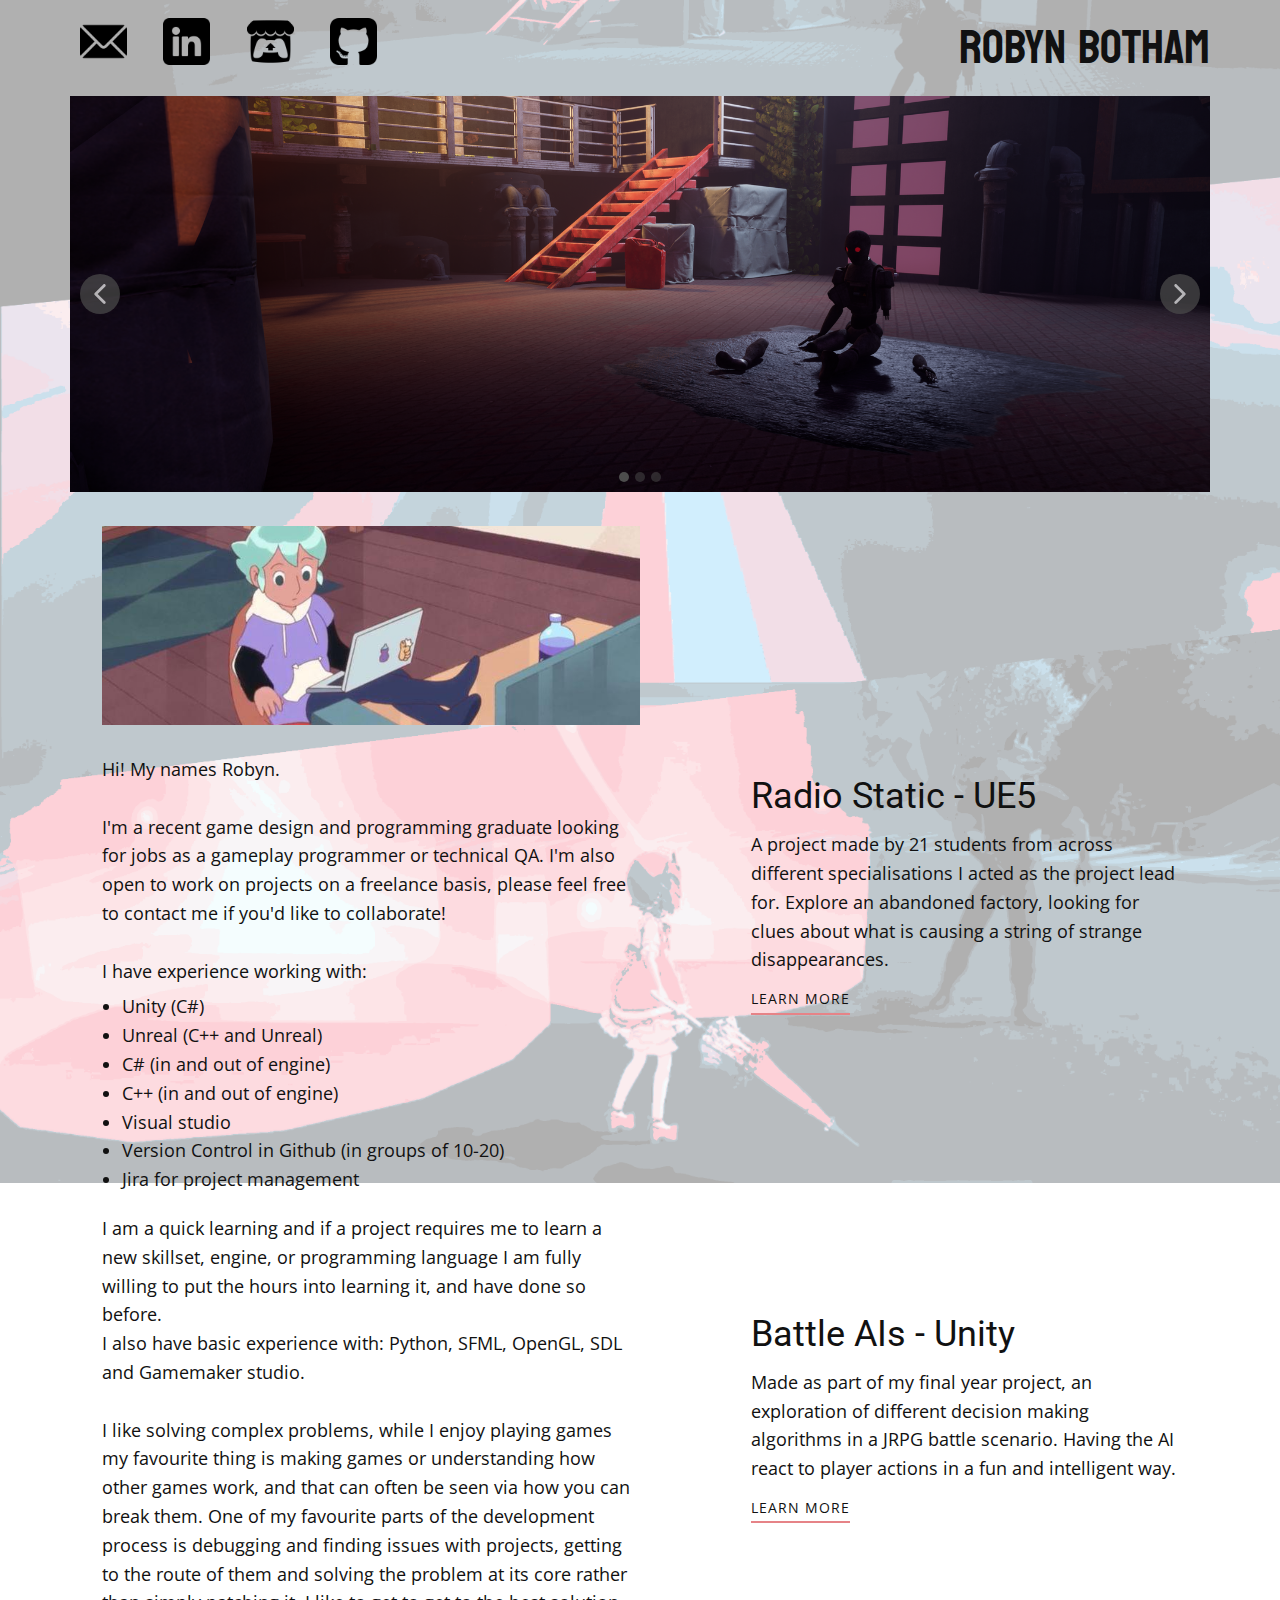
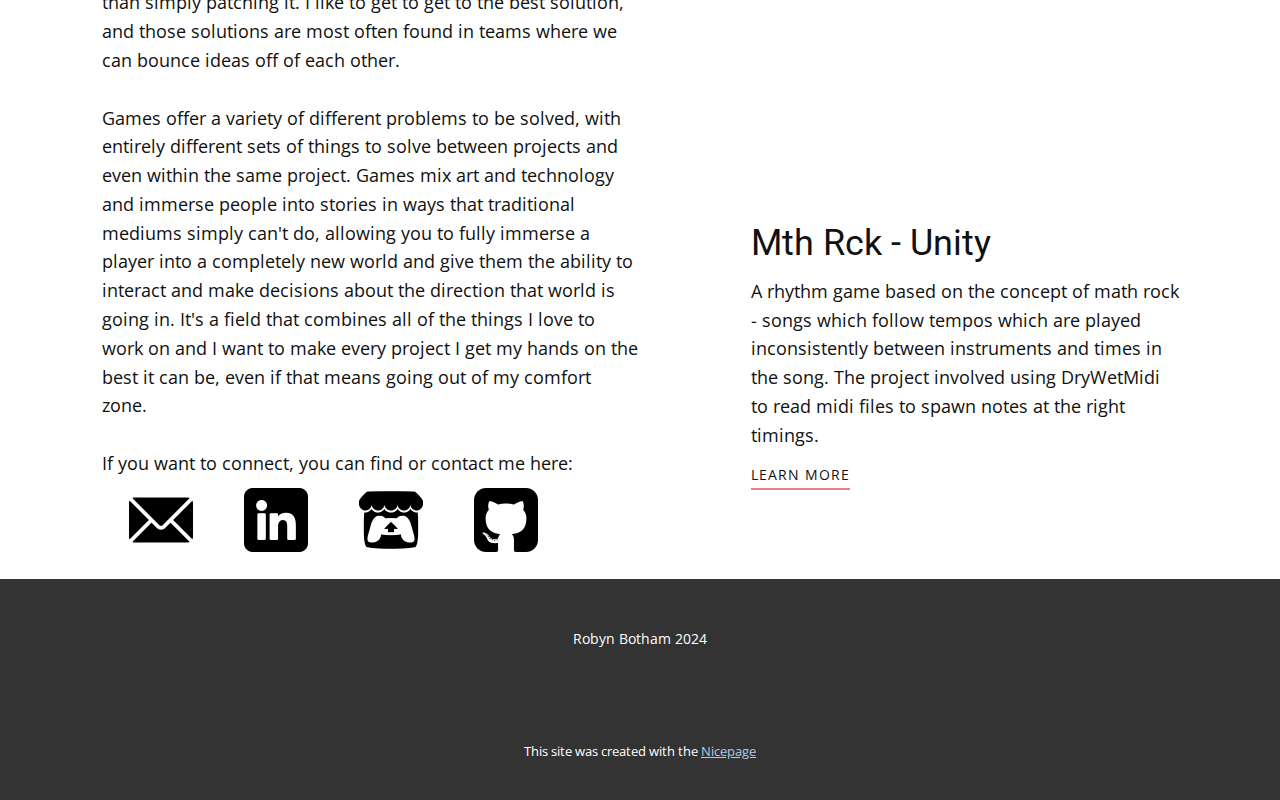
==== Home.html @ b0c676a8 "fix" ====
<!DOCTYPE html>
<html style="font-size: 16px;" lang="en"><head>
    <meta name="viewport" content="width=device-width, initial-scale=1.0">
    <meta charset="utf-8">
    <meta name="keywords" content="games industry
programmer
unity
unreal">
    <meta name="description" content="Robyn Botham is a games design and programming graduate, looking for work in gameplay programming or technical QA roles in the game industry. ">
    <title>Robyn Botham Games Portfolio</title>
    <link rel="stylesheet" href="nicepage.css" media="screen">
<link rel="stylesheet" href="Home.css" media="screen">
    <script class="u-script" type="text/javascript" src="jquery.js" defer=""></script>
    <script class="u-script" type="text/javascript" src="nicepage.js" defer=""></script>
    <meta name="generator" content="Nicepage 6.10.5, nicepage.com">
    <meta property="og:title" content="Robyn Botham's Porfolio">
    <meta property="og:description" content="Game Industry Portfolio">
    <meta property="og:image" content="images/edit.png">
    <link id="u-theme-google-font" rel="stylesheet" href="https://fonts.googleapis.com/css?family=Roboto:100,100i,300,300i,400,400i,500,500i,700,700i,900,900i|Open+Sans:300,300i,400,400i,500,500i,600,600i,700,700i,800,800i">
    <link id="u-page-google-font" rel="stylesheet" href="https://fonts.googleapis.com/css?family=Bayon:400">
    
    
    
    
    <script type="application/ld+json">{
		"@context": "http://schema.org",
		"@type": "Organization",
		"name": ""
}</script>
    <meta name="theme-color" content="#478ac9">
    <meta property="og:type" content="website">
  <meta data-intl-tel-input-cdn-path="intlTelInput/"></head>
  <body data-path-to-root="./" data-include-products="false" class="u-body u-image u-xl-mode" data-lang="en" style="background-position: 50% 50%; background-image: url(&quot;images/opacity.png&quot;);"><header class="u-clearfix u-header u-header" id="sec-cfee"><div class="u-clearfix u-sheet u-sheet-1">
        <div class="u-list u-list-1">
          <div class="u-repeater u-repeater-1">
            <div class="u-container-style u-list-item u-repeater-item">
              <div class="u-container-layout u-similar-container u-container-layout-1"><span class="u-custom-item u-file-icon u-icon u-icon-1" data-href="mailto:dbotham16@outlook.com" data-target="_blank"><img src="images/542689.png" alt=""></span>
              </div>
            </div>
            <div class="u-container-style u-list-item u-repeater-item">
              <div class="u-container-layout u-similar-container u-container-layout-2"><span class="u-custom-item u-file-icon u-icon u-icon-2" data-href="https://www.linkedin.com/in/multidimensionalsock/" data-target="_blank"><img src="images/3536569.png" alt=""></span>
              </div>
            </div>
            <div class="u-container-style u-list-item u-repeater-item">
              <div class="u-container-layout u-similar-container u-container-layout-3"><span class="u-custom-item u-file-icon u-icon u-icon-3" data-href="https://multidimensionalsock.itch.io/"><img src="images/itch-io_2.png" alt=""></span>
              </div>
            </div>
            <div class="u-container-style u-list-item u-repeater-item">
              <div class="u-container-layout u-similar-container u-container-layout-4"><span class="u-custom-item u-file-icon u-icon u-icon-4" data-href="https://github.com/multidimensionalsock" data-target="_blank"><img src="images/25657.png" alt=""></span>
              </div>
            </div>
          </div>
        </div>
        <p class="u-align-right u-custom-font u-text u-text-1">Robyn Botham</p>
      </div></header>
    <section class="u-clearfix u-section-1" id="sec-9488">
      <div class="u-clearfix u-sheet u-sheet-1">
        <div class="u-carousel u-expanded-width u-gallery u-gallery-slider u-layout-carousel u-lightbox u-no-transition u-show-text-on-hover u-gallery-1" id="carousel-f504" data-interval="5000" data-u-ride="carousel">
          <ol class="u-absolute-hcenter u-carousel-indicators u-carousel-indicators-1">
            <li data-u-target="#carousel-f504" data-u-slide-to="0" class="u-active u-grey-70 u-shape-circle" style="width: 10px; height: 10px;"></li>
            <li data-u-target="#carousel-f504" data-u-slide-to="1" class="u-grey-70 u-shape-circle" style="width: 10px; height: 10px;"></li>
            <li data-u-target="#carousel-f504" data-u-slide-to="2" class="u-grey-70 u-shape-circle" style="width: 10px; height: 10px;"></li>
          </ol>
          <div class="u-carousel-inner u-gallery-inner" role="listbox">
            <div class="u-active u-carousel-item u-effect-fade u-gallery-item u-carousel-item-1">
              <div class="u-back-slide" data-image-width="1919" data-image-height="777">
                <img class="u-back-image u-expanded" src="images/radiostaitc.png">
              </div>
              <div class="u-align-center u-container-align-right u-over-slide u-shading u-valign-bottom u-over-slide-1">
                <h3 class="u-align-right u-gallery-heading" style="margin-right: 0px; margin-left: auto;">Radio Static</h3>
                <p class="u-align-right u-gallery-text" style="margin-right: 0px; margin-left: auto;">Set in the near future, you play as a government detective tasked with finding out what has been causing a string of strange disappearances. </p>
              </div>
            </div>
            <div class="u-carousel-item u-effect-fade u-gallery-item u-carousel-item-2">
              <div class="u-back-slide" data-image-width="1039" data-image-height="412">
                <img class="u-back-image u-expanded" src="images/aigame.png">
              </div>
              <div class="u-align-center u-container-align-right u-over-slide u-shading u-valign-bottom u-over-slide-2">
                <h3 class="u-align-right u-gallery-heading" style="margin-right: 0px; margin-left: auto;">Battle AIs</h3>
                <p class="u-align-right u-gallery-text" style="margin-right: 0px; margin-left: auto;">Made for my final year project, an exploration of different decision making algorithms in a battle scenario.</p>
              </div>
            </div>
            <div class="u-carousel-item u-effect-fade u-gallery-item u-carousel-item-3" data-image-width="347" data-image-height="222">
              <div class="u-back-slide">
                <img class="u-back-image u-expanded" src="images/mthroc.png" alt="MthRck">
              </div>
              <div class="u-align-center u-container-align-right u-over-slide u-shading u-valign-bottom u-over-slide-3">
                <h3 class="u-align-right u-gallery-heading" style="margin-right: 0px; margin-left: auto;">MthRck</h3>
                <p class="u-align-right u-gallery-text" style="margin-right: 0px; margin-left: auto;">rhythm game based off of math rock, can read midi files and turn them into playable levels.</p>
              </div>
              <style data-mode="XL"></style>
              <style data-mode="LG"></style>
              <style data-mode="MD"></style>
              <style data-mode="SM"></style>
              <style data-mode="XS"></style>
            </div>
          </div>
          <a class="u-absolute-vcenter u-carousel-control u-carousel-control-prev u-grey-70 u-icon-circle u-opacity u-opacity-70 u-spacing-10 u-text-white u-carousel-control-1" href="#carousel-f504" role="button" data-u-slide="prev">
            <span aria-hidden="true">
              <svg viewBox="0 0 451.847 451.847"><path d="M97.141,225.92c0-8.095,3.091-16.192,9.259-22.366L300.689,9.27c12.359-12.359,32.397-12.359,44.751,0
c12.354,12.354,12.354,32.388,0,44.748L173.525,225.92l171.903,171.909c12.354,12.354,12.354,32.391,0,44.744
c-12.354,12.365-32.386,12.365-44.745,0l-194.29-194.281C100.226,242.115,97.141,234.018,97.141,225.92z"></path></svg>
            </span>
            <span class="sr-only">
              <svg viewBox="0 0 451.847 451.847"><path d="M97.141,225.92c0-8.095,3.091-16.192,9.259-22.366L300.689,9.27c12.359-12.359,32.397-12.359,44.751,0
c12.354,12.354,12.354,32.388,0,44.748L173.525,225.92l171.903,171.909c12.354,12.354,12.354,32.391,0,44.744
c-12.354,12.365-32.386,12.365-44.745,0l-194.29-194.281C100.226,242.115,97.141,234.018,97.141,225.92z"></path></svg>
            </span>
          </a>
          <a class="u-absolute-vcenter u-carousel-control u-carousel-control-next u-grey-70 u-icon-circle u-opacity u-opacity-70 u-spacing-10 u-text-white u-carousel-control-2" href="#carousel-f504" role="button" data-u-slide="next">
            <span aria-hidden="true">
              <svg viewBox="0 0 451.846 451.847"><path d="M345.441,248.292L151.154,442.573c-12.359,12.365-32.397,12.365-44.75,0c-12.354-12.354-12.354-32.391,0-44.744
L278.318,225.92L106.409,54.017c-12.354-12.359-12.354-32.394,0-44.748c12.354-12.359,32.391-12.359,44.75,0l194.287,194.284
c6.177,6.18,9.262,14.271,9.262,22.366C354.708,234.018,351.617,242.115,345.441,248.292z"></path></svg>
            </span>
            <span class="sr-only">
              <svg viewBox="0 0 451.846 451.847"><path d="M345.441,248.292L151.154,442.573c-12.359,12.365-32.397,12.365-44.75,0c-12.354-12.354-12.354-32.391,0-44.744
L278.318,225.92L106.409,54.017c-12.354-12.359-12.354-32.394,0-44.748c12.354-12.359,32.391-12.359,44.75,0l194.287,194.284
c6.177,6.18,9.262,14.271,9.262,22.366C354.708,234.018,351.617,242.115,345.441,248.292z"></path></svg>
            </span>
          </a>
        </div>
      </div>
    </section>
    <section class="u-clearfix u-section-2" id="sec-8be1">
      <div class="u-clearfix u-sheet u-valign-middle u-sheet-1">
        <div class="custom-expanded u-layout-grid u-list u-list-1">
          <div class="u-repeater u-repeater-1">
            <div class="u-container-align-left u-container-style u-list-item u-repeater-item">
              <div class="u-container-layout u-similar-container u-valign-top u-container-layout-1">
                <div class="u-expanded-width u-video u-video-contain u-video-1">
                  <div class="embed-responsive embed-responsive-1">
                    <iframe style="position: absolute;top: 0;left: 0;width: 100%;height: 100%;" class="embed-responsive-item" src="https://www.youtube.com/embed/YjqsEYH8Xr0?mute=0&amp;showinfo=0&amp;controls=0&amp;start=0" frameborder="0" allowfullscreen=""></iframe>
                  </div>
                </div>
                <h3 class="u-align-left u-text u-text-default u-text-1">Radio Static - UE5</h3>
                <p class="u-align-left u-text u-text-2">A project made by 21 students from across different specialisations I acted​ as the project lead for. Explore an abandoned factory, looking for clues about what is causing a string of strange disappearances.&nbsp;</p>
                <a href="https://multidimensionalsock.itch.io/radiostatic" class="u-active-none u-align-left u-border-2 u-border-hover-palette-2-base u-border-palette-2-light-1 u-btn u-button-style u-hover-none u-none u-text-body-color u-btn-1" target="_blank">learn more</a>
              </div>
            </div>
            <div class="u-container-align-left u-container-style u-list-item u-repeater-item">
              <div class="u-container-layout u-similar-container u-valign-top u-container-layout-2">
                <div class="u-expanded-width u-video u-video-contain u-video-2">
                  <div class="embed-responsive embed-responsive-2">
                    <iframe style="position: absolute;top: 0;left: 0;width: 100%;height: 100%;" class="embed-responsive-item" src="https://www.youtube.com/embed/uM35WPZ2psQ?mute=0&amp;showinfo=0&amp;controls=0&amp;start=0" frameborder="0" allowfullscreen=""></iframe>
                  </div>
                </div>
                <h3 class="u-align-left u-text u-text-default u-text-3">Battle AIs - Unity</h3>
                <p class="u-align-left u-text u-text-4">Made as part of my final year project, an exploration of different decision making algorithms in a JRPG battle scenario. Having the AI react to player actions in a fun and intelligent way. </p>
                <a href="https://github.com/multidimensionalsock/Battle-AI-Project-Unity" class="u-active-none u-align-left u-border-2 u-border-hover-palette-2-base u-border-palette-2-light-1 u-btn u-button-style u-hover-none u-none u-text-body-color u-btn-2" target="_blank">learn more</a>
              </div>
            </div>
            <div class="u-container-align-left u-container-style u-list-item u-repeater-item">
              <div class="u-container-layout u-similar-container u-valign-top u-container-layout-3">
                <div class="u-expanded-width u-video u-video-contain u-video-3">
                  <div class="embed-responsive embed-responsive-3">
                    <iframe style="position: absolute;top: 0;left: 0;width: 100%;height: 100%;" class="embed-responsive-item" src="https://www.youtube.com/embed/Iao5DgEHjBU?mute=0&amp;showinfo=0&amp;controls=0&amp;start=0" frameborder="0" allowfullscreen=""></iframe>
                  </div>
                </div>
                <h3 class="u-align-left u-text u-text-default u-text-5">Mth Rck - Unity</h3>
                <p class="u-align-left u-text u-text-6">A rhythm game based on the concept of math rock - songs which follow tempos which are played inconsistently between instruments and times in the song. The project involved using DryWetMidi to read midi files to spawn notes at the right timings. </p>
                <a href="https://multidimensionalsock.itch.io/mth-rck" class="u-active-none u-align-left u-border-2 u-border-hover-palette-2-base u-border-palette-2-light-1 u-btn u-button-style u-hover-none u-none u-text-body-color u-btn-3" target="_blank">learn more</a>
              </div>
            </div>
          </div>
        </div>
        <img class="u-image u-image-default u-image-1" src="images/cas-appreciation-post-v0-9ns3jdobke0b1.jpg" alt="" data-image-width="750" data-image-height="418">
        <p class="u-text u-text-7">Hi! My names Robyn.&nbsp;<br>
          <br>I'm a recent game design and programming graduate looking for jo​bs as a gameplay programmer or technical QA. I'm also open to work on projects on a freelance basis, please feel free to contact me if you'd like to collaborate!<br>
          <br>I have experience working with:
        </p>
        <ul class="u-text u-text-8">
          <li>Unity (C#)</li>
          <li>Unreal (C++ and Unreal)</li>
          <li>C# (in and out of engine)</li>
          <li>C++ (in and out of engine)&nbsp;</li>
          <li>Visual studio&nbsp;</li>
          <li>Version Control in Github (in groups of 10-20)</li>
          <li>Jira for project management&nbsp;</li>
        </ul>
        <p class="u-text u-text-9">I am a quick learning and if a project requires me to learn a new skillset, engine, or programming language I am fully willing to put the hours into learning it, and have done so before.<br>I also have basic experience with: Python, SFML, OpenGL, SDL and Gamemaker studio.&nbsp;<br>&nbsp;<br>I like solving complex problems, while I enjoy playing games my favourite thing is making games or understanding how other games work, and that can often be seen via how you can break them. One of my favourite parts of the development process is debugging and finding issues with projects, getting to the route of them and solving the problem at its core rather than simply patching it. I like to get to get to the best solution, and those solutions are most often found in teams where we can bounce ideas off of each other.<br>
          <br>Games offer a variety of different problems to be solved, with entirely different sets of things to solve between projects and even within the same project. Games mix art and technology and immerse people into stories in ways that traditional mediums simply can't do, allowing you to fully immerse a player into a completely new world and give them the ability to interact and make decisions about the direction that world is going in. It's a field that combines all of the things I love to work on and I want to make every project I get my hands on the best it can be, even if that means going out of my comfort zone.<br>
          <br>If you want to connect, you can find or contact me here:<br>
        </p>
        <div class="u-list u-list-2">
          <div class="u-repeater u-repeater-2">
            <div class="u-container-style u-list-item u-repeater-item">
              <div class="u-container-layout u-similar-container u-container-layout-4"><span class="u-custom-item u-file-icon u-icon u-icon-1" data-href="mailto:dbotham16@outlook.com" data-target="_blank"><img src="images/542689.png" alt=""></span>
              </div>
            </div>
            <div class="u-container-style u-list-item u-repeater-item">
              <div class="u-container-layout u-similar-container u-container-layout-5"><span class="u-custom-item u-file-icon u-icon u-icon-2" data-href="https://www.linkedin.com/in/multidimensionalsock/" data-target="_blank"><img src="images/3536569.png" alt=""></span>
              </div>
            </div>
            <div class="u-container-style u-list-item u-repeater-item">
              <div class="u-container-layout u-similar-container u-container-layout-6"><span class="u-custom-item u-file-icon u-icon u-icon-3" data-href="https://multidimensionalsock.itch.io/"><img src="images/itch-io_2.png" alt=""></span>
              </div>
            </div>
            <div class="u-container-style u-list-item u-repeater-item">
              <div class="u-container-layout u-similar-container u-container-layout-7"><span class="u-custom-item u-file-icon u-icon u-icon-4" data-href="https://github.com/multidimensionalsock" data-target="_blank"><img src="images/25657.png" alt=""></span>
              </div>
            </div>
          </div>
        </div>
      </div>
    </section>
    
    
    
    <footer class="u-align-center u-clearfix u-footer u-grey-80 u-footer" id="sec-14c9"><div class="u-clearfix u-sheet u-sheet-1">
        <p class="u-small-text u-text u-text-variant u-text-1">Robyn Botham 2024</p>
      </div></footer>
    <section class="u-backlink u-clearfix u-grey-80">
      <p class="u-text">
        <span>This site was created with the </span>
        <a class="u-link" href="https://nicepage.com/" target="_blank" rel="nofollow">
          <span>Nicepage</span>
        </a>
      </p>
    </section>
  
</body></html>
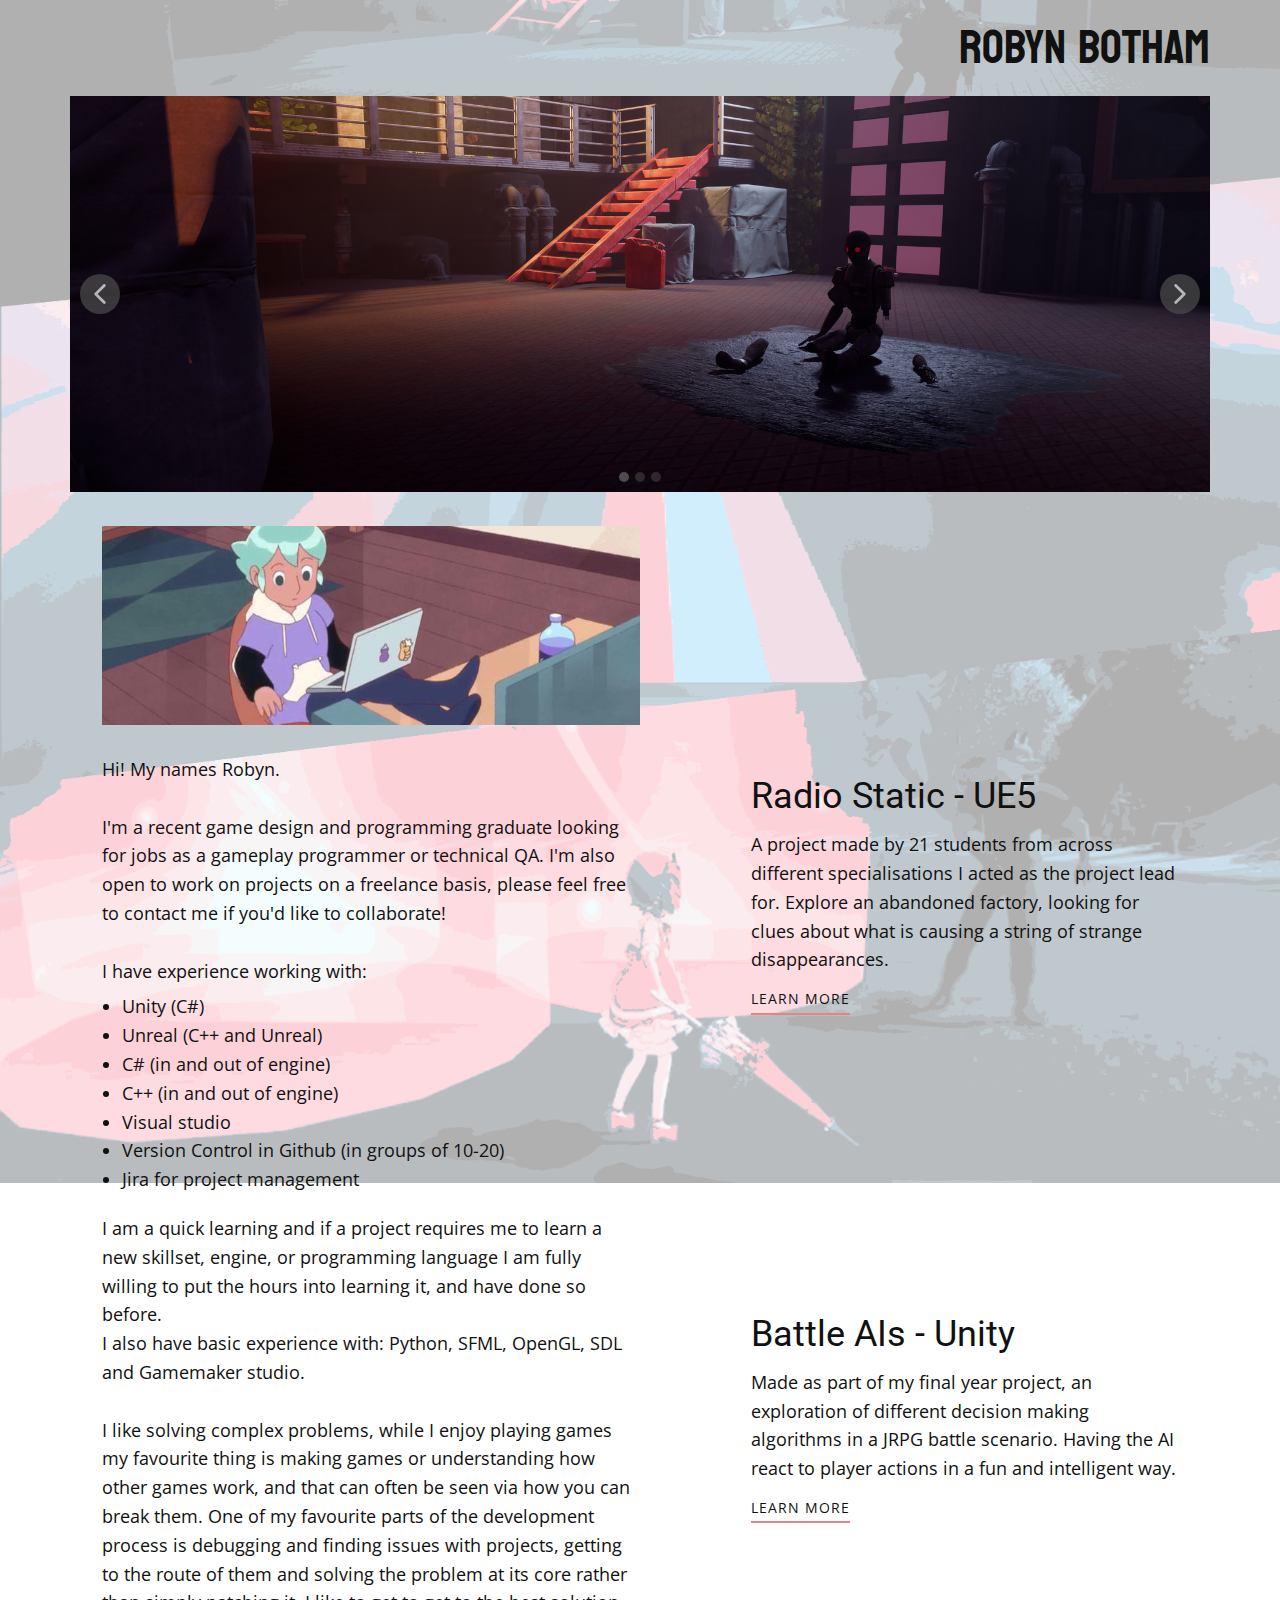
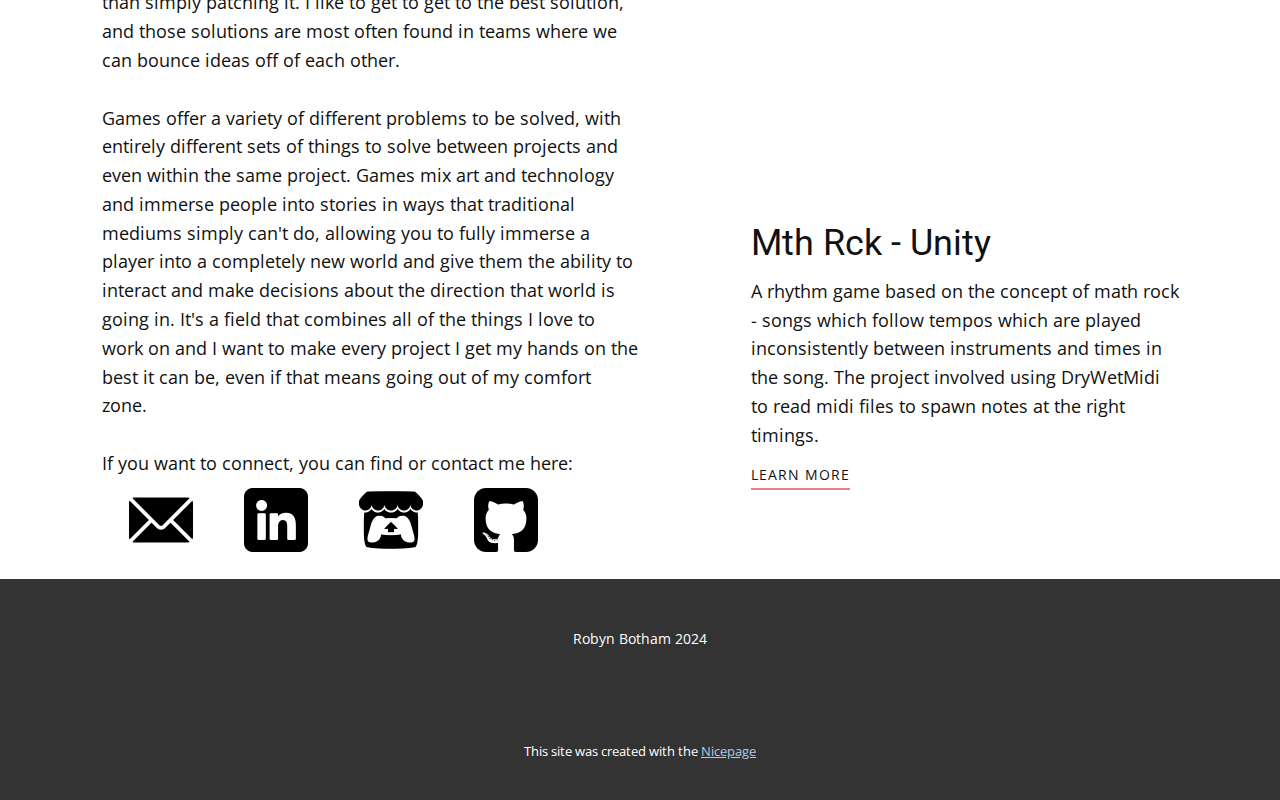
==== commit fcae23da: "fix" ====
--- a/Home.html
+++ b/Home.html
@@ -31,26 +31,6 @@
     <meta property="og:type" content="website">
   <meta data-intl-tel-input-cdn-path="intlTelInput/"></head>
   <body data-path-to-root="./" data-include-products="false" class="u-body u-image u-xl-mode" data-lang="en" style="background-position: 50% 50%; background-image: url(&quot;images/opacity.png&quot;);"><header class="u-clearfix u-header u-header" id="sec-cfee"><div class="u-clearfix u-sheet u-sheet-1">
-        <div class="u-list u-list-1">
-          <div class="u-repeater u-repeater-1">
-            <div class="u-container-style u-list-item u-repeater-item">
-              <div class="u-container-layout u-similar-container u-container-layout-1"><span class="u-custom-item u-file-icon u-icon u-icon-1" data-href="mailto:dbotham16@outlook.com" data-target="_blank"><img src="images/542689.png" alt=""></span>
-              </div>
-            </div>
-            <div class="u-container-style u-list-item u-repeater-item">
-              <div class="u-container-layout u-similar-container u-container-layout-2"><span class="u-custom-item u-file-icon u-icon u-icon-2" data-href="https://www.linkedin.com/in/multidimensionalsock/" data-target="_blank"><img src="images/3536569.png" alt=""></span>
-              </div>
-            </div>
-            <div class="u-container-style u-list-item u-repeater-item">
-              <div class="u-container-layout u-similar-container u-container-layout-3"><span class="u-custom-item u-file-icon u-icon u-icon-3" data-href="https://multidimensionalsock.itch.io/"><img src="images/itch-io_2.png" alt=""></span>
-              </div>
-            </div>
-            <div class="u-container-style u-list-item u-repeater-item">
-              <div class="u-container-layout u-similar-container u-container-layout-4"><span class="u-custom-item u-file-icon u-icon u-icon-4" data-href="https://github.com/multidimensionalsock" data-target="_blank"><img src="images/25657.png" alt=""></span>
-              </div>
-            </div>
-          </div>
-        </div>
         <p class="u-align-right u-custom-font u-text u-text-1">Robyn Botham</p>
       </div></header>
     <section class="u-clearfix u-section-1" id="sec-9488">
--- a/nicepage.css
+++ b/nicepage.css
@@ -42557,106 +42557,30 @@
   min-height: 96px;
 }
 
-.u-header .u-list-1 {
-  width: 323px;
-  margin: 0 auto 0 0;
-}
-
-.u-header .u-repeater-1 {
-  min-height: 83px;
-  grid-auto-columns: calc(25% - 7.5px);
-  grid-template-columns: repeat(4, calc(25% - 7.5px));
-  grid-gap: 10px;
-}
-
-.u-header .u-container-layout-1 {
-  padding: 10px 10px 9px;
-}
-
-.u-header .u-icon-1 {
-  width: 47px;
-  height: 47px;
-  margin: 8px auto 0 0;
-  padding: 0;
-}
-
-.u-header .u-container-layout-2 {
-  padding: 10px 10px 9px;
-}
-
-.u-header .u-icon-2 {
-  width: 47px;
-  height: 47px;
-  margin: 8px auto 0 0;
-  padding: 0;
-}
-
-.u-header .u-container-layout-3 {
-  padding: 10px 10px 9px;
-}
-
-.u-header .u-icon-3 {
-  width: 47px;
-  height: 47px;
-  margin: 8px auto 0 0;
-  padding: 0;
-}
-
-.u-header .u-container-layout-4 {
-  padding: 10px 10px 9px;
-}
-
-.u-header .u-icon-4 {
-  width: 47px;
-  height: 47px;
-  margin: 8px auto 0 0;
-  padding: 0;
-}
-
 .u-header .u-text-1 {
   font-family: Bayon;
   line-height: 2;
   font-size: 3rem;
-  margin: -83px 0 0 641px;
+  margin: 0 0 0 641px;
 }
 @media (max-width: 1199px) {
-  .u-header .u-list-1 {
-    width: 323px;
-  }
-
   .u-header .u-text-1 {
-    margin-top: -83px;
     margin-right: 0;
     margin-left: 541px;
   }
 }
 @media (max-width: 991px) {
-  .u-header .u-repeater-1 {
-    min-height: 365px;
-    grid-auto-columns: calc(50% - 5px);
-    grid-template-columns: repeat(2, calc(50% - 5px));
-  }
-
   .u-header .u-text-1 {
     margin-left: 321px;
   }
 }
 @media (max-width: 767px) {
-  .u-header .u-repeater-1 {
-    grid-auto-columns: calc(100% - 0px);
-    grid-template-columns: 100%;
-  }
-
   .u-header .u-text-1 {
+    font-size: 1rem;
     margin-left: 141px;
-    font-size: 1rem;
   }
 }
 @media (max-width: 575px) {
-  .u-header .u-repeater-1 {
-    grid-auto-columns: 100%;
-  }
-
   .u-header .u-text-1 {
     margin-left: 0;
   }
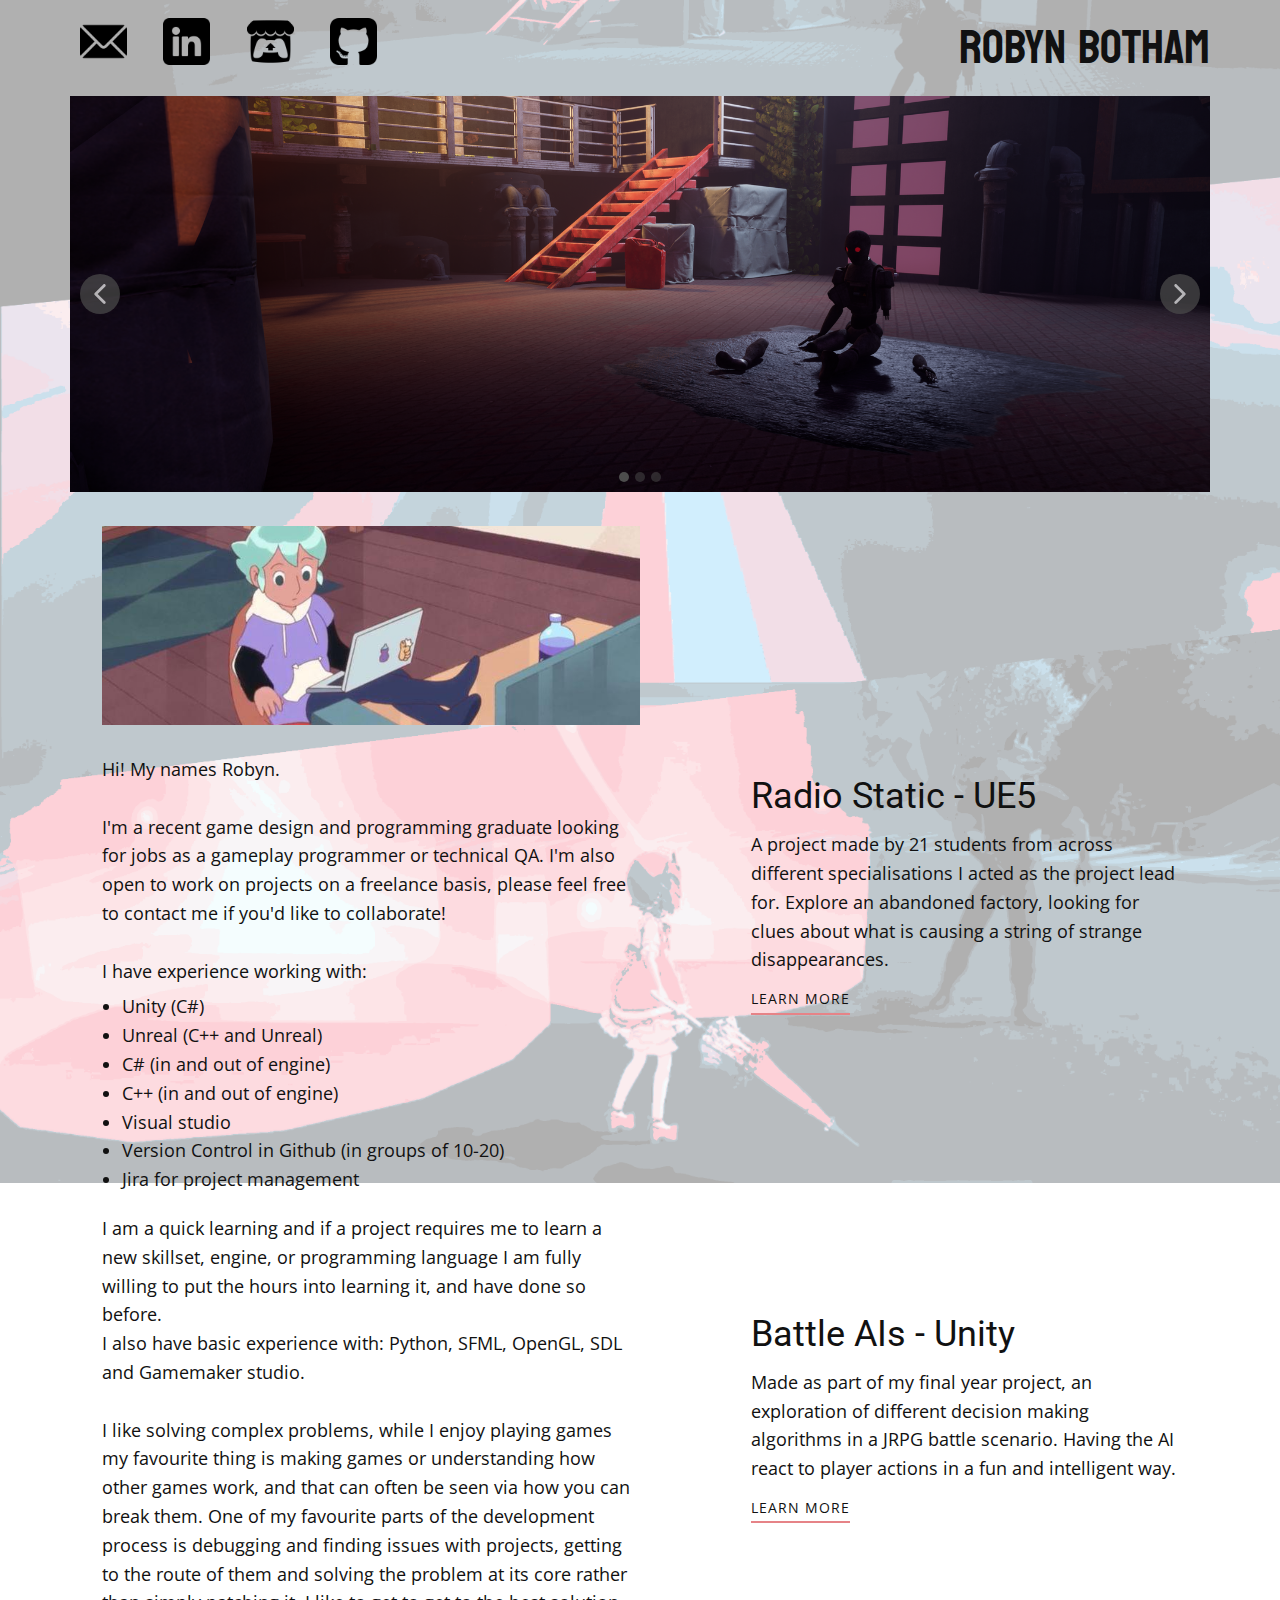
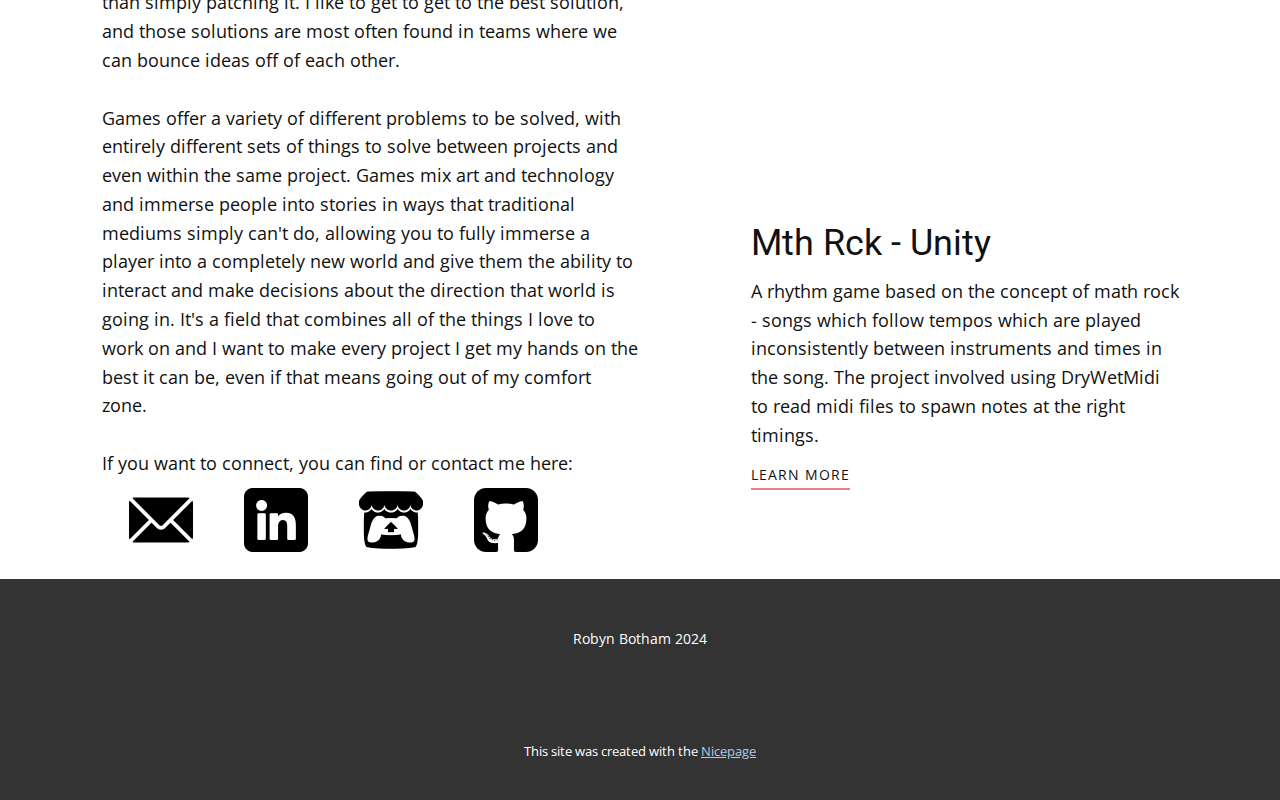
==== commit 848e4882: "Revert "fix"" ====
--- a/Home.html
+++ b/Home.html
@@ -31,6 +31,26 @@
     <meta property="og:type" content="website">
   <meta data-intl-tel-input-cdn-path="intlTelInput/"></head>
   <body data-path-to-root="./" data-include-products="false" class="u-body u-image u-xl-mode" data-lang="en" style="background-position: 50% 50%; background-image: url(&quot;images/opacity.png&quot;);"><header class="u-clearfix u-header u-header" id="sec-cfee"><div class="u-clearfix u-sheet u-sheet-1">
+        <div class="u-list u-list-1">
+          <div class="u-repeater u-repeater-1">
+            <div class="u-container-style u-list-item u-repeater-item">
+              <div class="u-container-layout u-similar-container u-container-layout-1"><span class="u-custom-item u-file-icon u-icon u-icon-1" data-href="mailto:dbotham16@outlook.com" data-target="_blank"><img src="images/542689.png" alt=""></span>
+              </div>
+            </div>
+            <div class="u-container-style u-list-item u-repeater-item">
+              <div class="u-container-layout u-similar-container u-container-layout-2"><span class="u-custom-item u-file-icon u-icon u-icon-2" data-href="https://www.linkedin.com/in/multidimensionalsock/" data-target="_blank"><img src="images/3536569.png" alt=""></span>
+              </div>
+            </div>
+            <div class="u-container-style u-list-item u-repeater-item">
+              <div class="u-container-layout u-similar-container u-container-layout-3"><span class="u-custom-item u-file-icon u-icon u-icon-3" data-href="https://multidimensionalsock.itch.io/"><img src="images/itch-io_2.png" alt=""></span>
+              </div>
+            </div>
+            <div class="u-container-style u-list-item u-repeater-item">
+              <div class="u-container-layout u-similar-container u-container-layout-4"><span class="u-custom-item u-file-icon u-icon u-icon-4" data-href="https://github.com/multidimensionalsock" data-target="_blank"><img src="images/25657.png" alt=""></span>
+              </div>
+            </div>
+          </div>
+        </div>
         <p class="u-align-right u-custom-font u-text u-text-1">Robyn Botham</p>
       </div></header>
     <section class="u-clearfix u-section-1" id="sec-9488">
--- a/nicepage.css
+++ b/nicepage.css
@@ -42557,30 +42557,106 @@
   min-height: 96px;
 }
 
+.u-header .u-list-1 {
+  width: 323px;
+  margin: 0 auto 0 0;
+}
+
+.u-header .u-repeater-1 {
+  min-height: 83px;
+  grid-auto-columns: calc(25% - 7.5px);
+  grid-template-columns: repeat(4, calc(25% - 7.5px));
+  grid-gap: 10px;
+}
+
+.u-header .u-container-layout-1 {
+  padding: 10px 10px 9px;
+}
+
+.u-header .u-icon-1 {
+  width: 47px;
+  height: 47px;
+  margin: 8px auto 0 0;
+  padding: 0;
+}
+
+.u-header .u-container-layout-2 {
+  padding: 10px 10px 9px;
+}
+
+.u-header .u-icon-2 {
+  width: 47px;
+  height: 47px;
+  margin: 8px auto 0 0;
+  padding: 0;
+}
+
+.u-header .u-container-layout-3 {
+  padding: 10px 10px 9px;
+}
+
+.u-header .u-icon-3 {
+  width: 47px;
+  height: 47px;
+  margin: 8px auto 0 0;
+  padding: 0;
+}
+
+.u-header .u-container-layout-4 {
+  padding: 10px 10px 9px;
+}
+
+.u-header .u-icon-4 {
+  width: 47px;
+  height: 47px;
+  margin: 8px auto 0 0;
+  padding: 0;
+}
+
 .u-header .u-text-1 {
   font-family: Bayon;
   line-height: 2;
   font-size: 3rem;
-  margin: 0 0 0 641px;
+  margin: -83px 0 0 641px;
 }
 @media (max-width: 1199px) {
+  .u-header .u-list-1 {
+    width: 323px;
+  }
+
   .u-header .u-text-1 {
+    margin-top: -83px;
     margin-right: 0;
     margin-left: 541px;
   }
 }
 @media (max-width: 991px) {
+  .u-header .u-repeater-1 {
+    min-height: 365px;
+    grid-auto-columns: calc(50% - 5px);
+    grid-template-columns: repeat(2, calc(50% - 5px));
+  }
+
   .u-header .u-text-1 {
     margin-left: 321px;
   }
 }
 @media (max-width: 767px) {
+  .u-header .u-repeater-1 {
+    grid-auto-columns: calc(100% - 0px);
+    grid-template-columns: 100%;
+  }
+
   .u-header .u-text-1 {
+    margin-left: 141px;
     font-size: 1rem;
-    margin-left: 141px;
   }
 }
 @media (max-width: 575px) {
+  .u-header .u-repeater-1 {
+    grid-auto-columns: 100%;
+  }
+
   .u-header .u-text-1 {
     margin-left: 0;
   }
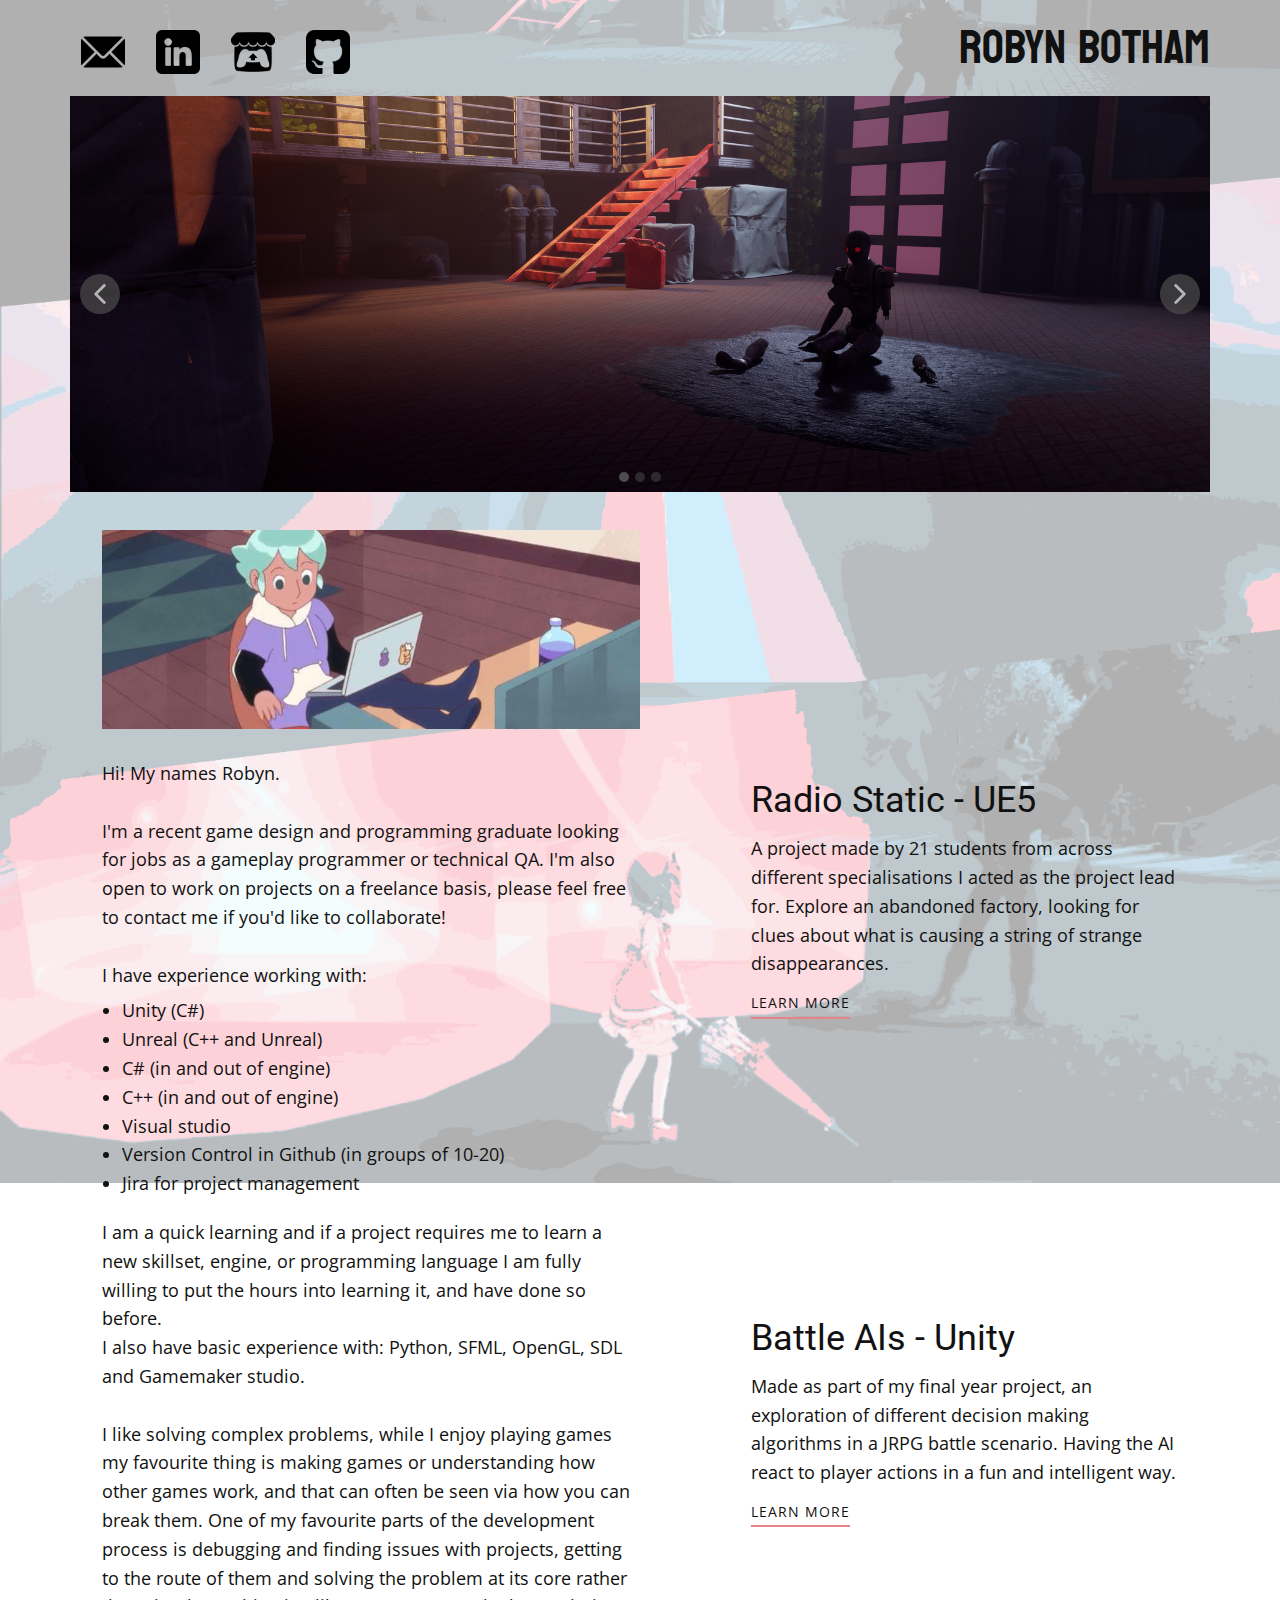
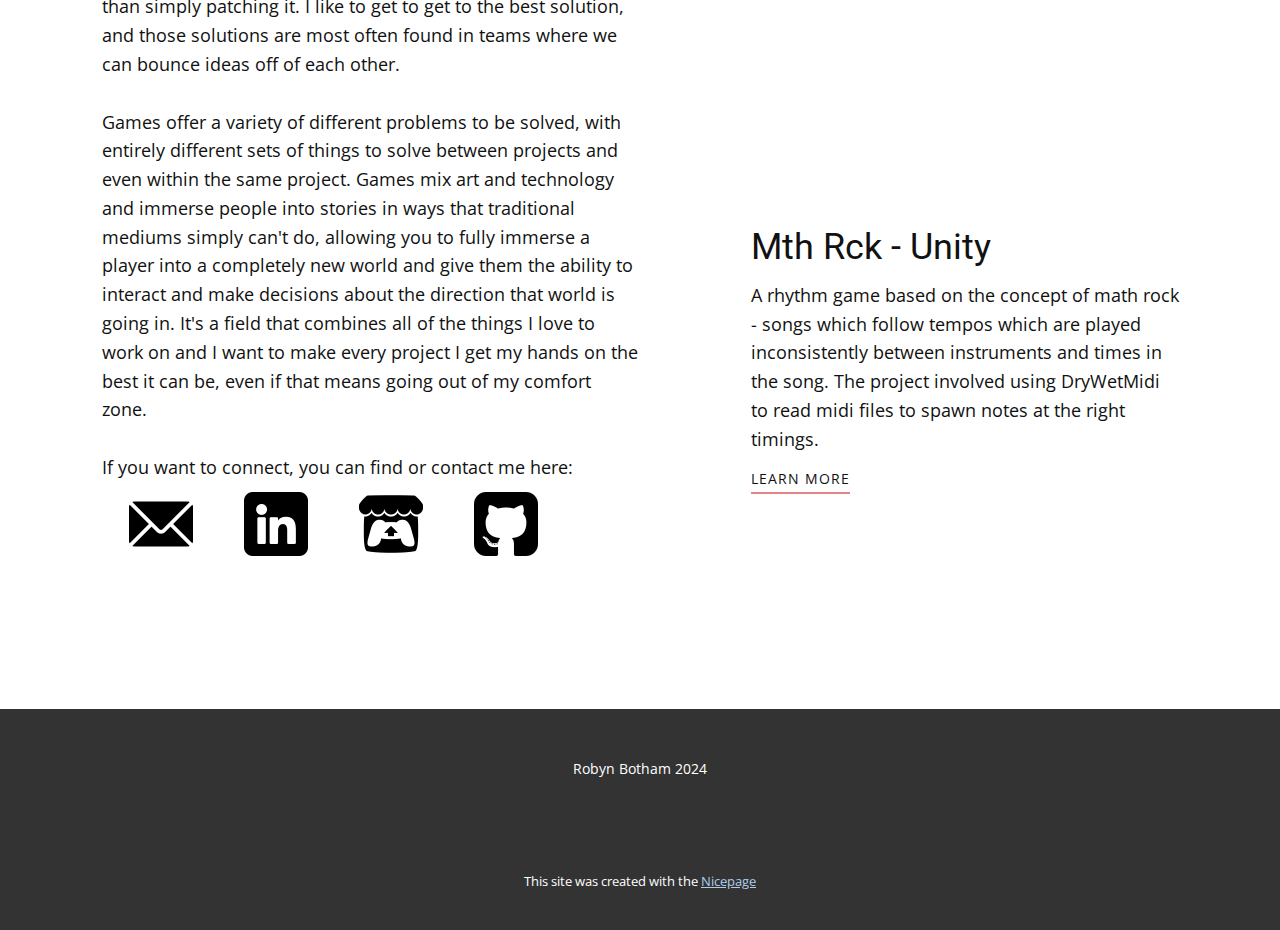
==== commit 2934ab97: "format update" ====
--- a/Home.html
+++ b/Home.html
@@ -30,36 +30,36 @@
     <meta name="theme-color" content="#478ac9">
     <meta property="og:type" content="website">
   <meta data-intl-tel-input-cdn-path="intlTelInput/"></head>
-  <body data-path-to-root="./" data-include-products="false" class="u-body u-image u-xl-mode" data-lang="en" style="background-position: 50% 50%; background-image: url(&quot;images/opacity.png&quot;);"><header class="u-clearfix u-header u-header" id="sec-cfee"><div class="u-clearfix u-sheet u-sheet-1">
-        <div class="u-list u-list-1">
+  <body data-path-to-root="./" data-include-products="false" class="u-body u-image u-xl-mode" data-lang="en" style="background-position: 50% 50%; background-image: url(&quot;images/opacity.png&quot;);"><header class="u-clearfix u-header u-header" id="sec-cfee"><div class="u-clearfix u-sheet u-valign-bottom-lg u-valign-bottom-xl u-valign-middle-md u-valign-middle-sm u-sheet-1">
+        <p class="u-align-center-md u-align-center-sm u-align-center-xs u-align-right-lg u-align-right-xl u-custom-font u-text u-text-1">Robyn Botham</p>
+        <div class="u-expanded-width-md u-expanded-width-sm u-expanded-width-xs u-list u-list-1">
           <div class="u-repeater u-repeater-1">
             <div class="u-container-style u-list-item u-repeater-item">
-              <div class="u-container-layout u-similar-container u-container-layout-1"><span class="u-custom-item u-file-icon u-icon u-icon-1" data-href="mailto:dbotham16@outlook.com" data-target="_blank"><img src="images/542689.png" alt=""></span>
-              </div>
-            </div>
-            <div class="u-container-style u-list-item u-repeater-item">
-              <div class="u-container-layout u-similar-container u-container-layout-2"><span class="u-custom-item u-file-icon u-icon u-icon-2" data-href="https://www.linkedin.com/in/multidimensionalsock/" data-target="_blank"><img src="images/3536569.png" alt=""></span>
-              </div>
-            </div>
-            <div class="u-container-style u-list-item u-repeater-item">
-              <div class="u-container-layout u-similar-container u-container-layout-3"><span class="u-custom-item u-file-icon u-icon u-icon-3" data-href="https://multidimensionalsock.itch.io/"><img src="images/itch-io_2.png" alt=""></span>
-              </div>
-            </div>
-            <div class="u-container-style u-list-item u-repeater-item">
-              <div class="u-container-layout u-similar-container u-container-layout-4"><span class="u-custom-item u-file-icon u-icon u-icon-4" data-href="https://github.com/multidimensionalsock" data-target="_blank"><img src="images/25657.png" alt=""></span>
-              </div>
-            </div>
-          </div>
-        </div>
-        <p class="u-align-right u-custom-font u-text u-text-1">Robyn Botham</p>
+              <div class="u-container-layout u-similar-container u-valign-middle u-container-layout-1"><span class="u-custom-item u-file-icon u-icon u-icon-1" data-href="mailto:dbotham16@outlook.com" data-target="_blank"><img src="images/542689.png" alt=""></span>
+              </div>
+            </div>
+            <div class="u-container-style u-list-item u-repeater-item">
+              <div class="u-container-layout u-similar-container u-valign-middle u-container-layout-2"><span class="u-custom-item u-file-icon u-icon u-icon-2" data-href="https://www.linkedin.com/in/multidimensionalsock/" data-target="_blank"><img src="images/3536569.png" alt=""></span>
+              </div>
+            </div>
+            <div class="u-container-style u-list-item u-repeater-item">
+              <div class="u-container-layout u-similar-container u-valign-middle u-container-layout-3"><span class="u-custom-item u-file-icon u-icon u-icon-3" data-href="https://multidimensionalsock.itch.io/"><img src="images/itch-io_2.png" alt=""></span>
+              </div>
+            </div>
+            <div class="u-container-style u-list-item u-repeater-item">
+              <div class="u-container-layout u-similar-container u-valign-middle u-container-layout-4"><span class="u-custom-item u-file-icon u-icon u-icon-4" data-href="https://github.com/multidimensionalsock" data-target="_blank"><img src="images/25657.png" alt=""></span>
+              </div>
+            </div>
+          </div>
+        </div>
       </div></header>
     <section class="u-clearfix u-section-1" id="sec-9488">
       <div class="u-clearfix u-sheet u-sheet-1">
-        <div class="u-carousel u-expanded-width u-gallery u-gallery-slider u-layout-carousel u-lightbox u-no-transition u-show-text-on-hover u-gallery-1" id="carousel-f504" data-interval="5000" data-u-ride="carousel">
+        <div class="u-carousel u-expanded-width u-gallery u-gallery-slider u-layout-carousel u-lightbox u-no-transition u-show-text-on-hover u-gallery-1" id="carousel-1eee" data-interval="5000" data-u-ride="carousel">
           <ol class="u-absolute-hcenter u-carousel-indicators u-carousel-indicators-1">
-            <li data-u-target="#carousel-f504" data-u-slide-to="0" class="u-active u-grey-70 u-shape-circle" style="width: 10px; height: 10px;"></li>
-            <li data-u-target="#carousel-f504" data-u-slide-to="1" class="u-grey-70 u-shape-circle" style="width: 10px; height: 10px;"></li>
-            <li data-u-target="#carousel-f504" data-u-slide-to="2" class="u-grey-70 u-shape-circle" style="width: 10px; height: 10px;"></li>
+            <li data-u-target="#carousel-1eee" data-u-slide-to="0" class="u-active u-grey-70 u-shape-circle" style="width: 10px; height: 10px;"></li>
+            <li data-u-target="#carousel-1eee" data-u-slide-to="1" class="u-grey-70 u-shape-circle" style="width: 10px; height: 10px;"></li>
+            <li data-u-target="#carousel-1eee" data-u-slide-to="2" class="u-grey-70 u-shape-circle" style="width: 10px; height: 10px;"></li>
           </ol>
           <div class="u-carousel-inner u-gallery-inner" role="listbox">
             <div class="u-active u-carousel-item u-effect-fade u-gallery-item u-carousel-item-1">
@@ -91,11 +91,11 @@
               <style data-mode="XL"></style>
               <style data-mode="LG"></style>
               <style data-mode="MD"></style>
-              <style data-mode="SM"></style>
-              <style data-mode="XS"></style>
-            </div>
-          </div>
-          <a class="u-absolute-vcenter u-carousel-control u-carousel-control-prev u-grey-70 u-icon-circle u-opacity u-opacity-70 u-spacing-10 u-text-white u-carousel-control-1" href="#carousel-f504" role="button" data-u-slide="prev">
+              <style data-mode="SM" data-visited="true"></style>
+              <style data-mode="XS" data-visited="true"></style>
+            </div>
+          </div>
+          <a class="u-absolute-vcenter u-carousel-control u-carousel-control-prev u-grey-70 u-icon-circle u-opacity u-opacity-70 u-spacing-10 u-text-white u-carousel-control-1" href="#carousel-1eee" role="button" data-u-slide="prev">
             <span aria-hidden="true">
               <svg viewBox="0 0 451.847 451.847"><path d="M97.141,225.92c0-8.095,3.091-16.192,9.259-22.366L300.689,9.27c12.359-12.359,32.397-12.359,44.751,0
 c12.354,12.354,12.354,32.388,0,44.748L173.525,225.92l171.903,171.909c12.354,12.354,12.354,32.391,0,44.744
@@ -107,7 +107,7 @@
 c-12.354,12.365-32.386,12.365-44.745,0l-194.29-194.281C100.226,242.115,97.141,234.018,97.141,225.92z"></path></svg>
             </span>
           </a>
-          <a class="u-absolute-vcenter u-carousel-control u-carousel-control-next u-grey-70 u-icon-circle u-opacity u-opacity-70 u-spacing-10 u-text-white u-carousel-control-2" href="#carousel-f504" role="button" data-u-slide="next">
+          <a class="u-absolute-vcenter u-carousel-control u-carousel-control-next u-grey-70 u-icon-circle u-opacity u-opacity-70 u-spacing-10 u-text-white u-carousel-control-2" href="#carousel-1eee" role="button" data-u-slide="next">
             <span aria-hidden="true">
               <svg viewBox="0 0 451.846 451.847"><path d="M345.441,248.292L151.154,442.573c-12.359,12.365-32.397,12.365-44.75,0c-12.354-12.354-12.354-32.391,0-44.744
 L278.318,225.92L106.409,54.017c-12.354-12.359-12.354-32.394,0-44.748c12.354-12.359,32.391-12.359,44.75,0l194.287,194.284
@@ -123,48 +123,48 @@
       </div>
     </section>
     <section class="u-clearfix u-section-2" id="sec-8be1">
-      <div class="u-clearfix u-sheet u-valign-middle u-sheet-1">
-        <div class="custom-expanded u-layout-grid u-list u-list-1">
+      <div class="u-clearfix u-sheet u-valign-middle-lg u-valign-middle-md u-sheet-1">
+        <div class="u-expanded-width-md u-expanded-width-sm u-expanded-width-xs u-layout-grid u-list u-list-1">
           <div class="u-repeater u-repeater-1">
-            <div class="u-container-align-left u-container-style u-list-item u-repeater-item">
-              <div class="u-container-layout u-similar-container u-valign-top u-container-layout-1">
+            <div class="u-container-align-left-lg u-container-align-left-md u-container-align-left-sm u-container-align-left-xl u-container-style u-list-item u-repeater-item">
+              <div class="u-container-layout u-similar-container u-valign-top-xl u-valign-top-xs u-container-layout-1">
                 <div class="u-expanded-width u-video u-video-contain u-video-1">
                   <div class="embed-responsive embed-responsive-1">
                     <iframe style="position: absolute;top: 0;left: 0;width: 100%;height: 100%;" class="embed-responsive-item" src="https://www.youtube.com/embed/YjqsEYH8Xr0?mute=0&amp;showinfo=0&amp;controls=0&amp;start=0" frameborder="0" allowfullscreen=""></iframe>
                   </div>
                 </div>
-                <h3 class="u-align-left u-text u-text-default u-text-1">Radio Static - UE5</h3>
+                <h3 class="u-align-left u-text u-text-default-lg u-text-default-md u-text-default-sm u-text-default-xl u-text-1">Radio Static - UE5</h3>
                 <p class="u-align-left u-text u-text-2">A project made by 21 students from across different specialisations I acted​ as the project lead for. Explore an abandoned factory, looking for clues about what is causing a string of strange disappearances.&nbsp;</p>
-                <a href="https://multidimensionalsock.itch.io/radiostatic" class="u-active-none u-align-left u-border-2 u-border-hover-palette-2-base u-border-palette-2-light-1 u-btn u-button-style u-hover-none u-none u-text-body-color u-btn-1" target="_blank">learn more</a>
-              </div>
-            </div>
-            <div class="u-container-align-left u-container-style u-list-item u-repeater-item">
-              <div class="u-container-layout u-similar-container u-valign-top u-container-layout-2">
+                <a href="https://multidimensionalsock.itch.io/radiostatic" class="u-active-none u-align-left u-border-2 u-border-hover-palette-2-base u-border-no-left u-border-no-right u-border-no-top u-border-palette-2-light-1 u-btn u-button-style u-hover-none u-none u-text-body-color u-btn-1" target="_blank">learn more</a>
+              </div>
+            </div>
+            <div class="u-container-align-left-lg u-container-align-left-md u-container-align-left-sm u-container-align-left-xl u-container-style u-list-item u-repeater-item">
+              <div class="u-container-layout u-similar-container u-valign-top-xl u-valign-top-xs u-container-layout-2">
                 <div class="u-expanded-width u-video u-video-contain u-video-2">
                   <div class="embed-responsive embed-responsive-2">
                     <iframe style="position: absolute;top: 0;left: 0;width: 100%;height: 100%;" class="embed-responsive-item" src="https://www.youtube.com/embed/uM35WPZ2psQ?mute=0&amp;showinfo=0&amp;controls=0&amp;start=0" frameborder="0" allowfullscreen=""></iframe>
                   </div>
                 </div>
-                <h3 class="u-align-left u-text u-text-default u-text-3">Battle AIs - Unity</h3>
+                <h3 class="u-align-left u-text u-text-default-lg u-text-default-md u-text-default-sm u-text-default-xl u-text-3">Battle AIs - Unity</h3>
                 <p class="u-align-left u-text u-text-4">Made as part of my final year project, an exploration of different decision making algorithms in a JRPG battle scenario. Having the AI react to player actions in a fun and intelligent way. </p>
-                <a href="https://github.com/multidimensionalsock/Battle-AI-Project-Unity" class="u-active-none u-align-left u-border-2 u-border-hover-palette-2-base u-border-palette-2-light-1 u-btn u-button-style u-hover-none u-none u-text-body-color u-btn-2" target="_blank">learn more</a>
-              </div>
-            </div>
-            <div class="u-container-align-left u-container-style u-list-item u-repeater-item">
-              <div class="u-container-layout u-similar-container u-valign-top u-container-layout-3">
+                <a href="https://github.com/multidimensionalsock/Battle-AI-Project-Unity" class="u-active-none u-align-left u-border-2 u-border-hover-palette-2-base u-border-no-left u-border-no-right u-border-no-top u-border-palette-2-light-1 u-btn u-button-style u-hover-none u-none u-text-body-color u-btn-2" target="_blank">learn more</a>
+              </div>
+            </div>
+            <div class="u-container-align-left-lg u-container-align-left-md u-container-align-left-sm u-container-align-left-xl u-container-style u-list-item u-repeater-item">
+              <div class="u-container-layout u-similar-container u-valign-top-xl u-valign-top-xs u-container-layout-3">
                 <div class="u-expanded-width u-video u-video-contain u-video-3">
                   <div class="embed-responsive embed-responsive-3">
                     <iframe style="position: absolute;top: 0;left: 0;width: 100%;height: 100%;" class="embed-responsive-item" src="https://www.youtube.com/embed/Iao5DgEHjBU?mute=0&amp;showinfo=0&amp;controls=0&amp;start=0" frameborder="0" allowfullscreen=""></iframe>
                   </div>
                 </div>
-                <h3 class="u-align-left u-text u-text-default u-text-5">Mth Rck - Unity</h3>
+                <h3 class="u-align-left u-text u-text-default-lg u-text-default-md u-text-default-sm u-text-default-xl u-text-5">Mth Rck - Unity</h3>
                 <p class="u-align-left u-text u-text-6">A rhythm game based on the concept of math rock - songs which follow tempos which are played inconsistently between instruments and times in the song. The project involved using DryWetMidi to read midi files to spawn notes at the right timings. </p>
-                <a href="https://multidimensionalsock.itch.io/mth-rck" class="u-active-none u-align-left u-border-2 u-border-hover-palette-2-base u-border-palette-2-light-1 u-btn u-button-style u-hover-none u-none u-text-body-color u-btn-3" target="_blank">learn more</a>
-              </div>
-            </div>
-          </div>
-        </div>
-        <img class="u-image u-image-default u-image-1" src="images/cas-appreciation-post-v0-9ns3jdobke0b1.jpg" alt="" data-image-width="750" data-image-height="418">
+                <a href="https://multidimensionalsock.itch.io/mth-rck" class="u-active-none u-align-left u-border-2 u-border-hover-palette-2-base u-border-no-left u-border-no-right u-border-no-top u-border-palette-2-light-1 u-btn u-button-style u-hover-none u-none u-text-body-color u-btn-3" target="_blank">learn more</a>
+              </div>
+            </div>
+          </div>
+        </div>
+        <img class="u-expanded-width-md u-expanded-width-sm u-expanded-width-xs u-image u-image-default u-image-1" src="images/cas-appreciation-post-v0-9ns3jdobke0b1.jpg" alt="" data-image-width="750" data-image-height="418">
         <p class="u-text u-text-7">Hi! My names Robyn.&nbsp;<br>
           <br>I'm a recent game design and programming graduate looking for jo​bs as a gameplay programmer or technical QA. I'm also open to work on projects on a freelance basis, please feel free to contact me if you'd like to collaborate!<br>
           <br>I have experience working with:
@@ -182,22 +182,22 @@
           <br>Games offer a variety of different problems to be solved, with entirely different sets of things to solve between projects and even within the same project. Games mix art and technology and immerse people into stories in ways that traditional mediums simply can't do, allowing you to fully immerse a player into a completely new world and give them the ability to interact and make decisions about the direction that world is going in. It's a field that combines all of the things I love to work on and I want to make every project I get my hands on the best it can be, even if that means going out of my comfort zone.<br>
           <br>If you want to connect, you can find or contact me here:<br>
         </p>
-        <div class="u-list u-list-2">
+        <div class="u-expanded-width-sm u-expanded-width-xs u-list u-list-2">
           <div class="u-repeater u-repeater-2">
             <div class="u-container-style u-list-item u-repeater-item">
-              <div class="u-container-layout u-similar-container u-container-layout-4"><span class="u-custom-item u-file-icon u-icon u-icon-1" data-href="mailto:dbotham16@outlook.com" data-target="_blank"><img src="images/542689.png" alt=""></span>
-              </div>
-            </div>
-            <div class="u-container-style u-list-item u-repeater-item">
-              <div class="u-container-layout u-similar-container u-container-layout-5"><span class="u-custom-item u-file-icon u-icon u-icon-2" data-href="https://www.linkedin.com/in/multidimensionalsock/" data-target="_blank"><img src="images/3536569.png" alt=""></span>
-              </div>
-            </div>
-            <div class="u-container-style u-list-item u-repeater-item">
-              <div class="u-container-layout u-similar-container u-container-layout-6"><span class="u-custom-item u-file-icon u-icon u-icon-3" data-href="https://multidimensionalsock.itch.io/"><img src="images/itch-io_2.png" alt=""></span>
-              </div>
-            </div>
-            <div class="u-container-style u-list-item u-repeater-item">
-              <div class="u-container-layout u-similar-container u-container-layout-7"><span class="u-custom-item u-file-icon u-icon u-icon-4" data-href="https://github.com/multidimensionalsock" data-target="_blank"><img src="images/25657.png" alt=""></span>
+              <div class="u-container-layout u-similar-container u-container-layout-4"><span class="u-align-center-md u-align-center-sm u-align-center-xs u-custom-item u-file-icon u-icon u-icon-1" data-href="mailto:dbotham16@outlook.com" data-target="_blank"><img src="images/542689.png" alt=""></span>
+              </div>
+            </div>
+            <div class="u-container-style u-list-item u-repeater-item">
+              <div class="u-container-layout u-similar-container u-container-layout-5"><span class="u-align-center-md u-align-center-sm u-align-center-xs u-custom-item u-file-icon u-icon u-icon-2" data-href="https://www.linkedin.com/in/multidimensionalsock/" data-target="_blank"><img src="images/3536569.png" alt=""></span>
+              </div>
+            </div>
+            <div class="u-container-style u-list-item u-repeater-item">
+              <div class="u-container-layout u-similar-container u-container-layout-6"><span class="u-align-center-md u-align-center-sm u-align-center-xs u-custom-item u-file-icon u-icon u-icon-3" data-href="https://multidimensionalsock.itch.io/"><img src="images/itch-io_2.png" alt=""></span>
+              </div>
+            </div>
+            <div class="u-container-style u-list-item u-repeater-item">
+              <div class="u-container-layout u-similar-container u-container-layout-7"><span class="u-align-center-md u-align-center-sm u-align-center-xs u-custom-item u-file-icon u-icon u-icon-4" data-href="https://github.com/multidimensionalsock" data-target="_blank"><img src="images/25657.png" alt=""></span>
               </div>
             </div>
           </div>
--- a/nicepage.css
+++ b/nicepage.css
@@ -42557,108 +42557,205 @@
   min-height: 96px;
 }
 
-.u-header .u-list-1 {
-  width: 323px;
-  margin: 0 auto 0 0;
-}
-
-.u-header .u-repeater-1 {
-  min-height: 83px;
-  grid-auto-columns: calc(25% - 7.5px);
-  grid-template-columns: repeat(4, calc(25% - 7.5px));
-  grid-gap: 10px;
-}
-
-.u-header .u-container-layout-1 {
-  padding: 10px 10px 9px;
-}
-
-.u-header .u-icon-1 {
-  width: 47px;
-  height: 47px;
-  margin: 8px auto 0 0;
-  padding: 0;
-}
-
-.u-header .u-container-layout-2 {
-  padding: 10px 10px 9px;
-}
-
-.u-header .u-icon-2 {
-  width: 47px;
-  height: 47px;
-  margin: 8px auto 0 0;
-  padding: 0;
-}
-
-.u-header .u-container-layout-3 {
-  padding: 10px 10px 9px;
-}
-
-.u-header .u-icon-3 {
-  width: 47px;
-  height: 47px;
-  margin: 8px auto 0 0;
-  padding: 0;
-}
-
-.u-header .u-container-layout-4 {
-  padding: 10px 10px 9px;
-}
-
-.u-header .u-icon-4 {
-  width: 47px;
-  height: 47px;
-  margin: 8px auto 0 0;
-  padding: 0;
-}
-
 .u-header .u-text-1 {
   font-family: Bayon;
   line-height: 2;
   font-size: 3rem;
-  margin: -83px 0 0 641px;
+  margin: 0 0 0 641px;
+}
+
+.u-header .u-list-1 {
+  width: 290px;
+  margin: -93px auto 0 0;
+}
+
+.u-header .u-repeater-1 {
+  min-height: 93px;
+  grid-auto-columns: calc(25% - 7.5px);
+  grid-template-columns: repeat(4, calc(25% - 7.5px));
+  grid-gap: 10px;
+}
+
+.u-header .u-container-layout-1 {
+  padding: 10px;
+}
+
+.u-header .u-icon-1 {
+  width: 44px;
+  height: 44px;
+  margin: 4px auto 0;
+  padding: 0;
+}
+
+.u-header .u-container-layout-2 {
+  padding: 10px;
+}
+
+.u-header .u-icon-2 {
+  width: 44px;
+  height: 44px;
+  margin: 4px auto 0;
+  padding: 0;
+}
+
+.u-header .u-container-layout-3 {
+  padding: 10px;
+}
+
+.u-header .u-icon-3 {
+  width: 44px;
+  height: 44px;
+  margin: 4px auto 0;
+  padding: 0;
+}
+
+.u-header .u-container-layout-4 {
+  padding: 10px;
+}
+
+.u-header .u-icon-4 {
+  width: 44px;
+  height: 44px;
+  margin: 4px auto 0;
+  padding: 0;
 }
 @media (max-width: 1199px) {
+  .u-header .u-text-1 {
+    margin-right: 0;
+    margin-left: 541px;
+  }
+
   .u-header .u-list-1 {
-    width: 323px;
+    margin-top: -93px;
+  }
+
+  .u-header .u-repeater-1 {
+    min-height: 93px;
+  }
+}
+@media (max-width: 991px) {
+  .u-header .u-sheet-1 {
+    min-height: 215px;
   }
 
   .u-header .u-text-1 {
-    margin-top: -83px;
-    margin-right: 0;
-    margin-left: 541px;
-  }
-}
-@media (max-width: 991px) {
+    font-size: 4.5rem;
+    width: 399px;
+    margin-left: auto;
+    margin-right: auto;
+  }
+
+  .u-header .u-list-1 {
+    margin-top: -33px;
+    margin-right: initial;
+    margin-left: initial;
+    width: auto;
+  }
+
   .u-header .u-repeater-1 {
-    min-height: 365px;
-    grid-auto-columns: calc(50% - 5px);
-    grid-template-columns: repeat(2, calc(50% - 5px));
+    min-height: 104px;
+  }
+
+  .u-header .u-container-layout-1 {
+    padding-right: 0;
+  }
+
+  .u-header .u-icon-1 {
+    width: 64px;
+    height: 64px;
+    margin-top: 0;
+    margin-right: 54px;
+  }
+
+  .u-header .u-container-layout-2 {
+    padding-right: 0;
+  }
+
+  .u-header .u-icon-2 {
+    width: 64px;
+    height: 64px;
+    margin-top: 0;
+    margin-right: 54px;
+  }
+
+  .u-header .u-container-layout-3 {
+    padding-right: 0;
+  }
+
+  .u-header .u-icon-3 {
+    width: 64px;
+    height: 64px;
+    margin-top: 0;
+    margin-right: 54px;
+  }
+
+  .u-header .u-container-layout-4 {
+    padding-right: 0;
+  }
+
+  .u-header .u-icon-4 {
+    width: 64px;
+    height: 64px;
+    margin-top: 0;
+    margin-right: 54px;
+  }
+}
+@media (max-width: 767px) {
+  .u-header .u-sheet-1 {
+    min-height: 206px;
   }
 
   .u-header .u-text-1 {
-    margin-left: 321px;
-  }
-}
-@media (max-width: 767px) {
+    margin-top: 1px;
+  }
+
+  .u-header .u-list-1 {
+    margin-top: -28px;
+    margin-bottom: 1px;
+    width: auto;
+    margin-right: initial;
+    margin-left: initial;
+  }
+
   .u-header .u-repeater-1 {
-    grid-auto-columns: calc(100% - 0px);
-    grid-template-columns: 100%;
+    min-height: 89px;
+  }
+}
+@media (max-width: 575px) {
+  .u-header .u-sheet-1 {
+    min-height: 334px;
   }
 
   .u-header .u-text-1 {
-    margin-left: 141px;
-    font-size: 1rem;
-  }
-}
-@media (max-width: 575px) {
+    font-size: 3.75rem;
+    width: 340px;
+  }
+
+  .u-header .u-list-1 {
+    margin-bottom: 60px;
+    width: auto;
+    margin-right: initial;
+    margin-left: initial;
+  }
+
   .u-header .u-repeater-1 {
-    grid-auto-columns: 100%;
+    min-height: 91px;
   }
 
-  .u-header .u-text-1 {
-    margin-left: 0;
+  .u-header .u-icon-1 {
+    margin-right: 0;
+  }
+
+  .u-header .u-icon-2 {
+    margin-right: 0;
+  }
+
+  .u-header .u-icon-3 {
+    margin-right: 0;
+  }
+
+  .u-header .u-icon-4 {
+    margin-right: 0;
   }
 }
  .u-footer {
--- a/Home.css
+++ b/Home.css
@@ -54,14 +54,32 @@
   right: 10px;
   width: 40px;
   height: 40px;
+}
+
+@media (max-width: 767px) {
+  .u-section-1 .u-sheet-1 {
+    min-height: 396px;
+  }
+
+  .u-section-1 .u-gallery-1 {
+    margin-bottom: 0;
+  }
+}
+
+@media (max-width: 575px) {
+  .u-section-1 .u-gallery-1 {
+    height: 414px;
+    margin-top: -140px;
+    margin-bottom: 60px;
+  }
 }.u-section-2 .u-sheet-1 {
-  min-height: 1624px;
+  min-height: 1813px;
 }
 
 .u-section-2 .u-list-1 {
   grid-template-rows: repeat(1, auto);
   width: 489px;
-  margin: 6px 0 0 auto;
+  margin: 10px 0 0 auto;
 }
 
 .u-section-2 .u-repeater-1 {
@@ -95,7 +113,7 @@
 .u-section-2 .u-btn-1 {
   font-size: 0.875rem;
   letter-spacing: 1px;
-  border-style: none none solid;
+  border-style: solid;
   text-transform: uppercase;
   margin: 12px auto 0 0;
   padding: 2px 0;
@@ -125,7 +143,7 @@
 .u-section-2 .u-btn-2 {
   font-size: 0.875rem;
   letter-spacing: 1px;
-  border-style: none none solid;
+  border-style: solid;
   text-transform: uppercase;
   margin: 12px auto 0 0;
   padding: 2px 0;
@@ -155,7 +173,7 @@
 .u-section-2 .u-btn-3 {
   font-size: 0.875rem;
   letter-spacing: 1px;
-  border-style: none none solid;
+  border-style: solid;
   text-transform: uppercase;
   margin: 12px auto 0 0;
   padding: 2px 0;
@@ -181,11 +199,10 @@
 
 .u-section-2 .u-list-2 {
   width: 450px;
-  margin: 0 auto 17px 49px;
+  margin: 0 auto 60px 49px;
 }
 
 .u-section-2 .u-repeater-2 {
-  min-height: 84px;
   grid-auto-columns: calc(25% - 7.5px);
   grid-template-columns: repeat(4, calc(25% - 7.5px));
   grid-gap: 10px;
@@ -232,6 +249,14 @@
 }
 
 @media (max-width: 1199px) {
+  .u-section-2 .u-sheet-1 {
+    min-height: 1714px;
+  }
+
+  .u-section-2 .u-list-1 {
+    width: 439px;
+  }
+
   .u-section-2 .u-repeater-1 {
     grid-template-columns: 100%;
   }
@@ -242,51 +267,162 @@
   }
 
   .u-section-2 .u-video-2 {
-    margin-top: -408px;
     margin-right: initial;
     margin-left: initial;
   }
 
   .u-section-2 .u-video-3 {
-    margin-top: -408px;
-    margin-right: initial;
-    margin-left: initial;
+    margin-right: initial;
+    margin-left: initial;
+  }
+
+  .u-section-2 .u-image-1 {
+    width: 403px;
+    height: 140px;
+    margin-top: -1604px;
   }
 
   .u-section-2 .u-text-7 {
-    margin-right: 370px;
+    width: auto;
+    margin-top: 10px;
+    margin-right: 470px;
   }
 
   .u-section-2 .u-text-8 {
-    margin-right: 370px;
+    width: auto;
+    margin-top: 0;
+    margin-right: 470px;
   }
 
   .u-section-2 .u-text-9 {
-    margin-right: 370px;
+    width: auto;
+    margin-top: 0;
+    margin-right: 470px;
+  }
+
+  .u-section-2 .u-list-2 {
+    margin-bottom: 10px;
+    margin-left: 32px;
   }
 }
 
 @media (max-width: 991px) {
+  .u-section-2 .u-sheet-1 {
+    min-height: 3384px;
+  }
+
+  .u-section-2 .u-list-1 {
+    margin-top: 25px;
+    margin-right: initial;
+    margin-left: initial;
+    width: auto;
+  }
+
+  .u-section-2 .u-repeater-1 {
+    min-height: 1859px;
+  }
+
+  .u-section-2 .u-container-layout-1 {
+    padding-top: 15px;
+    padding-bottom: 15px;
+  }
+
+  .u-section-2 .u-video-1 {
+    height: 386px;
+    margin-right: initial;
+    margin-left: initial;
+  }
+
+  .u-section-2 .u-container-layout-2 {
+    padding-top: 15px;
+    padding-bottom: 15px;
+  }
+
+  .u-section-2 .u-video-2 {
+    height: 386px;
+    margin-right: initial;
+    margin-left: initial;
+  }
+
+  .u-section-2 .u-container-layout-3 {
+    padding-top: 15px;
+    padding-bottom: 15px;
+  }
+
+  .u-section-2 .u-video-3 {
+    height: 386px;
+    margin-right: initial;
+    margin-left: initial;
+  }
+
+  .u-section-2 .u-image-1 {
+    height: 233px;
+    margin-top: -3335px;
+    margin-right: initial;
+    margin-left: initial;
+    width: auto;
+  }
+
   .u-section-2 .u-text-7 {
-    margin-right: 150px;
+    margin-left: 0;
+    margin-right: 0;
   }
 
   .u-section-2 .u-text-8 {
-    margin-right: 150px;
+    margin-left: 0;
+    margin-right: 0;
   }
 
   .u-section-2 .u-text-9 {
-    margin-right: 150px;
+    margin-top: 25px;
+    margin-left: 0;
+    margin-right: 0;
+  }
+
+  .u-section-2 .u-list-2 {
+    width: 688px;
+    margin-top: 12px;
+    margin-bottom: 422px;
+    margin-left: 0;
   }
 
   .u-section-2 .u-repeater-2 {
-    min-height: 362px;
-    grid-auto-columns: calc(50% - 5px);
-    grid-template-columns: repeat(2, calc(50% - 5px));
+    min-height: 89px;
+  }
+
+  .u-section-2 .u-icon-1 {
+    margin-left: auto;
+  }
+
+  .u-section-2 .u-icon-2 {
+    margin-left: auto;
+  }
+
+  .u-section-2 .u-icon-3 {
+    margin-left: auto;
+  }
+
+  .u-section-2 .u-icon-4 {
+    margin-left: auto;
   }
 }
 
 @media (max-width: 767px) {
+  .u-section-2 .u-sheet-1 {
+    min-height: 3230px;
+  }
+
+  .u-section-2 .u-list-1 {
+    margin-top: 1425px;
+    width: auto;
+    margin-right: initial;
+    margin-left: initial;
+  }
+
+  .u-section-2 .u-repeater-1 {
+    min-height: 1806px;
+  }
+
   .u-section-2 .u-container-layout-1 {
     padding-left: 10px;
     padding-right: 10px;
@@ -299,7 +435,16 @@
   }
 
   .u-section-2 .u-text-1 {
-    margin-top: 132px;
+    width: auto;
+  }
+
+  .u-section-2 .u-text-2 {
+    width: auto;
+    margin-top: 10px;
+  }
+
+  .u-section-2 .u-btn-1 {
+    margin-top: 0;
   }
 
   .u-section-2 .u-container-layout-2 {
@@ -307,79 +452,217 @@
     padding-right: 10px;
   }
 
+  .u-section-2 .u-video-2 {
+    margin-top: 6px;
+    margin-right: initial;
+    margin-left: initial;
+  }
+
+  .u-section-2 .u-text-3 {
+    width: auto;
+  }
+
+  .u-section-2 .u-text-4 {
+    width: auto;
+    margin-top: 10px;
+  }
+
+  .u-section-2 .u-btn-2 {
+    margin-top: 0;
+  }
+
   .u-section-2 .u-container-layout-3 {
     padding-left: 10px;
     padding-right: 10px;
   }
 
+  .u-section-2 .u-video-3 {
+    margin-top: 6px;
+    margin-right: initial;
+    margin-left: initial;
+  }
+
+  .u-section-2 .u-text-5 {
+    width: auto;
+  }
+
+  .u-section-2 .u-text-6 {
+    width: auto;
+    margin-top: 10px;
+  }
+
+  .u-section-2 .u-btn-3 {
+    margin-top: 0;
+  }
+
   .u-section-2 .u-image-1 {
-    margin-left: 2px;
+    margin-top: -3218px;
+    width: auto;
+    margin-right: initial;
+    margin-left: initial;
   }
 
   .u-section-2 .u-text-7 {
-    margin-right: 0;
-    margin-left: 2px;
+    margin-top: 12px;
+    margin-right: 77px;
+    margin-left: 26px;
   }
 
   .u-section-2 .u-text-8 {
-    margin-right: 0;
-    margin-left: 2px;
-  }
-
-  .u-section-2 .u-text-9 {
-    margin-right: 0;
-    margin-left: 2px;
+    margin-right: 77px;
+    margin-left: 26px;
+  }
+
+  .u-section-2 .u-list-2 {
+    margin-bottom: 60px;
+    margin-right: initial;
+    margin-left: initial;
+    width: auto;
   }
 
   .u-section-2 .u-repeater-2 {
-    grid-auto-columns: calc(100% - 0px);
-    grid-template-columns: 100%;
+    min-height: 95px;
   }
 }
 
 @media (max-width: 575px) {
   .u-section-2 .u-sheet-1 {
-    min-height: 1551px;
+    min-height: 2905px;
   }
 
   .u-section-2 .u-list-1 {
-    width: 340px;
+    margin-top: 1610px;
+    width: auto;
+    margin-right: initial;
+    margin-left: initial;
+  }
+
+  .u-section-2 .u-repeater-1 {
+    min-height: 1296px;
+  }
+
+  .u-section-2 .u-container-layout-1 {
+    padding-top: 0;
+    padding-bottom: 0;
   }
 
   .u-section-2 .u-video-1 {
-    margin-top: -51px;
+    height: 179px;
+    margin-top: 0;
     margin-right: initial;
     margin-left: initial;
   }
 
   .u-section-2 .u-text-1 {
-    margin-top: 113px;
+    margin-top: 10px;
+    margin-right: 0;
+  }
+
+  .u-section-2 .u-text-2 {
+    margin-top: 9px;
+  }
+
+  .u-section-2 .u-btn-1 {
+    margin-top: 9px;
+  }
+
+  .u-section-2 .u-container-layout-2 {
+    padding-top: 0;
+    padding-bottom: 0;
+  }
+
+  .u-section-2 .u-video-2 {
+    height: 179px;
+    margin-top: 0;
+    margin-right: initial;
+    margin-left: initial;
+  }
+
+  .u-section-2 .u-text-3 {
+    margin-top: 10px;
+    margin-right: 0;
+  }
+
+  .u-section-2 .u-text-4 {
+    margin-top: 9px;
+  }
+
+  .u-section-2 .u-btn-2 {
+    margin-top: 9px;
+  }
+
+  .u-section-2 .u-container-layout-3 {
+    padding-top: 0;
+    padding-bottom: 0;
+  }
+
+  .u-section-2 .u-video-3 {
+    height: 179px;
+    margin-top: 0;
+    margin-right: initial;
+    margin-left: initial;
+  }
+
+  .u-section-2 .u-text-5 {
+    margin-top: 10px;
+    margin-right: 0;
+  }
+
+  .u-section-2 .u-text-6 {
+    margin-top: 9px;
+  }
+
+  .u-section-2 .u-btn-3 {
+    margin-top: 9px;
   }
 
   .u-section-2 .u-image-1 {
-    width: 340px;
-    height: 126px;
+    height: 138px;
+    margin-top: -2967px;
+    width: auto;
+    margin-right: initial;
+    margin-left: initial;
+  }
+
+  .u-section-2 .u-text-7 {
+    margin-top: 6px;
     margin-left: 0;
-  }
-
-  .u-section-2 .u-text-7 {
-    margin-left: 0;
+    margin-right: 0;
   }
 
   .u-section-2 .u-text-8 {
     margin-left: 0;
+    margin-right: 0;
   }
 
   .u-section-2 .u-text-9 {
-    margin-left: 0;
+    margin-top: 0;
   }
 
   .u-section-2 .u-list-2 {
-    width: 340px;
-    margin-left: 0;
+    margin-top: 10px;
+    width: auto;
+    margin-right: initial;
+    margin-left: initial;
   }
 
   .u-section-2 .u-repeater-2 {
-    grid-auto-columns: 100%;
+    min-height: 83px;
+  }
+
+  .u-section-2 .u-container-layout-4 {
+    padding-top: 0;
+  }
+
+  .u-section-2 .u-container-layout-5 {
+    padding-top: 0;
+  }
+
+  .u-section-2 .u-container-layout-6 {
+    padding-top: 0;
+  }
+
+  .u-section-2 .u-container-layout-7 {
+    padding-top: 0;
   }
 }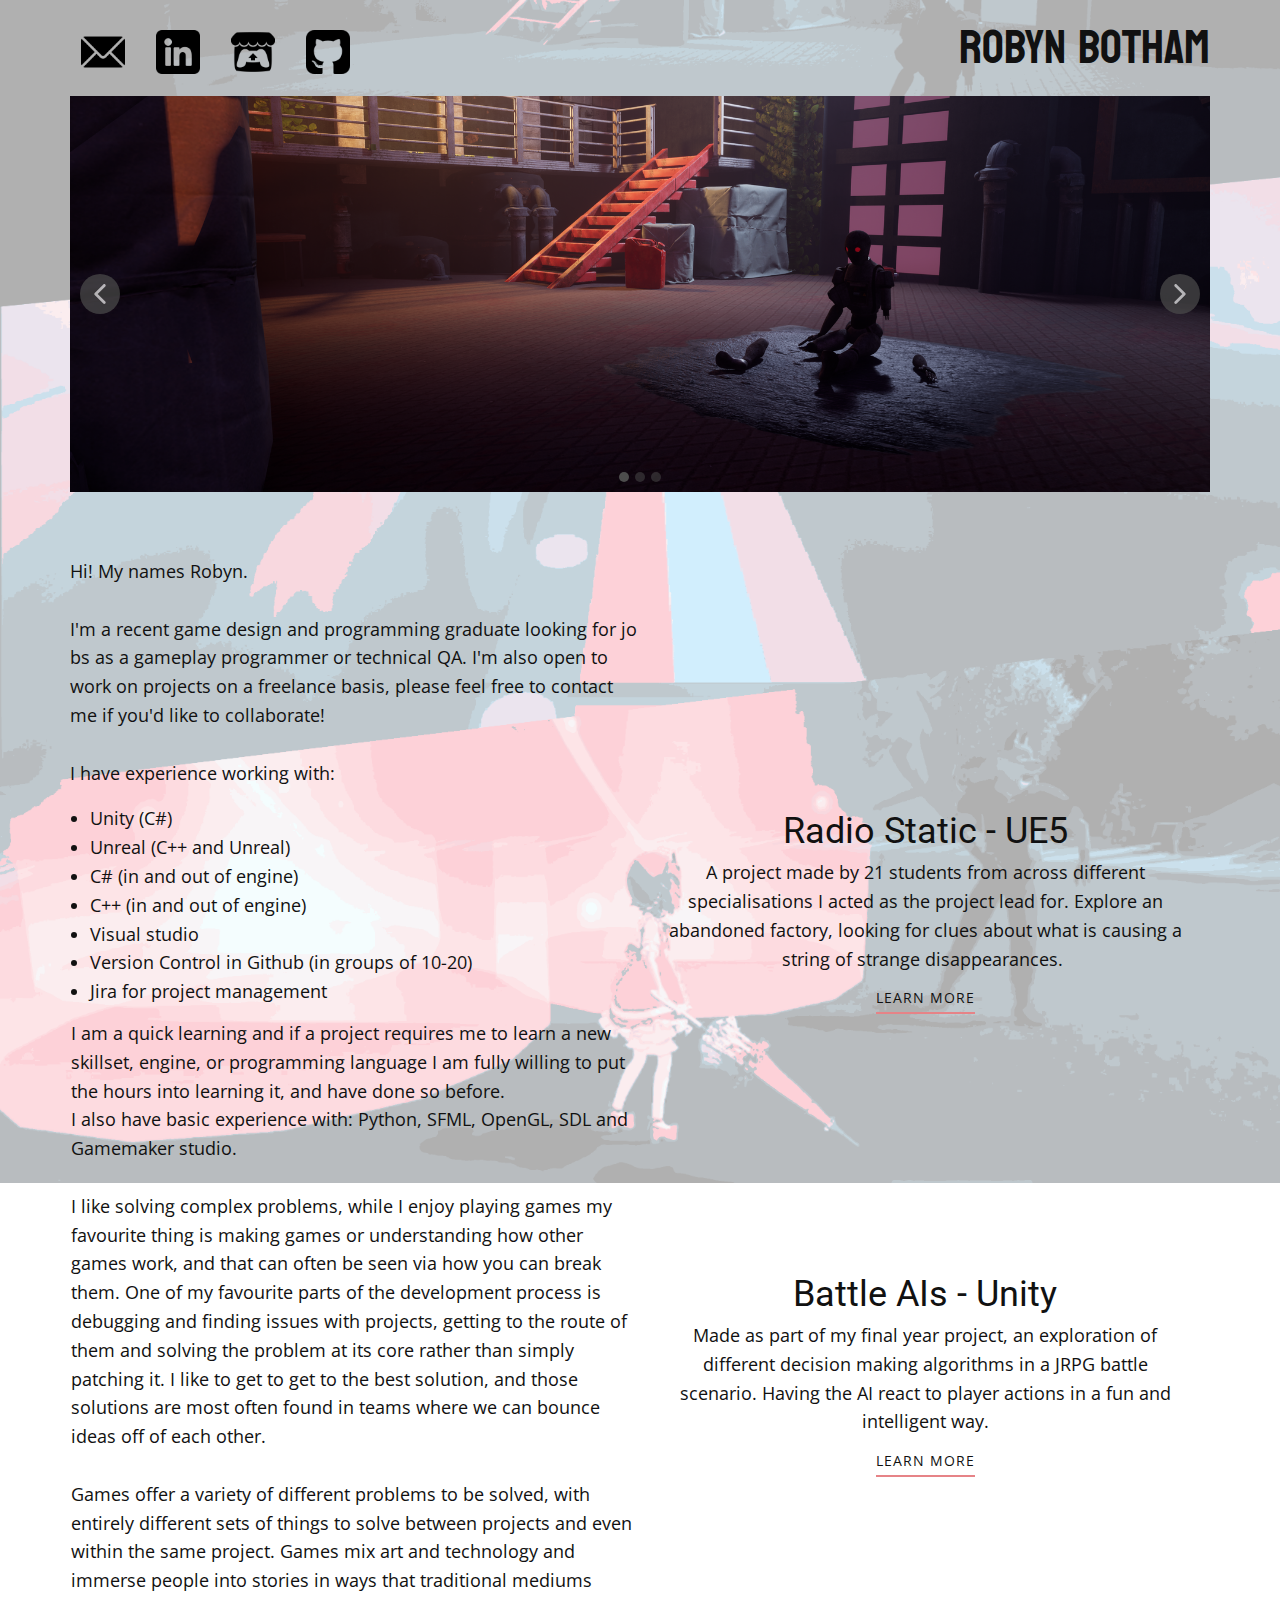
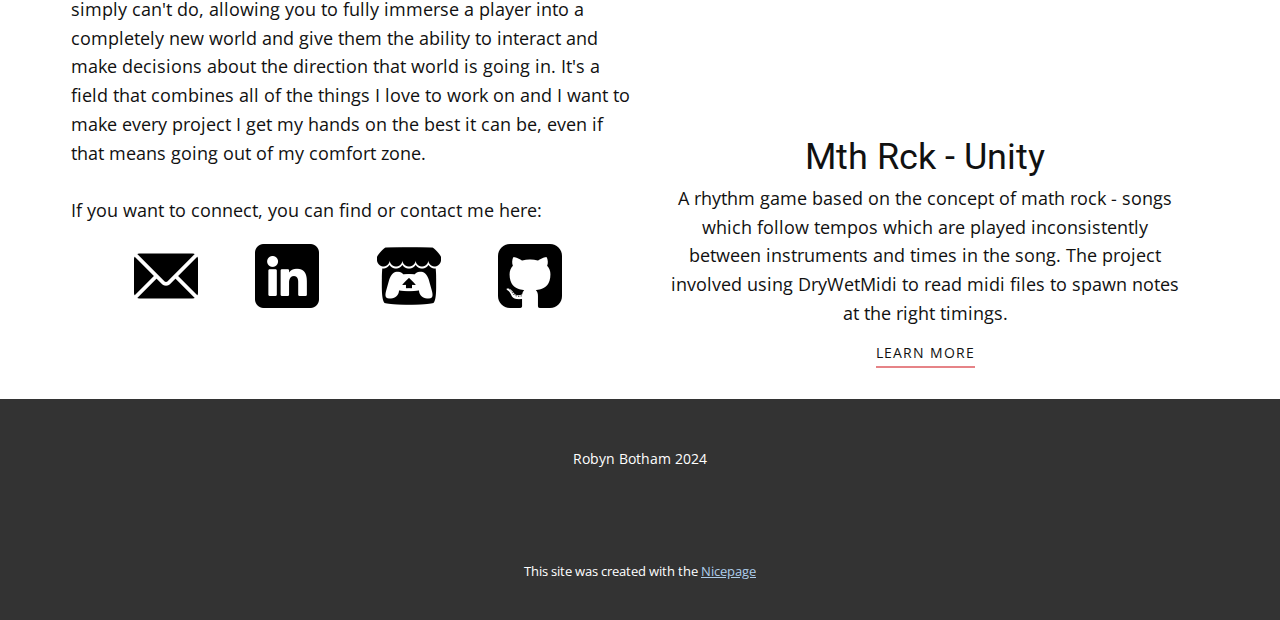
==== commit 3b4a891e: "fix" ====
--- a/Home.html
+++ b/Home.html
@@ -13,7 +13,7 @@
     <script class="u-script" type="text/javascript" src="jquery.js" defer=""></script>
     <script class="u-script" type="text/javascript" src="nicepage.js" defer=""></script>
     <meta name="generator" content="Nicepage 6.10.5, nicepage.com">
-    <meta property="og:title" content="Robyn Botham's Porfolio">
+    <meta property="og:title" content="Robyn Botham Porfolio">
     <meta property="og:description" content="Game Industry Portfolio">
     <meta property="og:image" content="images/edit.png">
     <link id="u-theme-google-font" rel="stylesheet" href="https://fonts.googleapis.com/css?family=Roboto:100,100i,300,300i,400,400i,500,500i,700,700i,900,900i|Open+Sans:300,300i,400,400i,500,500i,600,600i,700,700i,800,800i">
@@ -30,24 +30,24 @@
     <meta name="theme-color" content="#478ac9">
     <meta property="og:type" content="website">
   <meta data-intl-tel-input-cdn-path="intlTelInput/"></head>
-  <body data-path-to-root="./" data-include-products="false" class="u-body u-image u-xl-mode" data-lang="en" style="background-position: 50% 50%; background-image: url(&quot;images/opacity.png&quot;);"><header class="u-clearfix u-header u-header" id="sec-cfee"><div class="u-clearfix u-sheet u-valign-bottom-lg u-valign-bottom-xl u-valign-middle-md u-valign-middle-sm u-sheet-1">
+  <body data-path-to-root="./" data-include-products="false" class="u-body u-image u-xl-mode" data-lang="en" style="background-position: 50% 50%; background-image: url(&quot;images/opacity.png&quot;);"><header class="u-clearfix u-header u-header" id="sec-cfee"><div class="u-clearfix u-sheet u-valign-bottom-lg u-valign-bottom-md u-valign-bottom-xl u-sheet-1">
         <p class="u-align-center-md u-align-center-sm u-align-center-xs u-align-right-lg u-align-right-xl u-custom-font u-text u-text-1">Robyn Botham</p>
-        <div class="u-expanded-width-md u-expanded-width-sm u-expanded-width-xs u-list u-list-1">
+        <div class="custom-expanded u-align-center-md u-align-center-sm u-align-center-xs u-list u-list-1">
           <div class="u-repeater u-repeater-1">
             <div class="u-container-style u-list-item u-repeater-item">
-              <div class="u-container-layout u-similar-container u-valign-middle u-container-layout-1"><span class="u-custom-item u-file-icon u-icon u-icon-1" data-href="mailto:dbotham16@outlook.com" data-target="_blank"><img src="images/542689.png" alt=""></span>
-              </div>
-            </div>
-            <div class="u-container-style u-list-item u-repeater-item">
-              <div class="u-container-layout u-similar-container u-valign-middle u-container-layout-2"><span class="u-custom-item u-file-icon u-icon u-icon-2" data-href="https://www.linkedin.com/in/multidimensionalsock/" data-target="_blank"><img src="images/3536569.png" alt=""></span>
-              </div>
-            </div>
-            <div class="u-container-style u-list-item u-repeater-item">
-              <div class="u-container-layout u-similar-container u-valign-middle u-container-layout-3"><span class="u-custom-item u-file-icon u-icon u-icon-3" data-href="https://multidimensionalsock.itch.io/"><img src="images/itch-io_2.png" alt=""></span>
-              </div>
-            </div>
-            <div class="u-container-style u-list-item u-repeater-item">
-              <div class="u-container-layout u-similar-container u-valign-middle u-container-layout-4"><span class="u-custom-item u-file-icon u-icon u-icon-4" data-href="https://github.com/multidimensionalsock" data-target="_blank"><img src="images/25657.png" alt=""></span>
+              <div class="u-container-layout u-similar-container u-valign-middle-lg u-valign-middle-md u-valign-middle-xl u-container-layout-1"><span class="u-align-center-md u-align-center-sm u-align-center-xs u-custom-item u-file-icon u-icon u-icon-1" data-href="mailto:dbotham16@outlook.com" data-target="_blank"><img src="images/542689.png" alt=""></span>
+              </div>
+            </div>
+            <div class="u-container-style u-list-item u-repeater-item">
+              <div class="u-container-layout u-similar-container u-valign-middle-lg u-valign-middle-md u-valign-middle-xl u-container-layout-2"><span class="u-align-center-md u-align-center-sm u-align-center-xs u-custom-item u-file-icon u-icon u-icon-2" data-href="https://www.linkedin.com/in/multidimensionalsock/" data-target="_blank"><img src="images/3536569.png" alt=""></span>
+              </div>
+            </div>
+            <div class="u-container-style u-list-item u-repeater-item">
+              <div class="u-container-layout u-similar-container u-valign-middle-lg u-valign-middle-md u-valign-middle-xl u-container-layout-3"><span class="u-align-center-md u-align-center-sm u-align-center-xs u-custom-item u-file-icon u-icon u-icon-3" data-href="https://multidimensionalsock.itch.io/"><img src="images/itch-io_2.png" alt=""></span>
+              </div>
+            </div>
+            <div class="u-container-style u-list-item u-repeater-item">
+              <div class="u-container-layout u-similar-container u-valign-middle-lg u-valign-middle-md u-valign-middle-xl u-container-layout-4"><span class="u-align-center-md u-align-center-sm u-align-center-xs u-custom-item u-file-icon u-icon u-icon-4" data-href="https://github.com/multidimensionalsock" data-target="_blank"><img src="images/25657.png" alt=""></span>
               </div>
             </div>
           </div>
@@ -122,82 +122,95 @@
         </div>
       </div>
     </section>
-    <section class="u-clearfix u-section-2" id="sec-8be1">
-      <div class="u-clearfix u-sheet u-valign-middle-lg u-valign-middle-md u-sheet-1">
-        <div class="u-expanded-width-md u-expanded-width-sm u-expanded-width-xs u-layout-grid u-list u-list-1">
-          <div class="u-repeater u-repeater-1">
-            <div class="u-container-align-left-lg u-container-align-left-md u-container-align-left-sm u-container-align-left-xl u-container-style u-list-item u-repeater-item">
-              <div class="u-container-layout u-similar-container u-valign-top-xl u-valign-top-xs u-container-layout-1">
-                <div class="u-expanded-width u-video u-video-contain u-video-1">
-                  <div class="embed-responsive embed-responsive-1">
-                    <iframe style="position: absolute;top: 0;left: 0;width: 100%;height: 100%;" class="embed-responsive-item" src="https://www.youtube.com/embed/YjqsEYH8Xr0?mute=0&amp;showinfo=0&amp;controls=0&amp;start=0" frameborder="0" allowfullscreen=""></iframe>
+    <section class="u-align-center u-clearfix u-container-align-center-lg u-container-align-center-md u-container-align-center-sm u-container-align-center-xl u-section-2" id="sec-4ca4">
+      <div class="u-clearfix u-sheet u-valign-middle-sm u-sheet-1">
+        <div class="data-layout-selected u-clearfix u-expanded-width u-layout-wrap u-layout-wrap-1">
+          <div class="u-layout">
+            <div class="u-layout-row">
+              <div class="u-container-style u-layout-cell u-size-30 u-layout-cell-1">
+                <div class="u-container-layout u-container-layout-1">
+                  <p class="u-text u-text-1">Hi! My names Robyn.&nbsp;<br>
+                    <br>I'm a recent game design and programming graduate looking for jo​bs as a gameplay programmer or technical QA. I'm also open to work on projects on a freelance basis, please feel free to contact me if you'd like to collaborate!<br>
+                    <br>I have experience working with:
+                  </p>
+                  <ul class="u-align-left u-text u-text-2">
+                    <li>Unity (C#)</li>
+                    <li>Unreal (C++ and Unreal)</li>
+                    <li>C# (in and out of engine)</li>
+                    <li>C++ (in and out of engine)&nbsp;</li>
+                    <li>Visual studio&nbsp;</li>
+                    <li>Version Control in Github (in groups of 10-20)</li>
+                    <li>Jira for project management&nbsp;</li>
+                  </ul>
+                  <p class="u-text u-text-3">I am a quick learning and if a project requires me to learn a new skillset, engine, or programming language I am fully willing to put the hours into learning it, and have done so before.<br>I also have basic experience with: Python, SFML, OpenGL, SDL and Gamemaker studio.&nbsp;<br>&nbsp;<br>I like solving complex problems, while I enjoy playing games my favourite thing is making games or understanding how other games work, and that can often be seen via how you can break them. One of my favourite parts of the development process is debugging and finding issues with projects, getting to the route of them and solving the problem at its core rather than simply patching it. I like to get to get to the best solution, and those solutions are most often found in teams where we can bounce ideas off of each other.<br>
+                    <br>Games offer a variety of different problems to be solved, with entirely different sets of things to solve between projects and even within the same project. Games mix art and technology and immerse people into stories in ways that traditional mediums simply can't do, allowing you to fully immerse a player into a completely new world and give them the ability to interact and make decisions about the direction that world is going in. It's a field that combines all of the things I love to work on and I want to make every project I get my hands on the best it can be, even if that means going out of my comfort zone.<br>
+                    <br>If you want to connect, you can find or contact me here:<br>
+                  </p>
+                  <div class="u-expanded-width-xs u-list u-list-1">
+                    <div class="u-repeater u-repeater-1">
+                      <div class="u-container-align-center-lg u-container-align-center-md u-container-align-center-sm u-container-align-center-xl u-container-style u-list-item u-repeater-item">
+                        <div class="u-container-layout u-similar-container u-container-layout-2"><span class="u-align-center u-custom-item u-file-icon u-icon u-icon-1" data-href="mailto:dbotham16@outlook.com" data-target="_blank"><img src="images/542689.png" alt=""></span>
+                        </div>
+                      </div>
+                      <div class="u-container-align-center-lg u-container-align-center-md u-container-align-center-sm u-container-align-center-xl u-container-style u-list-item u-repeater-item">
+                        <div class="u-container-layout u-similar-container u-container-layout-3"><span class="u-align-center u-custom-item u-file-icon u-icon u-icon-2" data-href="https://www.linkedin.com/in/multidimensionalsock/" data-target="_blank"><img src="images/3536569.png" alt=""></span>
+                        </div>
+                      </div>
+                      <div class="u-container-align-center-lg u-container-align-center-md u-container-align-center-sm u-container-align-center-xl u-container-style u-list-item u-repeater-item">
+                        <div class="u-container-layout u-similar-container u-container-layout-4"><span class="u-align-center u-custom-item u-file-icon u-icon u-icon-3" data-href="https://multidimensionalsock.itch.io/"><img src="images/itch-io_2.png" alt=""></span>
+                        </div>
+                      </div>
+                      <div class="u-container-align-center-lg u-container-align-center-md u-container-align-center-sm u-container-align-center-xl u-container-style u-list-item u-repeater-item">
+                        <div class="u-container-layout u-similar-container u-container-layout-5"><span class="u-align-center u-custom-item u-file-icon u-icon u-icon-4" data-href="https://github.com/multidimensionalsock" data-target="_blank"><img src="images/25657.png" alt=""></span>
+                        </div>
+                      </div>
+                    </div>
                   </div>
                 </div>
-                <h3 class="u-align-left u-text u-text-default-lg u-text-default-md u-text-default-sm u-text-default-xl u-text-1">Radio Static - UE5</h3>
-                <p class="u-align-left u-text u-text-2">A project made by 21 students from across different specialisations I acted​ as the project lead for. Explore an abandoned factory, looking for clues about what is causing a string of strange disappearances.&nbsp;</p>
-                <a href="https://multidimensionalsock.itch.io/radiostatic" class="u-active-none u-align-left u-border-2 u-border-hover-palette-2-base u-border-no-left u-border-no-right u-border-no-top u-border-palette-2-light-1 u-btn u-button-style u-hover-none u-none u-text-body-color u-btn-1" target="_blank">learn more</a>
-              </div>
-            </div>
-            <div class="u-container-align-left-lg u-container-align-left-md u-container-align-left-sm u-container-align-left-xl u-container-style u-list-item u-repeater-item">
-              <div class="u-container-layout u-similar-container u-valign-top-xl u-valign-top-xs u-container-layout-2">
-                <div class="u-expanded-width u-video u-video-contain u-video-2">
-                  <div class="embed-responsive embed-responsive-2">
-                    <iframe style="position: absolute;top: 0;left: 0;width: 100%;height: 100%;" class="embed-responsive-item" src="https://www.youtube.com/embed/uM35WPZ2psQ?mute=0&amp;showinfo=0&amp;controls=0&amp;start=0" frameborder="0" allowfullscreen=""></iframe>
+              </div>
+              <div class="u-container-style u-layout-cell u-size-30 u-layout-cell-2">
+                <div class="u-container-layout u-container-layout-6">
+                  <div class="u-align-center u-expanded-width-sm u-expanded-width-xs u-layout-grid u-list u-list-2">
+                    <div class="u-repeater u-repeater-2">
+                      <div class="u-container-style u-list-item u-repeater-item">
+                        <div class="u-container-layout u-similar-container u-container-layout-7">
+                          <div class="custom-expanded u-align-center u-video u-video-contain u-video-1">
+                            <div class="embed-responsive embed-responsive-1">
+                              <iframe style="position: absolute;top: 0;left: 0;width: 100%;height: 100%;" class="embed-responsive-item" src="https://www.youtube.com/embed/YjqsEYH8Xr0?mute=0&amp;showinfo=0&amp;controls=0&amp;start=0" frameborder="0" allowfullscreen=""></iframe>
+                            </div>
+                          </div>
+                          <h3 class="u-align-center u-text u-text-default u-text-4">Radio Static - UE5</h3>
+                          <p class="u-align-center u-text u-text-5">A project made by 21 students from across different specialisations I acted​ as the project lead for. Explore an abandoned factory, looking for clues about what is causing a string of strange disappearances.&nbsp;</p>
+                          <a href="https://multidimensionalsock.itch.io/radiostatic" class="u-active-none u-align-center u-border-2 u-border-hover-palette-2-base u-border-no-left u-border-no-right u-border-no-top u-border-palette-2-light-1 u-btn u-button-style u-hover-none u-none u-text-body-color u-btn-1" target="_blank">learn more</a>
+                        </div>
+                      </div>
+                      <div class="u-container-style u-list-item u-repeater-item">
+                        <div class="u-container-layout u-similar-container u-container-layout-8">
+                          <div class="custom-expanded u-align-center u-video u-video-contain u-video-2">
+                            <div class="embed-responsive embed-responsive-2">
+                              <iframe style="position: absolute;top: 0;left: 0;width: 100%;height: 100%;" class="embed-responsive-item" src="https://www.youtube.com/embed/uM35WPZ2psQ?mute=0&amp;showinfo=0&amp;controls=0&amp;start=0" frameborder="0" allowfullscreen=""></iframe>
+                            </div>
+                          </div>
+                          <h3 class="u-align-center u-text u-text-default u-text-6">Battle AIs - Unity</h3>
+                          <p class="u-align-center u-text u-text-7">Made as part of my final year project, an exploration of different decision making algorithms in a JRPG battle scenario. Having the AI react to player actions in a fun and intelligent way. </p>
+                          <a href="https://github.com/multidimensionalsock/Battle-AI-Project-Unity" class="u-active-none u-align-center u-border-2 u-border-hover-palette-2-base u-border-no-left u-border-no-right u-border-no-top u-border-palette-2-light-1 u-btn u-button-style u-hover-none u-none u-text-body-color u-btn-2" target="_blank">learn more</a>
+                        </div>
+                      </div>
+                      <div class="u-container-style u-list-item u-repeater-item">
+                        <div class="u-container-layout u-similar-container u-container-layout-9">
+                          <div class="custom-expanded u-align-center u-video u-video-contain u-video-3">
+                            <div class="embed-responsive embed-responsive-3">
+                              <iframe style="position: absolute;top: 0;left: 0;width: 100%;height: 100%;" class="embed-responsive-item" src="https://www.youtube.com/embed/Iao5DgEHjBU?mute=0&amp;showinfo=0&amp;controls=0&amp;start=0" frameborder="0" allowfullscreen=""></iframe>
+                            </div>
+                          </div>
+                          <h3 class="u-align-center u-text u-text-default u-text-8">Mth Rck - Unity</h3>
+                          <p class="u-align-center u-text u-text-9">A rhythm game based on the concept of math rock - songs which follow tempos which are played inconsistently between instruments and times in the song. The project involved using DryWetMidi to read midi files to spawn notes at the right timings. </p>
+                          <a href="https://multidimensionalsock.itch.io/mth-rck" class="u-active-none u-align-center u-border-2 u-border-hover-palette-2-base u-border-no-left u-border-no-right u-border-no-top u-border-palette-2-light-1 u-btn u-button-style u-hover-none u-none u-text-body-color u-btn-3" target="_blank">learn more</a>
+                        </div>
+                      </div>
+                    </div>
                   </div>
                 </div>
-                <h3 class="u-align-left u-text u-text-default-lg u-text-default-md u-text-default-sm u-text-default-xl u-text-3">Battle AIs - Unity</h3>
-                <p class="u-align-left u-text u-text-4">Made as part of my final year project, an exploration of different decision making algorithms in a JRPG battle scenario. Having the AI react to player actions in a fun and intelligent way. </p>
-                <a href="https://github.com/multidimensionalsock/Battle-AI-Project-Unity" class="u-active-none u-align-left u-border-2 u-border-hover-palette-2-base u-border-no-left u-border-no-right u-border-no-top u-border-palette-2-light-1 u-btn u-button-style u-hover-none u-none u-text-body-color u-btn-2" target="_blank">learn more</a>
-              </div>
-            </div>
-            <div class="u-container-align-left-lg u-container-align-left-md u-container-align-left-sm u-container-align-left-xl u-container-style u-list-item u-repeater-item">
-              <div class="u-container-layout u-similar-container u-valign-top-xl u-valign-top-xs u-container-layout-3">
-                <div class="u-expanded-width u-video u-video-contain u-video-3">
-                  <div class="embed-responsive embed-responsive-3">
-                    <iframe style="position: absolute;top: 0;left: 0;width: 100%;height: 100%;" class="embed-responsive-item" src="https://www.youtube.com/embed/Iao5DgEHjBU?mute=0&amp;showinfo=0&amp;controls=0&amp;start=0" frameborder="0" allowfullscreen=""></iframe>
-                  </div>
-                </div>
-                <h3 class="u-align-left u-text u-text-default-lg u-text-default-md u-text-default-sm u-text-default-xl u-text-5">Mth Rck - Unity</h3>
-                <p class="u-align-left u-text u-text-6">A rhythm game based on the concept of math rock - songs which follow tempos which are played inconsistently between instruments and times in the song. The project involved using DryWetMidi to read midi files to spawn notes at the right timings. </p>
-                <a href="https://multidimensionalsock.itch.io/mth-rck" class="u-active-none u-align-left u-border-2 u-border-hover-palette-2-base u-border-no-left u-border-no-right u-border-no-top u-border-palette-2-light-1 u-btn u-button-style u-hover-none u-none u-text-body-color u-btn-3" target="_blank">learn more</a>
-              </div>
-            </div>
-          </div>
-        </div>
-        <img class="u-expanded-width-md u-expanded-width-sm u-expanded-width-xs u-image u-image-default u-image-1" src="images/cas-appreciation-post-v0-9ns3jdobke0b1.jpg" alt="" data-image-width="750" data-image-height="418">
-        <p class="u-text u-text-7">Hi! My names Robyn.&nbsp;<br>
-          <br>I'm a recent game design and programming graduate looking for jo​bs as a gameplay programmer or technical QA. I'm also open to work on projects on a freelance basis, please feel free to contact me if you'd like to collaborate!<br>
-          <br>I have experience working with:
-        </p>
-        <ul class="u-text u-text-8">
-          <li>Unity (C#)</li>
-          <li>Unreal (C++ and Unreal)</li>
-          <li>C# (in and out of engine)</li>
-          <li>C++ (in and out of engine)&nbsp;</li>
-          <li>Visual studio&nbsp;</li>
-          <li>Version Control in Github (in groups of 10-20)</li>
-          <li>Jira for project management&nbsp;</li>
-        </ul>
-        <p class="u-text u-text-9">I am a quick learning and if a project requires me to learn a new skillset, engine, or programming language I am fully willing to put the hours into learning it, and have done so before.<br>I also have basic experience with: Python, SFML, OpenGL, SDL and Gamemaker studio.&nbsp;<br>&nbsp;<br>I like solving complex problems, while I enjoy playing games my favourite thing is making games or understanding how other games work, and that can often be seen via how you can break them. One of my favourite parts of the development process is debugging and finding issues with projects, getting to the route of them and solving the problem at its core rather than simply patching it. I like to get to get to the best solution, and those solutions are most often found in teams where we can bounce ideas off of each other.<br>
-          <br>Games offer a variety of different problems to be solved, with entirely different sets of things to solve between projects and even within the same project. Games mix art and technology and immerse people into stories in ways that traditional mediums simply can't do, allowing you to fully immerse a player into a completely new world and give them the ability to interact and make decisions about the direction that world is going in. It's a field that combines all of the things I love to work on and I want to make every project I get my hands on the best it can be, even if that means going out of my comfort zone.<br>
-          <br>If you want to connect, you can find or contact me here:<br>
-        </p>
-        <div class="u-expanded-width-sm u-expanded-width-xs u-list u-list-2">
-          <div class="u-repeater u-repeater-2">
-            <div class="u-container-style u-list-item u-repeater-item">
-              <div class="u-container-layout u-similar-container u-container-layout-4"><span class="u-align-center-md u-align-center-sm u-align-center-xs u-custom-item u-file-icon u-icon u-icon-1" data-href="mailto:dbotham16@outlook.com" data-target="_blank"><img src="images/542689.png" alt=""></span>
-              </div>
-            </div>
-            <div class="u-container-style u-list-item u-repeater-item">
-              <div class="u-container-layout u-similar-container u-container-layout-5"><span class="u-align-center-md u-align-center-sm u-align-center-xs u-custom-item u-file-icon u-icon u-icon-2" data-href="https://www.linkedin.com/in/multidimensionalsock/" data-target="_blank"><img src="images/3536569.png" alt=""></span>
-              </div>
-            </div>
-            <div class="u-container-style u-list-item u-repeater-item">
-              <div class="u-container-layout u-similar-container u-container-layout-6"><span class="u-align-center-md u-align-center-sm u-align-center-xs u-custom-item u-file-icon u-icon u-icon-3" data-href="https://multidimensionalsock.itch.io/"><img src="images/itch-io_2.png" alt=""></span>
-              </div>
-            </div>
-            <div class="u-container-style u-list-item u-repeater-item">
-              <div class="u-container-layout u-similar-container u-container-layout-7"><span class="u-align-center-md u-align-center-sm u-align-center-xs u-custom-item u-file-icon u-icon u-icon-4" data-href="https://github.com/multidimensionalsock" data-target="_blank"><img src="images/25657.png" alt=""></span>
               </div>
             </div>
           </div>
--- a/nicepage.css
+++ b/nicepage.css
@@ -42646,10 +42646,9 @@
   }
 
   .u-header .u-list-1 {
+    width: 483px;
     margin-top: -33px;
-    margin-right: initial;
-    margin-left: initial;
-    width: auto;
+    margin-left: auto;
   }
 
   .u-header .u-repeater-1 {
@@ -42664,7 +42663,6 @@
     width: 64px;
     height: 64px;
     margin-top: 0;
-    margin-right: 54px;
   }
 
   .u-header .u-container-layout-2 {
@@ -42675,7 +42673,6 @@
     width: 64px;
     height: 64px;
     margin-top: 0;
-    margin-right: 54px;
   }
 
   .u-header .u-container-layout-3 {
@@ -42686,7 +42683,6 @@
     width: 64px;
     height: 64px;
     margin-top: 0;
-    margin-right: 54px;
   }
 
   .u-header .u-container-layout-4 {
@@ -42697,12 +42693,11 @@
     width: 64px;
     height: 64px;
     margin-top: 0;
-    margin-right: 54px;
   }
 }
 @media (max-width: 767px) {
   .u-header .u-sheet-1 {
-    min-height: 206px;
+    min-height: 207px;
   }
 
   .u-header .u-text-1 {
@@ -42710,20 +42705,58 @@
   }
 
   .u-header .u-list-1 {
+    width: 329px;
     margin-top: -28px;
-    margin-bottom: 1px;
-    width: auto;
-    margin-right: initial;
-    margin-left: initial;
+    margin-bottom: 14px;
   }
 
   .u-header .u-repeater-1 {
-    min-height: 89px;
+    min-height: 76px;
+  }
+
+  .u-header .u-container-layout-1 {
+    padding-bottom: 8px;
+  }
+
+  .u-header .u-icon-1 {
+    width: 55px;
+    height: 55px;
+    margin-top: 3px;
+  }
+
+  .u-header .u-container-layout-2 {
+    padding-bottom: 8px;
+  }
+
+  .u-header .u-icon-2 {
+    width: 55px;
+    height: 55px;
+    margin-top: 3px;
+  }
+
+  .u-header .u-container-layout-3 {
+    padding-bottom: 8px;
+  }
+
+  .u-header .u-icon-3 {
+    width: 55px;
+    height: 55px;
+    margin-top: 3px;
+  }
+
+  .u-header .u-container-layout-4 {
+    padding-bottom: 8px;
+  }
+
+  .u-header .u-icon-4 {
+    width: 55px;
+    height: 55px;
+    margin-top: 3px;
   }
 }
 @media (max-width: 575px) {
   .u-header .u-sheet-1 {
-    min-height: 334px;
+    min-height: 177px;
   }
 
   .u-header .u-text-1 {
@@ -42732,30 +42765,60 @@
   }
 
   .u-header .u-list-1 {
-    margin-bottom: 60px;
-    width: auto;
-    margin-right: initial;
-    margin-left: initial;
+    width: 248px;
+    margin-bottom: 19px;
   }
 
   .u-header .u-repeater-1 {
-    min-height: 91px;
+    min-height: 65px;
+  }
+
+  .u-header .u-container-layout-1 {
+    padding-bottom: 10px;
   }
 
   .u-header .u-icon-1 {
-    margin-right: 0;
+    width: 41px;
+    height: 41px;
+    margin-top: 4px;
+    margin-right: 7px;
+    margin-left: -3px;
+  }
+
+  .u-header .u-container-layout-2 {
+    padding-bottom: 10px;
   }
 
   .u-header .u-icon-2 {
-    margin-right: 0;
+    width: 41px;
+    height: 41px;
+    margin-top: 4px;
+    margin-right: 7px;
+    margin-left: -3px;
+  }
+
+  .u-header .u-container-layout-3 {
+    padding-bottom: 10px;
   }
 
   .u-header .u-icon-3 {
-    margin-right: 0;
+    width: 41px;
+    height: 41px;
+    margin-top: 4px;
+    margin-right: 7px;
+    margin-left: -3px;
+  }
+
+  .u-header .u-container-layout-4 {
+    padding-bottom: 10px;
   }
 
   .u-header .u-icon-4 {
-    margin-right: 0;
+    width: 41px;
+    height: 41px;
+    margin-top: 4px;
+    margin-right: 7px;
+    margin-left: -3px;
   }
 }
  .u-footer {
--- a/Home.css
+++ b/Home.css
@@ -64,50 +64,128 @@
   .u-section-1 .u-gallery-1 {
     margin-bottom: 0;
   }
-}
-
-@media (max-width: 575px) {
-  .u-section-1 .u-gallery-1 {
-    height: 414px;
-    margin-top: -140px;
-    margin-bottom: 60px;
-  }
 }.u-section-2 .u-sheet-1 {
-  min-height: 1813px;
+  min-height: 1503px;
+}
+
+.u-section-2 .u-layout-wrap-1 {
+  margin-top: 61px;
+  margin-bottom: 25px;
+}
+
+.u-section-2 .u-layout-cell-1 {
+  min-height: 1417px;
+}
+
+.u-section-2 .u-container-layout-1 {
+  padding: 0 0 30px;
+}
+
+.u-section-2 .u-text-1 {
+  margin: 0;
+}
+
+.u-section-2 .u-text-2 {
+  margin: 17px 0 0;
+}
+
+.u-section-2 .u-text-3 {
+  margin: 13px 1px 0;
 }
 
 .u-section-2 .u-list-1 {
+  width: 476px;
+  margin: 9px auto 0 40px;
+}
+
+.u-section-2 .u-repeater-1 {
+  grid-auto-columns: calc(25% - 7.5px);
+  grid-template-columns: repeat(4, calc(25% - 7.5px));
+  min-height: 84px;
+  grid-gap: 10px;
+}
+
+.u-section-2 .u-container-layout-2 {
+  padding: 10px;
+}
+
+.u-section-2 .u-icon-1 {
+  width: 64px;
+  height: 64px;
+  margin: 0 auto;
+}
+
+.u-section-2 .u-container-layout-3 {
+  padding: 10px;
+}
+
+.u-section-2 .u-icon-2 {
+  width: 64px;
+  height: 64px;
+  margin: 0 auto;
+}
+
+.u-section-2 .u-container-layout-4 {
+  padding: 10px;
+}
+
+.u-section-2 .u-icon-3 {
+  width: 64px;
+  height: 64px;
+  margin: 0 auto;
+}
+
+.u-section-2 .u-container-layout-5 {
+  padding: 10px;
+}
+
+.u-section-2 .u-icon-4 {
+  width: 64px;
+  height: 64px;
+  margin: 0 auto;
+}
+
+.u-section-2 .u-layout-cell-2 {
+  min-height: 1417px;
+}
+
+.u-section-2 .u-container-layout-6 {
+  padding: 0;
+}
+
+.u-section-2 .u-list-2 {
   grid-template-rows: repeat(1, auto);
-  width: 489px;
-  margin: 10px 0 0 auto;
-}
-
-.u-section-2 .u-repeater-1 {
+  width: 574px;
+  margin: 0 -2px;
+}
+
+.u-section-2 .u-repeater-2 {
   grid-template-columns: repeat(1, 100%);
-  min-height: 1613px;
+  min-height: 1417px;
   grid-auto-columns: 100%;
   grid-gap: 0px;
 }
 
-.u-section-2 .u-container-layout-1 {
-  padding: 20px 30px;
+.u-section-2 .u-container-layout-7 {
+  padding: 1px 30px 6px;
 }
 
 .u-section-2 .u-video-1 {
-  height: 241px;
-  margin: 0;
+  height: 228px;
+  width: 385px;
+  margin: 12px auto 0;
 }
 
 .u-section-2 .embed-responsive-1 {
   position: absolute;
 }
 
-.u-section-2 .u-text-1 {
-  margin: 12px auto 0 0;
-}
-
-.u-section-2 .u-text-2 {
-  margin: 12px 0 0;
+.u-section-2 .u-text-4 {
+  margin: 12px auto 0;
+}
+
+.u-section-2 .u-text-5 {
+  margin: 5px 0 0;
 }
 
 .u-section-2 .u-btn-1 {
@@ -115,29 +193,30 @@
   letter-spacing: 1px;
   border-style: solid;
   text-transform: uppercase;
-  margin: 12px auto 0 0;
+  margin: 12px auto 0;
   padding: 2px 0;
 }
 
-.u-section-2 .u-container-layout-2 {
-  padding: 20px 30px;
+.u-section-2 .u-container-layout-8 {
+  padding: 1px 30px 6px;
 }
 
 .u-section-2 .u-video-2 {
-  height: 241px;
-  margin: 0;
+  height: 228px;
+  width: 385px;
+  margin: 12px auto 0;
 }
 
 .u-section-2 .embed-responsive-2 {
   position: absolute;
 }
 
-.u-section-2 .u-text-3 {
-  margin: 12px auto 0 0;
-}
-
-.u-section-2 .u-text-4 {
-  margin: 12px 0 0;
+.u-section-2 .u-text-6 {
+  margin: 12px auto 0;
+}
+
+.u-section-2 .u-text-7 {
+  margin: 5px 0 0;
 }
 
 .u-section-2 .u-btn-2 {
@@ -145,29 +224,30 @@
   letter-spacing: 1px;
   border-style: solid;
   text-transform: uppercase;
-  margin: 12px auto 0 0;
+  margin: 12px auto 0;
   padding: 2px 0;
 }
 
-.u-section-2 .u-container-layout-3 {
-  padding: 20px 30px;
+.u-section-2 .u-container-layout-9 {
+  padding: 1px 30px 6px;
 }
 
 .u-section-2 .u-video-3 {
-  height: 241px;
-  margin: 0;
+  height: 228px;
+  width: 385px;
+  margin: 12px auto 0;
 }
 
 .u-section-2 .embed-responsive-3 {
   position: absolute;
 }
 
-.u-section-2 .u-text-5 {
-  margin: 12px auto 0 0;
-}
-
-.u-section-2 .u-text-6 {
-  margin: 12px 0 0;
+.u-section-2 .u-text-8 {
+  margin: 12px auto 0;
+}
+
+.u-section-2 .u-text-9 {
+  margin: 5px 0 0;
 }
 
 .u-section-2 .u-btn-3 {
@@ -175,494 +255,291 @@
   letter-spacing: 1px;
   border-style: solid;
   text-transform: uppercase;
-  margin: 12px auto 0 0;
+  margin: 12px auto 0;
   padding: 2px 0;
-}
-
-.u-section-2 .u-image-1 {
-  width: 538px;
-  height: 199px;
-  margin: -1589px auto 0 32px;
-}
-
-.u-section-2 .u-text-7 {
-  margin: 30px 570px 0 32px;
-}
-
-.u-section-2 .u-text-8 {
-  margin: 7px 570px 0 32px;
-}
-
-.u-section-2 .u-text-9 {
-  margin: 20px 570px 0 32px;
-}
-
-.u-section-2 .u-list-2 {
-  width: 450px;
-  margin: 0 auto 60px 49px;
-}
-
-.u-section-2 .u-repeater-2 {
-  grid-auto-columns: calc(25% - 7.5px);
-  grid-template-columns: repeat(4, calc(25% - 7.5px));
-  grid-gap: 10px;
-}
-
-.u-section-2 .u-container-layout-4 {
-  padding: 10px;
-}
-
-.u-section-2 .u-icon-1 {
-  width: 64px;
-  height: 64px;
-  margin: 0 auto 0 0;
-}
-
-.u-section-2 .u-container-layout-5 {
-  padding: 10px;
-}
-
-.u-section-2 .u-icon-2 {
-  width: 64px;
-  height: 64px;
-  margin: 0 auto 0 0;
-}
-
-.u-section-2 .u-container-layout-6 {
-  padding: 10px;
-}
-
-.u-section-2 .u-icon-3 {
-  width: 64px;
-  height: 64px;
-  margin: 0 auto 0 0;
-}
-
-.u-section-2 .u-container-layout-7 {
-  padding: 10px;
-}
-
-.u-section-2 .u-icon-4 {
-  width: 64px;
-  height: 64px;
-  margin: 0 auto 0 0;
 }
 
 @media (max-width: 1199px) {
   .u-section-2 .u-sheet-1 {
-    min-height: 1714px;
+    min-height: 1149px;
+  }
+
+  .u-section-2 .u-layout-wrap-1 {
+    position: relative;
+  }
+
+  .u-section-2 .u-layout-cell-1 {
+    min-height: 1168px;
+  }
+
+  .u-section-2 .u-text-3 {
+    margin-left: 0;
+    margin-right: 0;
+  }
+
+  .u-section-2 .u-list-1 {
+    width: 470px;
+    margin-left: 0;
+  }
+
+  .u-section-2 .u-repeater-1 {
+    min-height: 83px;
+  }
+
+  .u-section-2 .u-layout-cell-2 {
+    min-height: 1168px;
+  }
+
+  .u-section-2 .u-list-2 {
+    width: 470px;
+    margin-right: 0;
+    margin-left: 0;
+  }
+
+  .u-section-2 .u-repeater-2 {
+    grid-template-columns: 100%;
+  }
+}
+
+@media (max-width: 991px) {
+  .u-section-2 .u-sheet-1 {
+    min-height: 861px;
+  }
+
+  .u-section-2 .u-layout-cell-1 {
+    min-height: 2071px;
+  }
+
+  .u-section-2 .u-list-1 {
+    width: 720px;
+    margin-top: 13px;
+    margin-right: -360px;
+    margin-left: auto;
+  }
+
+  .u-section-2 .u-repeater-1 {
+    min-height: 269px;
+  }
+
+  .u-section-2 .u-container-layout-2 {
+    padding-top: 5px;
+  }
+
+  .u-section-2 .u-icon-1 {
+    margin-top: 23px;
+  }
+
+  .u-section-2 .u-container-layout-3 {
+    padding-top: 5px;
+  }
+
+  .u-section-2 .u-icon-2 {
+    margin-top: 23px;
+  }
+
+  .u-section-2 .u-container-layout-4 {
+    padding-top: 5px;
+  }
+
+  .u-section-2 .u-icon-3 {
+    margin-top: 23px;
+  }
+
+  .u-section-2 .u-container-layout-5 {
+    padding-top: 5px;
+  }
+
+  .u-section-2 .u-icon-4 {
+    margin-top: 23px;
+  }
+
+  .u-section-2 .u-layout-cell-2 {
+    min-height: 100px;
+  }
+
+  .u-section-2 .u-list-2 {
+    width: 360px;
+  }
+
+  .u-section-2 .u-video-1 {
+    height: 178px;
+    width: 300px;
+  }
+
+  .u-section-2 .u-video-2 {
+    height: 178px;
+    width: 300px;
+  }
+
+  .u-section-2 .u-video-3 {
+    height: 178px;
+    width: 300px;
+  }
+}
+
+@media (max-width: 767px) {
+  .u-section-2 .u-sheet-1 {
+    min-height: 2488px;
+  }
+
+  .u-section-2 .u-layout-wrap-1 {
+    margin-top: 25px;
+  }
+
+  .u-section-2 .u-layout-cell-1 {
+    min-height: 1258px;
+  }
+
+  .u-section-2 .u-container-layout-1 {
+    padding-bottom: 0;
+  }
+
+  .u-section-2 .u-text-1 {
+    margin-top: 1px;
   }
 
   .u-section-2 .u-list-1 {
     width: 439px;
+    margin-top: 12px;
+    margin-right: auto;
+    margin-left: 40px;
   }
 
   .u-section-2 .u-repeater-1 {
-    grid-template-columns: 100%;
-  }
-
-  .u-section-2 .u-video-1 {
-    margin-right: initial;
-    margin-left: initial;
-  }
-
-  .u-section-2 .u-video-2 {
-    margin-right: initial;
-    margin-left: initial;
-  }
-
-  .u-section-2 .u-video-3 {
-    margin-right: initial;
-    margin-left: initial;
-  }
-
-  .u-section-2 .u-image-1 {
-    width: 403px;
-    height: 140px;
-    margin-top: -1604px;
-  }
-
-  .u-section-2 .u-text-7 {
-    width: auto;
-    margin-top: 10px;
-    margin-right: 470px;
-  }
-
-  .u-section-2 .u-text-8 {
-    width: auto;
-    margin-top: 0;
-    margin-right: 470px;
-  }
-
-  .u-section-2 .u-text-9 {
-    width: auto;
-    margin-top: 0;
-    margin-right: 470px;
+    min-height: 119px;
+  }
+
+  .u-section-2 .u-icon-1 {
+    margin-top: 24px;
+  }
+
+  .u-section-2 .u-icon-2 {
+    margin-top: 24px;
+  }
+
+  .u-section-2 .u-icon-3 {
+    margin-top: 24px;
+  }
+
+  .u-section-2 .u-icon-4 {
+    margin-top: 24px;
+  }
+
+  .u-section-2 .u-layout-cell-2 {
+    min-height: 1181px;
   }
 
   .u-section-2 .u-list-2 {
-    margin-bottom: 10px;
-    margin-left: 32px;
-  }
-}
-
-@media (max-width: 991px) {
-  .u-section-2 .u-sheet-1 {
-    min-height: 3384px;
-  }
-
-  .u-section-2 .u-list-1 {
-    margin-top: 25px;
     margin-right: initial;
     margin-left: initial;
     width: auto;
   }
 
-  .u-section-2 .u-repeater-1 {
-    min-height: 1859px;
-  }
-
-  .u-section-2 .u-container-layout-1 {
-    padding-top: 15px;
-    padding-bottom: 15px;
-  }
-
-  .u-section-2 .u-video-1 {
-    height: 386px;
-    margin-right: initial;
-    margin-left: initial;
-  }
-
-  .u-section-2 .u-container-layout-2 {
-    padding-top: 15px;
-    padding-bottom: 15px;
-  }
-
-  .u-section-2 .u-video-2 {
-    height: 386px;
-    margin-right: initial;
-    margin-left: initial;
-  }
-
-  .u-section-2 .u-container-layout-3 {
-    padding-top: 15px;
-    padding-bottom: 15px;
-  }
-
-  .u-section-2 .u-video-3 {
-    height: 386px;
-    margin-right: initial;
-    margin-left: initial;
-  }
-
-  .u-section-2 .u-image-1 {
-    height: 233px;
-    margin-top: -3335px;
+  .u-section-2 .u-repeater-2 {
+    min-height: 1180px;
+  }
+
+  .u-section-2 .u-container-layout-7 {
+    padding-left: 10px;
+    padding-right: 10px;
+  }
+
+  .u-section-2 .u-container-layout-8 {
+    padding-left: 10px;
+    padding-right: 10px;
+  }
+
+  .u-section-2 .u-container-layout-9 {
+    padding-left: 10px;
+    padding-right: 10px;
+  }
+}
+
+@media (max-width: 575px) {
+  .u-section-2 .u-sheet-1 {
+    min-height: 2899px;
+  }
+
+  .u-section-2 .u-layout-wrap-1 {
+    margin-bottom: 0;
+  }
+
+  .u-section-2 .u-layout-cell-1 {
+    min-height: 1567px;
+  }
+
+  .u-section-2 .u-text-1 {
+    width: auto;
+    margin-top: 0;
+  }
+
+  .u-section-2 .u-list-1 {
     margin-right: initial;
     margin-left: initial;
     width: auto;
   }
 
-  .u-section-2 .u-text-7 {
-    margin-left: 0;
-    margin-right: 0;
-  }
-
-  .u-section-2 .u-text-8 {
-    margin-left: 0;
-    margin-right: 0;
-  }
-
-  .u-section-2 .u-text-9 {
-    margin-top: 25px;
-    margin-left: 0;
-    margin-right: 0;
-  }
-
-  .u-section-2 .u-list-2 {
-    width: 688px;
-    margin-top: 12px;
-    margin-bottom: 422px;
-    margin-left: 0;
-  }
-
-  .u-section-2 .u-repeater-2 {
+  .u-section-2 .u-repeater-1 {
     min-height: 89px;
   }
 
   .u-section-2 .u-icon-1 {
-    margin-left: auto;
+    width: 53px;
+    height: 53px;
+    margin-top: 11px;
+    margin-left: 0;
+    padding: 0;
   }
 
   .u-section-2 .u-icon-2 {
-    margin-left: auto;
+    width: 53px;
+    height: 53px;
+    margin-top: 11px;
+    margin-left: 0;
+    padding: 0;
   }
 
   .u-section-2 .u-icon-3 {
-    margin-left: auto;
+    width: 53px;
+    height: 53px;
+    margin-top: 11px;
+    margin-left: 0;
+    padding: 0;
   }
 
   .u-section-2 .u-icon-4 {
-    margin-left: auto;
-  }
-}
-
-@media (max-width: 767px) {
-  .u-section-2 .u-sheet-1 {
-    min-height: 3230px;
-  }
-
-  .u-section-2 .u-list-1 {
-    margin-top: 1425px;
-    width: auto;
-    margin-right: initial;
-    margin-left: initial;
-  }
-
-  .u-section-2 .u-repeater-1 {
-    min-height: 1806px;
-  }
-
-  .u-section-2 .u-container-layout-1 {
-    padding-left: 10px;
-    padding-right: 10px;
+    width: 53px;
+    height: 53px;
+    margin-top: 11px;
+    margin-left: 0;
+    padding: 0;
+  }
+
+  .u-section-2 .u-layout-cell-2 {
+    min-height: 1307px;
+  }
+
+  .u-section-2 .u-container-layout-7 {
+    padding-bottom: 1px;
   }
 
   .u-section-2 .u-video-1 {
-    margin-top: 6px;
-    margin-right: initial;
-    margin-left: initial;
-  }
-
-  .u-section-2 .u-text-1 {
-    width: auto;
-  }
-
-  .u-section-2 .u-text-2 {
-    width: auto;
-    margin-top: 10px;
-  }
-
-  .u-section-2 .u-btn-1 {
     margin-top: 0;
   }
 
-  .u-section-2 .u-container-layout-2 {
-    padding-left: 10px;
-    padding-right: 10px;
+  .u-section-2 .u-container-layout-8 {
+    padding-bottom: 1px;
   }
 
   .u-section-2 .u-video-2 {
-    margin-top: 6px;
-    margin-right: initial;
-    margin-left: initial;
-  }
-
-  .u-section-2 .u-text-3 {
-    width: auto;
-  }
-
-  .u-section-2 .u-text-4 {
-    width: auto;
-    margin-top: 10px;
-  }
-
-  .u-section-2 .u-btn-2 {
     margin-top: 0;
   }
 
-  .u-section-2 .u-container-layout-3 {
-    padding-left: 10px;
-    padding-right: 10px;
+  .u-section-2 .u-container-layout-9 {
+    padding-bottom: 1px;
   }
 
   .u-section-2 .u-video-3 {
-    margin-top: 6px;
-    margin-right: initial;
-    margin-left: initial;
-  }
-
-  .u-section-2 .u-text-5 {
-    width: auto;
-  }
-
-  .u-section-2 .u-text-6 {
-    width: auto;
-    margin-top: 10px;
-  }
-
-  .u-section-2 .u-btn-3 {
     margin-top: 0;
   }
-
-  .u-section-2 .u-image-1 {
-    margin-top: -3218px;
-    width: auto;
-    margin-right: initial;
-    margin-left: initial;
-  }
-
-  .u-section-2 .u-text-7 {
-    margin-top: 12px;
-    margin-right: 77px;
-    margin-left: 26px;
-  }
-
-  .u-section-2 .u-text-8 {
-    margin-right: 77px;
-    margin-left: 26px;
-  }
-
-  .u-section-2 .u-list-2 {
-    margin-bottom: 60px;
-    margin-right: initial;
-    margin-left: initial;
-    width: auto;
-  }
-
-  .u-section-2 .u-repeater-2 {
-    min-height: 95px;
-  }
-}
-
-@media (max-width: 575px) {
-  .u-section-2 .u-sheet-1 {
-    min-height: 2905px;
-  }
-
-  .u-section-2 .u-list-1 {
-    margin-top: 1610px;
-    width: auto;
-    margin-right: initial;
-    margin-left: initial;
-  }
-
-  .u-section-2 .u-repeater-1 {
-    min-height: 1296px;
-  }
-
-  .u-section-2 .u-container-layout-1 {
-    padding-top: 0;
-    padding-bottom: 0;
-  }
-
-  .u-section-2 .u-video-1 {
-    height: 179px;
-    margin-top: 0;
-    margin-right: initial;
-    margin-left: initial;
-  }
-
-  .u-section-2 .u-text-1 {
-    margin-top: 10px;
-    margin-right: 0;
-  }
-
-  .u-section-2 .u-text-2 {
-    margin-top: 9px;
-  }
-
-  .u-section-2 .u-btn-1 {
-    margin-top: 9px;
-  }
-
-  .u-section-2 .u-container-layout-2 {
-    padding-top: 0;
-    padding-bottom: 0;
-  }
-
-  .u-section-2 .u-video-2 {
-    height: 179px;
-    margin-top: 0;
-    margin-right: initial;
-    margin-left: initial;
-  }
-
-  .u-section-2 .u-text-3 {
-    margin-top: 10px;
-    margin-right: 0;
-  }
-
-  .u-section-2 .u-text-4 {
-    margin-top: 9px;
-  }
-
-  .u-section-2 .u-btn-2 {
-    margin-top: 9px;
-  }
-
-  .u-section-2 .u-container-layout-3 {
-    padding-top: 0;
-    padding-bottom: 0;
-  }
-
-  .u-section-2 .u-video-3 {
-    height: 179px;
-    margin-top: 0;
-    margin-right: initial;
-    margin-left: initial;
-  }
-
-  .u-section-2 .u-text-5 {
-    margin-top: 10px;
-    margin-right: 0;
-  }
-
-  .u-section-2 .u-text-6 {
-    margin-top: 9px;
-  }
-
-  .u-section-2 .u-btn-3 {
-    margin-top: 9px;
-  }
-
-  .u-section-2 .u-image-1 {
-    height: 138px;
-    margin-top: -2967px;
-    width: auto;
-    margin-right: initial;
-    margin-left: initial;
-  }
-
-  .u-section-2 .u-text-7 {
-    margin-top: 6px;
-    margin-left: 0;
-    margin-right: 0;
-  }
-
-  .u-section-2 .u-text-8 {
-    margin-left: 0;
-    margin-right: 0;
-  }
-
-  .u-section-2 .u-text-9 {
-    margin-top: 0;
-  }
-
-  .u-section-2 .u-list-2 {
-    margin-top: 10px;
-    width: auto;
-    margin-right: initial;
-    margin-left: initial;
-  }
-
-  .u-section-2 .u-repeater-2 {
-    min-height: 83px;
-  }
-
-  .u-section-2 .u-container-layout-4 {
-    padding-top: 0;
-  }
-
-  .u-section-2 .u-container-layout-5 {
-    padding-top: 0;
-  }
-
-  .u-section-2 .u-container-layout-6 {
-    padding-top: 0;
-  }
-
-  .u-section-2 .u-container-layout-7 {
-    padding-top: 0;
-  }
 }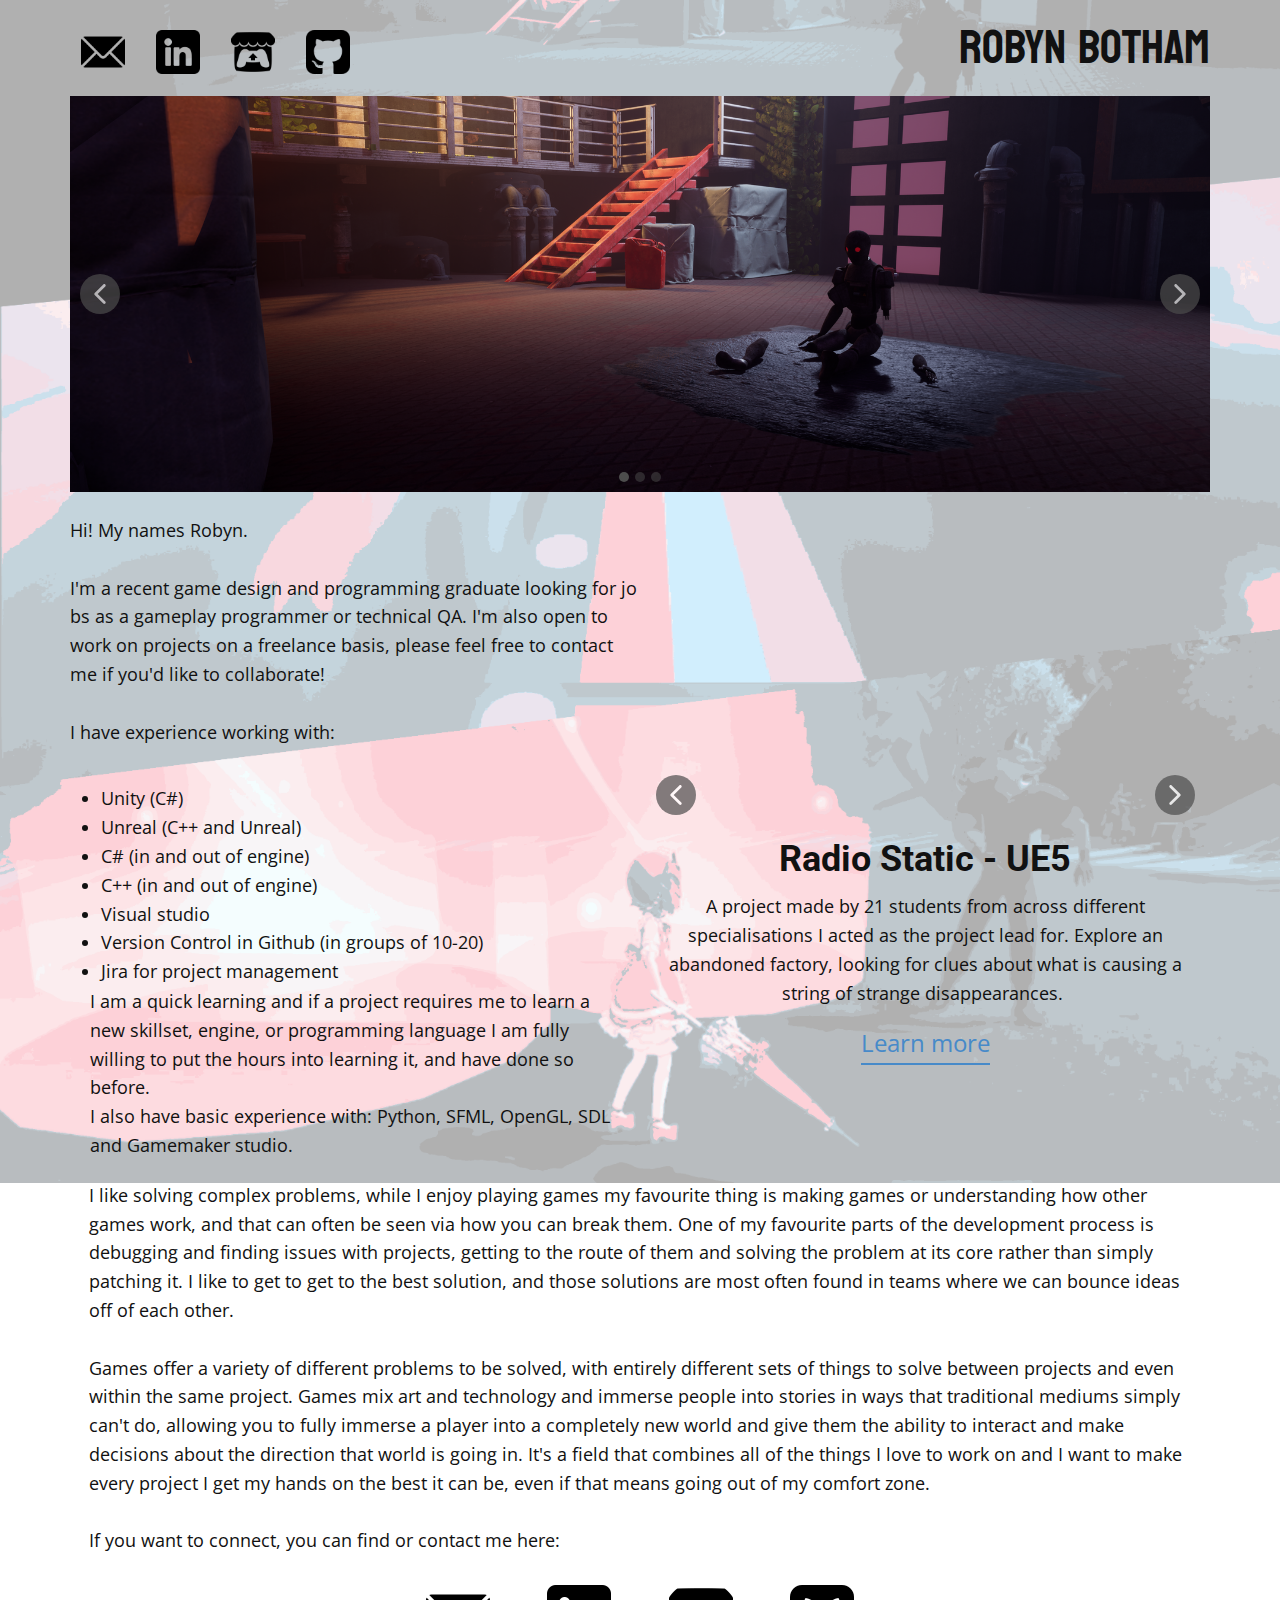
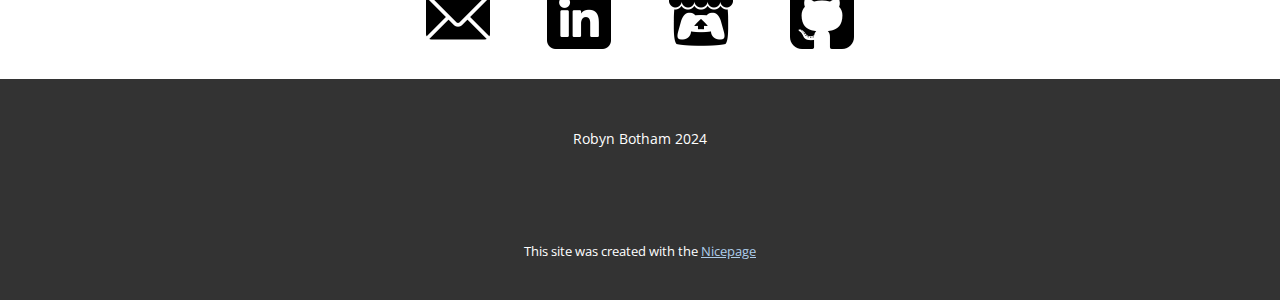
==== commit 1c4862db: "aspect fix" ====
--- a/Home.html
+++ b/Home.html
@@ -22,6 +22,7 @@
     
     
     
+    
     <script type="application/ld+json">{
 		"@context": "http://schema.org",
 		"@type": "Organization",
@@ -54,7 +55,7 @@
         </div>
       </div></header>
     <section class="u-clearfix u-section-1" id="sec-9488">
-      <div class="u-clearfix u-sheet u-sheet-1">
+      <div class="u-clearfix u-sheet u-valign-middle-lg u-valign-middle-md u-valign-middle-sm u-valign-middle-xs u-sheet-1">
         <div class="u-carousel u-expanded-width u-gallery u-gallery-slider u-layout-carousel u-lightbox u-no-transition u-show-text-on-hover u-gallery-1" id="carousel-1eee" data-interval="5000" data-u-ride="carousel">
           <ol class="u-absolute-hcenter u-carousel-indicators u-carousel-indicators-1">
             <li data-u-target="#carousel-1eee" data-u-slide-to="0" class="u-active u-grey-70 u-shape-circle" style="width: 10px; height: 10px;"></li>
@@ -88,8 +89,8 @@
                 <h3 class="u-align-right u-gallery-heading" style="margin-right: 0px; margin-left: auto;">MthRck</h3>
                 <p class="u-align-right u-gallery-text" style="margin-right: 0px; margin-left: auto;">rhythm game based off of math rock, can read midi files and turn them into playable levels.</p>
               </div>
-              <style data-mode="XL"></style>
-              <style data-mode="LG"></style>
+              <style data-mode="XL" data-visited="true"></style>
+              <style data-mode="LG" data-visited="true"></style>
               <style data-mode="MD"></style>
               <style data-mode="SM" data-visited="true"></style>
               <style data-mode="XS" data-visited="true"></style>
@@ -122,12 +123,12 @@
         </div>
       </div>
     </section>
-    <section class="u-align-center u-clearfix u-container-align-center-lg u-container-align-center-md u-container-align-center-sm u-container-align-center-xl u-section-2" id="sec-4ca4">
-      <div class="u-clearfix u-sheet u-valign-middle-sm u-sheet-1">
+    <section class="u-align-center u-clearfix u-section-2" id="sec-4ca4">
+      <div class="u-clearfix u-sheet u-valign-top-sm u-valign-top-xl u-sheet-1">
         <div class="data-layout-selected u-clearfix u-expanded-width u-layout-wrap u-layout-wrap-1">
-          <div class="u-layout">
-            <div class="u-layout-row">
-              <div class="u-container-style u-layout-cell u-size-30 u-layout-cell-1">
+          <div class="u-layout" style="">
+            <div class="u-layout-row" style="">
+              <div class="u-container-style u-layout-cell u-size-30-xl u-size-33-lg u-size-33-md u-size-33-sm u-size-33-xs u-layout-cell-1">
                 <div class="u-container-layout u-container-layout-1">
                   <p class="u-text u-text-1">Hi! My names Robyn.&nbsp;<br>
                     <br>I'm a recent game design and programming graduate looking for jo​bs as a gameplay programmer or technical QA. I'm also open to work on projects on a freelance basis, please feel free to contact me if you'd like to collaborate!<br>
@@ -142,75 +143,124 @@
                     <li>Version Control in Github (in groups of 10-20)</li>
                     <li>Jira for project management&nbsp;</li>
                   </ul>
-                  <p class="u-text u-text-3">I am a quick learning and if a project requires me to learn a new skillset, engine, or programming language I am fully willing to put the hours into learning it, and have done so before.<br>I also have basic experience with: Python, SFML, OpenGL, SDL and Gamemaker studio.&nbsp;<br>&nbsp;<br>I like solving complex problems, while I enjoy playing games my favourite thing is making games or understanding how other games work, and that can often be seen via how you can break them. One of my favourite parts of the development process is debugging and finding issues with projects, getting to the route of them and solving the problem at its core rather than simply patching it. I like to get to get to the best solution, and those solutions are most often found in teams where we can bounce ideas off of each other.<br>
-                    <br>Games offer a variety of different problems to be solved, with entirely different sets of things to solve between projects and even within the same project. Games mix art and technology and immerse people into stories in ways that traditional mediums simply can't do, allowing you to fully immerse a player into a completely new world and give them the ability to interact and make decisions about the direction that world is going in. It's a field that combines all of the things I love to work on and I want to make every project I get my hands on the best it can be, even if that means going out of my comfort zone.<br>
-                    <br>If you want to connect, you can find or contact me here:<br>
+                  <p class="u-text u-text-3">I am a quick learning and if a project requires me to learn a new skillset, engine, or programming language I am fully willing to put the hours into learning it, and have done so before.<br>I also have basic experience with: Python, SFML, OpenGL, SDL and Gamemaker studio.&nbsp;<br>
                   </p>
-                  <div class="u-expanded-width-xs u-list u-list-1">
+                </div>
+              </div>
+              <div class="u-container-style u-layout-cell u-size-27-lg u-size-27-md u-size-27-sm u-size-27-xs u-size-30-xl u-layout-cell-2">
+                <div class="u-container-layout u-container-layout-2">
+                  <div class="custom-expanded u-align-center u-expanded-width-sm u-layout-horizontal u-list u-list-1">
                     <div class="u-repeater u-repeater-1">
-                      <div class="u-container-align-center-lg u-container-align-center-md u-container-align-center-sm u-container-align-center-xl u-container-style u-list-item u-repeater-item">
-                        <div class="u-container-layout u-similar-container u-container-layout-2"><span class="u-align-center u-custom-item u-file-icon u-icon u-icon-1" data-href="mailto:dbotham16@outlook.com" data-target="_blank"><img src="images/542689.png" alt=""></span>
-                        </div>
-                      </div>
-                      <div class="u-container-align-center-lg u-container-align-center-md u-container-align-center-sm u-container-align-center-xl u-container-style u-list-item u-repeater-item">
-                        <div class="u-container-layout u-similar-container u-container-layout-3"><span class="u-align-center u-custom-item u-file-icon u-icon u-icon-2" data-href="https://www.linkedin.com/in/multidimensionalsock/" data-target="_blank"><img src="images/3536569.png" alt=""></span>
-                        </div>
-                      </div>
-                      <div class="u-container-align-center-lg u-container-align-center-md u-container-align-center-sm u-container-align-center-xl u-container-style u-list-item u-repeater-item">
-                        <div class="u-container-layout u-similar-container u-container-layout-4"><span class="u-align-center u-custom-item u-file-icon u-icon u-icon-3" data-href="https://multidimensionalsock.itch.io/"><img src="images/itch-io_2.png" alt=""></span>
-                        </div>
-                      </div>
-                      <div class="u-container-align-center-lg u-container-align-center-md u-container-align-center-sm u-container-align-center-xl u-container-style u-list-item u-repeater-item">
-                        <div class="u-container-layout u-similar-container u-container-layout-5"><span class="u-align-center u-custom-item u-file-icon u-icon u-icon-4" data-href="https://github.com/multidimensionalsock" data-target="_blank"><img src="images/25657.png" alt=""></span>
+                      <div class="u-container-style u-list-item u-repeater-item">
+                        <div class="u-container-layout u-similar-container u-container-layout-3">
+                          <div class="u-expanded-width-xl u-video u-video-contain u-video-1">
+                            <div class="embed-responsive embed-responsive-1">
+                              <iframe style="position: absolute;top: 0;left: 0;width: 100%;height: 100%;" class="embed-responsive-item" src="https://www.youtube.com/embed/YjqsEYH8Xr0?mute=0&amp;showinfo=0&amp;controls=0&amp;start=0" frameborder="0" allowfullscreen=""></iframe>
+                            </div>
+                          </div>
+                          <h4 class="u-align-center u-text u-text-default-lg u-text-default-md u-text-default-sm u-text-default-xl u-text-4"> Radio Static - UE5</h4>
+                          <p class="u-align-center u-text u-text-default u-text-5"> A project made by 21 students from across different specialisations I 
+acted​ as the project lead for. Explore an abandoned factory, looking 
+for clues about what is causing a string of strange disappearances.&nbsp;</p>
+                          <a href="https://multidimensionalsock.itch.io/radiostatic" class="u-active-none u-align-center u-border-2 u-border-no-left u-border-no-right u-border-no-top u-border-palette-1-base u-btn u-btn-rectangle u-button-style u-hover-none u-none u-btn-1" target="_blank">Learn more </a>
+                        </div>
+                      </div>
+                      <div class="u-container-style u-list-item u-repeater-item">
+                        <div class="u-container-layout u-similar-container u-container-layout-4">
+                          <div class="u-expanded-width-xl u-video u-video-contain u-video-2">
+                            <div class="embed-responsive embed-responsive-2">
+                              <iframe style="position: absolute;top: 0;left: 0;width: 100%;height: 100%;" class="embed-responsive-item" src="https://www.youtube.com/embed/uM35WPZ2psQ?mute=0&amp;showinfo=0&amp;controls=0&amp;start=0" frameborder="0" allowfullscreen=""></iframe>
+                            </div>
+                          </div>
+                          <h4 class="u-align-center u-text u-text-default-lg u-text-default-md u-text-default-sm u-text-default-xl u-text-6">Battle AI</h4>
+                          <p class="u-align-center u-text u-text-default u-text-7"> Made as part of my final year project, an exploration of different 
+decision making algorithms in a JRPG battle scenario. Having the AI 
+react to player actions in a fun and intelligent way. </p>
+                          <a href="https://github.com/multidimensionalsock/Battle-AI-Project-Unity" class="u-active-none u-align-center u-border-2 u-border-no-left u-border-no-right u-border-no-top u-border-palette-1-base u-btn u-btn-rectangle u-button-style u-hover-none u-none u-btn-2">Learn more</a>
+                        </div>
+                      </div>
+                      <div class="u-container-style u-list-item u-repeater-item">
+                        <div class="u-container-layout u-similar-container u-container-layout-5">
+                          <div class="u-expanded-width-xl u-video u-video-contain u-video-3">
+                            <div class="embed-responsive embed-responsive-3">
+                              <iframe style="position: absolute;top: 0;left: 0;width: 100%;height: 100%;" class="embed-responsive-item" src="https://www.youtube.com/embed/Iao5DgEHjBU?mute=0&amp;showinfo=0&amp;controls=0&amp;start=0" frameborder="0" allowfullscreen=""></iframe>
+                            </div>
+                          </div>
+                          <h4 class="u-align-center u-text u-text-default-lg u-text-default-md u-text-default-sm u-text-default-xl u-text-8"> Mth Rck - Unity</h4>
+                          <p class="u-align-center u-text u-text-default u-text-9"> A rhythm game based on the concept of math rock - songs which follow 
+tempos which are played inconsistently between instruments and times in 
+the song. The project involved using DryWetMidi to read midi files to 
+spawn notes at the right timings. </p>
+                          <a href="https://multidimensionalsock.itch.io/mth-rck" class="u-active-none u-align-center u-border-2 u-border-no-left u-border-no-right u-border-no-top u-border-palette-1-base u-btn u-btn-rectangle u-button-style u-hover-none u-none u-btn-3">Learn more</a>
+                        </div>
+                      </div>
+                      <div class="u-container-style u-list-item u-repeater-item">
+                        <div class="u-container-layout u-similar-container u-container-layout-6">
+                          <div class="u-expanded-width-xl u-video u-video-contain u-video-4">
+                            <div class="embed-responsive embed-responsive-4">
+                              <iframe style="position: absolute;top: 0;left: 0;width: 100%;height: 100%;" class="embed-responsive-item" src="https://www.youtube.com/embed/XNoPcQKv6hA?mute=0&amp;showinfo=0&amp;controls=0&amp;start=0" frameborder="0" allowfullscreen=""></iframe>
+                            </div>
+                          </div>
+                          <h4 class="u-align-center u-text u-text-default-lg u-text-default-md u-text-default-sm u-text-default-xl u-text-10">Winter Train - Unreal </h4>
+                          <p class="u-align-center u-text u-text-default u-text-11">A short area exploration game allowing the player to go around a train station on a cold winters night while they wait for their train. Programmed using blueprint and C++.</p>
+                          <a href="https://github.com/multidimensionalsock/WinterTrain-Unreal" class="u-active-none u-align-center u-border-2 u-border-no-left u-border-no-right u-border-no-top u-border-palette-1-base u-btn u-btn-rectangle u-button-style u-hover-none u-none u-btn-4" target="_blank">Learn more</a>
                         </div>
                       </div>
                     </div>
+                    <a class="u-absolute-vcenter u-gallery-nav u-gallery-nav-prev u-grey-70 u-icon-circle u-opacity u-opacity-70 u-spacing-10 u-text-white u-gallery-nav-1" href="#" role="button">
+                      <span aria-hidden="true">
+                        <svg viewBox="0 0 451.847 451.847"><path d="M97.141,225.92c0-8.095,3.091-16.192,9.259-22.366L300.689,9.27c12.359-12.359,32.397-12.359,44.751,0
+c12.354,12.354,12.354,32.388,0,44.748L173.525,225.92l171.903,171.909c12.354,12.354,12.354,32.391,0,44.744
+c-12.354,12.365-32.386,12.365-44.745,0l-194.29-194.281C100.226,242.115,97.141,234.018,97.141,225.92z"></path></svg>
+                      </span>
+                      <span class="sr-only">
+                        <svg viewBox="0 0 451.847 451.847"><path d="M97.141,225.92c0-8.095,3.091-16.192,9.259-22.366L300.689,9.27c12.359-12.359,32.397-12.359,44.751,0
+c12.354,12.354,12.354,32.388,0,44.748L173.525,225.92l171.903,171.909c12.354,12.354,12.354,32.391,0,44.744
+c-12.354,12.365-32.386,12.365-44.745,0l-194.29-194.281C100.226,242.115,97.141,234.018,97.141,225.92z"></path></svg>
+                      </span>
+                    </a>
+                    <a class="u-absolute-vcenter u-gallery-nav u-gallery-nav-next u-grey-70 u-icon-circle u-opacity u-opacity-70 u-spacing-10 u-text-white u-gallery-nav-2" href="#" role="button">
+                      <span aria-hidden="true">
+                        <svg viewBox="0 0 451.846 451.847"><path d="M345.441,248.292L151.154,442.573c-12.359,12.365-32.397,12.365-44.75,0c-12.354-12.354-12.354-32.391,0-44.744
+L278.318,225.92L106.409,54.017c-12.354-12.359-12.354-32.394,0-44.748c12.354-12.359,32.391-12.359,44.75,0l194.287,194.284
+c6.177,6.18,9.262,14.271,9.262,22.366C354.708,234.018,351.617,242.115,345.441,248.292z"></path></svg>
+                      </span>
+                      <span class="sr-only">
+                        <svg viewBox="0 0 451.846 451.847"><path d="M345.441,248.292L151.154,442.573c-12.359,12.365-32.397,12.365-44.75,0c-12.354-12.354-12.354-32.391,0-44.744
+L278.318,225.92L106.409,54.017c-12.354-12.359-12.354-32.394,0-44.748c12.354-12.359,32.391-12.359,44.75,0l194.287,194.284
+c6.177,6.18,9.262,14.271,9.262,22.366C354.708,234.018,351.617,242.115,345.441,248.292z"></path></svg>
+                      </span>
+                    </a>
                   </div>
                 </div>
               </div>
-              <div class="u-container-style u-layout-cell u-size-30 u-layout-cell-2">
-                <div class="u-container-layout u-container-layout-6">
-                  <div class="u-align-center u-expanded-width-sm u-expanded-width-xs u-layout-grid u-list u-list-2">
-                    <div class="u-repeater u-repeater-2">
-                      <div class="u-container-style u-list-item u-repeater-item">
-                        <div class="u-container-layout u-similar-container u-container-layout-7">
-                          <div class="custom-expanded u-align-center u-video u-video-contain u-video-1">
-                            <div class="embed-responsive embed-responsive-1">
-                              <iframe style="position: absolute;top: 0;left: 0;width: 100%;height: 100%;" class="embed-responsive-item" src="https://www.youtube.com/embed/YjqsEYH8Xr0?mute=0&amp;showinfo=0&amp;controls=0&amp;start=0" frameborder="0" allowfullscreen=""></iframe>
-                            </div>
-                          </div>
-                          <h3 class="u-align-center u-text u-text-default u-text-4">Radio Static - UE5</h3>
-                          <p class="u-align-center u-text u-text-5">A project made by 21 students from across different specialisations I acted​ as the project lead for. Explore an abandoned factory, looking for clues about what is causing a string of strange disappearances.&nbsp;</p>
-                          <a href="https://multidimensionalsock.itch.io/radiostatic" class="u-active-none u-align-center u-border-2 u-border-hover-palette-2-base u-border-no-left u-border-no-right u-border-no-top u-border-palette-2-light-1 u-btn u-button-style u-hover-none u-none u-text-body-color u-btn-1" target="_blank">learn more</a>
-                        </div>
-                      </div>
-                      <div class="u-container-style u-list-item u-repeater-item">
-                        <div class="u-container-layout u-similar-container u-container-layout-8">
-                          <div class="custom-expanded u-align-center u-video u-video-contain u-video-2">
-                            <div class="embed-responsive embed-responsive-2">
-                              <iframe style="position: absolute;top: 0;left: 0;width: 100%;height: 100%;" class="embed-responsive-item" src="https://www.youtube.com/embed/uM35WPZ2psQ?mute=0&amp;showinfo=0&amp;controls=0&amp;start=0" frameborder="0" allowfullscreen=""></iframe>
-                            </div>
-                          </div>
-                          <h3 class="u-align-center u-text u-text-default u-text-6">Battle AIs - Unity</h3>
-                          <p class="u-align-center u-text u-text-7">Made as part of my final year project, an exploration of different decision making algorithms in a JRPG battle scenario. Having the AI react to player actions in a fun and intelligent way. </p>
-                          <a href="https://github.com/multidimensionalsock/Battle-AI-Project-Unity" class="u-active-none u-align-center u-border-2 u-border-hover-palette-2-base u-border-no-left u-border-no-right u-border-no-top u-border-palette-2-light-1 u-btn u-button-style u-hover-none u-none u-text-body-color u-btn-2" target="_blank">learn more</a>
-                        </div>
-                      </div>
-                      <div class="u-container-style u-list-item u-repeater-item">
-                        <div class="u-container-layout u-similar-container u-container-layout-9">
-                          <div class="custom-expanded u-align-center u-video u-video-contain u-video-3">
-                            <div class="embed-responsive embed-responsive-3">
-                              <iframe style="position: absolute;top: 0;left: 0;width: 100%;height: 100%;" class="embed-responsive-item" src="https://www.youtube.com/embed/Iao5DgEHjBU?mute=0&amp;showinfo=0&amp;controls=0&amp;start=0" frameborder="0" allowfullscreen=""></iframe>
-                            </div>
-                          </div>
-                          <h3 class="u-align-center u-text u-text-default u-text-8">Mth Rck - Unity</h3>
-                          <p class="u-align-center u-text u-text-9">A rhythm game based on the concept of math rock - songs which follow tempos which are played inconsistently between instruments and times in the song. The project involved using DryWetMidi to read midi files to spawn notes at the right timings. </p>
-                          <a href="https://multidimensionalsock.itch.io/mth-rck" class="u-active-none u-align-center u-border-2 u-border-hover-palette-2-base u-border-no-left u-border-no-right u-border-no-top u-border-palette-2-light-1 u-btn u-button-style u-hover-none u-none u-text-body-color u-btn-3" target="_blank">learn more</a>
-                        </div>
-                      </div>
-                    </div>
-                  </div>
-                </div>
+            </div>
+          </div>
+        </div>
+      </div>
+    </section>
+    <section class="u-clearfix u-section-3" id="sec-d44e">
+      <div class="u-clearfix u-sheet u-valign-middle-xl u-sheet-1">
+        <p class="u-text u-text-1"> I like solving complex problems, while I enjoy playing games my favourite thing is making games or understanding how other games work, and that can often be seen via how you can break them. One of my favourite parts of the development process is debugging and finding issues with projects, getting to the route of them and solving the problem at its core rather than simply patching it. I like to get to get to the best solution, and those solutions are most often found in teams where we can bounce ideas off of each other.<br>
+          <br>Games offer a variety of different problems to be solved, with entirely different sets of things to solve between projects and even within the same project. Games mix art and technology and immerse people into stories in ways that traditional mediums simply can't do, allowing you to fully immerse a player into a completely new world and give them the ability to interact and make decisions about the direction that world is going in. It's a field that combines all of the things I love to work on and I want to make every project I get my hands on the best it can be, even if that means going out of my comfort zone.<br>
+          <br>If you want to connect, you can find or contact me here:
+        </p>
+        <div class="u-align-center u-expanded-width-xs u-list u-list-1">
+          <div class="u-repeater u-repeater-1">
+            <div class="u-container-align-center u-container-style u-list-item u-repeater-item">
+              <div class="u-container-layout u-similar-container u-container-layout-1"><span class="u-align-center u-custom-item u-file-icon u-icon u-icon-1" data-href="mailto:dbotham16@outlook.com" data-target="_blank"><img src="images/542689.png" alt=""></span>
+              </div>
+            </div>
+            <div class="u-container-align-center u-container-style u-list-item u-repeater-item">
+              <div class="u-container-layout u-similar-container u-container-layout-2"><span class="u-align-center u-custom-item u-file-icon u-icon u-icon-2" data-href="https://www.linkedin.com/in/multidimensionalsock/" data-target="_blank"><img src="images/3536569.png" alt=""></span>
+              </div>
+            </div>
+            <div class="u-container-align-center u-container-style u-list-item u-repeater-item">
+              <div class="u-container-layout u-similar-container u-container-layout-3"><span class="u-align-center u-custom-item u-file-icon u-icon u-icon-3" data-href="https://multidimensionalsock.itch.io/"><img src="images/itch-io_2.png" alt=""></span>
+              </div>
+            </div>
+            <div class="u-container-align-center u-container-style u-list-item u-repeater-item">
+              <div class="u-container-layout u-similar-container u-container-layout-4"><span class="u-align-center u-custom-item u-file-icon u-icon u-icon-4" data-href="https://github.com/multidimensionalsock" data-target="_blank"><img src="images/25657.png" alt=""></span>
               </div>
             </div>
           </div>
--- a/nicepage.css
+++ b/nicepage.css
@@ -42756,7 +42756,7 @@
 }
 @media (max-width: 575px) {
   .u-header .u-sheet-1 {
-    min-height: 177px;
+    min-height: 181px;
   }
 
   .u-header .u-text-1 {
@@ -42766,7 +42766,7 @@
 
   .u-header .u-list-1 {
     width: 248px;
-    margin-bottom: 19px;
+    margin-bottom: 23px;
   }
 
   .u-header .u-repeater-1 {
--- a/Home.css
+++ b/Home.css
@@ -56,490 +56,898 @@
   height: 40px;
 }
 
+@media (max-width: 1199px) {
+  .u-section-1 .u-gallery-1 {
+    margin-top: 2px;
+    margin-bottom: 2px;
+  }
+}
+
 @media (max-width: 767px) {
   .u-section-1 .u-sheet-1 {
     min-height: 396px;
   }
-
+}
+
+@media (max-width: 575px) {
   .u-section-1 .u-gallery-1 {
-    margin-bottom: 0;
+    height: 414px;
   }
 }.u-section-2 .u-sheet-1 {
-  min-height: 1503px;
+  min-height: 636px;
 }
 
 .u-section-2 .u-layout-wrap-1 {
-  margin-top: 61px;
-  margin-bottom: 25px;
+  margin-top: 0;
+  margin-bottom: 1px;
 }
 
 .u-section-2 .u-layout-cell-1 {
-  min-height: 1417px;
+  min-height: 635px;
 }
 
 .u-section-2 .u-container-layout-1 {
-  padding: 0 0 30px;
+  padding: 0;
 }
 
 .u-section-2 .u-text-1 {
-  margin: 0;
+  margin: 20px 0 0;
 }
 
 .u-section-2 .u-text-2 {
-  margin: 17px 0 0;
+  margin: 38px 69px 0 11px;
 }
 
 .u-section-2 .u-text-3 {
-  margin: 13px 1px 0;
+  margin: 1px 17px 0 20px;
+}
+
+.u-section-2 .u-layout-cell-2 {
+  min-height: 635px;
+}
+
+.u-section-2 .u-container-layout-2 {
+  padding: 0;
 }
 
 .u-section-2 .u-list-1 {
+  width: 559px;
+  margin: 0 auto;
+}
+
+.u-section-2 .u-repeater-1 {
+  grid-auto-columns: 100%;
+  grid-template-columns: repeat(1, 100%);
+  min-height: 569px;
+  grid-gap: 10px;
+}
+
+.u-section-2 .u-container-layout-3 {
+  padding: 0 23px;
+}
+
+.u-section-2 .u-video-1 {
+  height: 294px;
+  margin: 28px 0 0;
+}
+
+.u-section-2 .embed-responsive-1 {
+  position: absolute;
+}
+
+.u-section-2 .u-text-4 {
+  font-weight: 700;
+  font-size: 2.25rem;
+  margin: 20px auto 0;
+}
+
+.u-section-2 .u-text-5 {
+  margin: 11px auto 0;
+}
+
+.u-section-2 .u-btn-1 {
+  background-image: none;
+  border-style: solid;
+  font-size: 1.5rem;
+  margin: 17px auto 0;
+  padding: 0;
+}
+
+.u-section-2 .u-container-layout-4 {
+  padding: 0 23px;
+}
+
+.u-section-2 .u-video-2 {
+  height: 294px;
+  margin: 28px 0 0;
+}
+
+.u-section-2 .embed-responsive-2 {
+  position: absolute;
+}
+
+.u-section-2 .u-text-6 {
+  font-weight: 700;
+  font-size: 2.25rem;
+  margin: 20px auto 0;
+}
+
+.u-section-2 .u-text-7 {
+  margin: 11px auto 0;
+}
+
+.u-section-2 .u-btn-2 {
+  background-image: none;
+  border-style: solid;
+  font-size: 1.5rem;
+  margin: 17px auto 0;
+  padding: 0;
+}
+
+.u-section-2 .u-container-layout-5 {
+  padding: 0 23px;
+}
+
+.u-section-2 .u-video-3 {
+  height: 294px;
+  margin: 28px 0 0;
+}
+
+.u-section-2 .embed-responsive-3 {
+  position: absolute;
+}
+
+.u-section-2 .u-text-8 {
+  font-weight: 700;
+  font-size: 2.25rem;
+  margin: 20px auto 0;
+}
+
+.u-section-2 .u-text-9 {
+  margin: 11px auto 0;
+}
+
+.u-section-2 .u-btn-3 {
+  background-image: none;
+  border-style: solid;
+  font-size: 1.5rem;
+  margin: 17px auto 0;
+  padding: 0;
+}
+
+.u-section-2 .u-container-layout-6 {
+  padding: 0 23px;
+}
+
+.u-section-2 .u-video-4 {
+  height: 294px;
+  margin: 28px 0 0;
+}
+
+.u-section-2 .embed-responsive-4 {
+  position: absolute;
+}
+
+.u-section-2 .u-text-10 {
+  font-weight: 700;
+  font-size: 2.25rem;
+  margin: 20px auto 0;
+}
+
+.u-section-2 .u-text-11 {
+  margin: 11px auto 0;
+}
+
+.u-section-2 .u-btn-4 {
+  background-image: none;
+  border-style: solid;
+  font-size: 1.5rem;
+  margin: 17px auto 0;
+  padding: 0;
+}
+
+.u-section-2 .u-gallery-nav-1 {
+  position: absolute;
+  left: 10px;
+  width: 40px;
+  height: 40px;
+}
+
+.u-section-2 .u-gallery-nav-2 {
+  position: absolute;
+  right: 10px;
+  width: 40px;
+  height: 40px;
+}
+
+@media (max-width: 1199px) {
+  .u-section-2 .u-sheet-1 {
+    min-height: 503px;
+  }
+
+  .u-section-2 .u-layout-wrap-1 {
+    margin-top: -7px;
+    margin-bottom: -184px;
+  }
+
+  .u-section-2 .u-layout-cell-1 {
+    min-height: 694px;
+  }
+
+  .u-section-2 .u-text-2 {
+    margin-left: 0;
+    margin-right: 0;
+  }
+
+  .u-section-2 .u-text-3 {
+    margin-left: 0;
+    margin-right: 0;
+  }
+
+  .u-section-2 .u-layout-cell-2 {
+    min-height: 694px;
+  }
+
+  .u-section-2 .u-list-1 {
+    width: 419px;
+    margin-top: 112px;
+    margin-right: 0;
+  }
+
+  .u-section-2 .u-repeater-1 {
+    grid-template-columns: 100%;
+    min-height: 575px;
+  }
+
+  .u-section-2 .u-container-layout-3 {
+    padding-left: 16px;
+    padding-right: 16px;
+  }
+
+  .u-section-2 .u-video-1 {
+    height: 253px;
+    width: 373px;
+    margin-top: 11px;
+    margin-left: 14px;
+    margin-right: 0;
+  }
+
+  .u-section-2 .u-text-4 {
+    width: auto;
+  }
+
+  .u-section-2 .u-text-5 {
+    width: auto;
+    margin-top: 1px;
+    margin-left: 7px;
+    margin-right: 7px;
+  }
+
+  .u-section-2 .u-btn-1 {
+    margin-top: 6px;
+  }
+
+  .u-section-2 .u-container-layout-4 {
+    padding-left: 16px;
+    padding-right: 16px;
+  }
+
+  .u-section-2 .u-video-2 {
+    height: 253px;
+    width: 373px;
+    margin-top: 11px;
+    margin-left: 14px;
+    margin-right: 0;
+  }
+
+  .u-section-2 .u-text-6 {
+    width: auto;
+  }
+
+  .u-section-2 .u-text-7 {
+    width: auto;
+    margin-top: 1px;
+    margin-left: 7px;
+    margin-right: 7px;
+  }
+
+  .u-section-2 .u-btn-2 {
+    margin-top: 6px;
+  }
+
+  .u-section-2 .u-container-layout-5 {
+    padding-left: 16px;
+    padding-right: 16px;
+  }
+
+  .u-section-2 .u-video-3 {
+    height: 253px;
+    width: 373px;
+    margin-top: 11px;
+    margin-left: 14px;
+    margin-right: 0;
+  }
+
+  .u-section-2 .u-text-8 {
+    width: auto;
+  }
+
+  .u-section-2 .u-text-9 {
+    width: auto;
+    margin-top: 1px;
+    margin-left: 7px;
+    margin-right: 7px;
+  }
+
+  .u-section-2 .u-btn-3 {
+    margin-top: 6px;
+  }
+
+  .u-section-2 .u-container-layout-6 {
+    padding-left: 16px;
+    padding-right: 16px;
+  }
+
+  .u-section-2 .u-video-4 {
+    height: 253px;
+    width: 373px;
+    margin-top: 11px;
+    margin-left: 14px;
+    margin-right: 0;
+  }
+
+  .u-section-2 .u-text-10 {
+    width: auto;
+  }
+
+  .u-section-2 .u-text-11 {
+    width: auto;
+    margin-top: 1px;
+    margin-left: 7px;
+    margin-right: 7px;
+  }
+
+  .u-section-2 .u-btn-4 {
+    margin-top: 6px;
+  }
+}
+
+@media (max-width: 991px) {
+  .u-section-2 .u-layout-wrap-1 {
+    position: relative;
+  }
+
+  .u-section-2 .u-layout-cell-1 {
+    min-height: 100px;
+  }
+
+  .u-section-2 .u-layout-cell-2 {
+    min-height: 779px;
+  }
+
+  .u-section-2 .u-list-1 {
+    width: 360px;
+    margin-top: 132px;
+    margin-right: auto;
+    margin-left: -9px;
+  }
+
+  .u-section-2 .u-repeater-1 {
+    min-height: 576px;
+  }
+
+  .u-section-2 .u-video-1 {
+    height: 222px;
+    margin-top: -57px;
+    width: 328px;
+    margin-left: 0;
+  }
+
+  .u-section-2 .u-text-4 {
+    margin-top: 30px;
+    margin-left: 11px;
+    margin-right: 11px;
+  }
+
+  .u-section-2 .u-text-5 {
+    margin-top: 19px;
+  }
+
+  .u-section-2 .u-btn-1 {
+    margin-top: 18px;
+    margin-left: 91px;
+  }
+
+  .u-section-2 .u-video-2 {
+    height: 222px;
+    margin-top: -57px;
+    width: 328px;
+    margin-left: 0;
+  }
+
+  .u-section-2 .u-text-6 {
+    margin-top: 30px;
+    margin-left: 11px;
+    margin-right: 11px;
+  }
+
+  .u-section-2 .u-text-7 {
+    margin-top: 19px;
+  }
+
+  .u-section-2 .u-btn-2 {
+    margin-top: 18px;
+    margin-left: 91px;
+  }
+
+  .u-section-2 .u-video-3 {
+    height: 222px;
+    margin-top: -57px;
+    width: 328px;
+    margin-left: 0;
+  }
+
+  .u-section-2 .u-text-8 {
+    margin-top: 30px;
+    margin-left: 11px;
+    margin-right: 11px;
+  }
+
+  .u-section-2 .u-text-9 {
+    margin-top: 19px;
+  }
+
+  .u-section-2 .u-btn-3 {
+    margin-top: 18px;
+    margin-left: 91px;
+  }
+
+  .u-section-2 .u-video-4 {
+    height: 222px;
+    margin-top: -57px;
+    width: 328px;
+    margin-left: 0;
+  }
+
+  .u-section-2 .u-text-10 {
+    margin-top: 30px;
+    margin-left: 11px;
+    margin-right: 11px;
+  }
+
+  .u-section-2 .u-text-11 {
+    margin-top: 19px;
+  }
+
+  .u-section-2 .u-btn-4 {
+    margin-top: 18px;
+    margin-left: 91px;
+  }
+}
+
+@media (max-width: 767px) {
+  .u-section-2 .u-sheet-1 {
+    min-height: 603px;
+  }
+
+  .u-section-2 .u-layout-wrap-1 {
+    margin-bottom: -904px;
+  }
+
+  .u-section-2 .u-layout-cell-2 {
+    min-height: 936px;
+  }
+
+  .u-section-2 .u-list-1 {
+    margin-top: 7px;
+    margin-right: initial;
+    margin-left: initial;
+    width: auto;
+  }
+
+  .u-section-2 .u-repeater-1 {
+    min-height: 471px;
+  }
+
+  .u-section-2 .u-container-layout-3 {
+    padding-left: 7px;
+    padding-right: 7px;
+  }
+
+  .u-section-2 .u-video-1 {
+    width: 520px;
+    margin-top: 23px;
+    margin-left: auto;
+    margin-right: auto;
+  }
+
+  .u-section-2 .u-text-4 {
+    margin-top: 9px;
+  }
+
+  .u-section-2 .u-text-5 {
+    margin-top: -1px;
+    margin-left: 4px;
+    margin-right: 4px;
+  }
+
+  .u-section-2 .u-btn-1 {
+    margin-top: 10px;
+  }
+
+  .u-section-2 .u-container-layout-4 {
+    padding-left: 7px;
+    padding-right: 7px;
+  }
+
+  .u-section-2 .u-video-2 {
+    width: 520px;
+    margin-top: 23px;
+    margin-left: auto;
+    margin-right: auto;
+  }
+
+  .u-section-2 .u-text-6 {
+    margin-top: 9px;
+  }
+
+  .u-section-2 .u-text-7 {
+    margin-top: -1px;
+    margin-left: 4px;
+    margin-right: 4px;
+  }
+
+  .u-section-2 .u-btn-2 {
+    margin-top: 10px;
+  }
+
+  .u-section-2 .u-container-layout-5 {
+    padding-left: 7px;
+    padding-right: 7px;
+  }
+
+  .u-section-2 .u-video-3 {
+    width: 520px;
+    margin-top: 23px;
+    margin-left: auto;
+    margin-right: auto;
+  }
+
+  .u-section-2 .u-text-8 {
+    margin-top: 9px;
+  }
+
+  .u-section-2 .u-text-9 {
+    margin-top: -1px;
+    margin-left: 4px;
+    margin-right: 4px;
+  }
+
+  .u-section-2 .u-btn-3 {
+    margin-top: 10px;
+  }
+
+  .u-section-2 .u-container-layout-6 {
+    padding-left: 7px;
+    padding-right: 7px;
+  }
+
+  .u-section-2 .u-video-4 {
+    width: 520px;
+    margin-top: 23px;
+    margin-left: auto;
+    margin-right: auto;
+  }
+
+  .u-section-2 .u-text-10 {
+    margin-top: 9px;
+  }
+
+  .u-section-2 .u-text-11 {
+    margin-top: -1px;
+    margin-left: 4px;
+    margin-right: 4px;
+  }
+
+  .u-section-2 .u-btn-4 {
+    margin-top: 10px;
+  }
+}
+
+@media (max-width: 575px) {
+  .u-section-2 .u-layout-wrap-1 {
+    margin-top: -3px;
+    margin-bottom: -546px;
+  }
+
+  .u-section-2 .u-layout-cell-1 {
+    min-height: 699px;
+  }
+
+  .u-section-2 .u-text-2 {
+    width: auto;
+    margin-top: 19px;
+  }
+
+  .u-section-2 .u-text-3 {
+    margin-top: 20px;
+  }
+
+  .u-section-2 .u-layout-cell-2 {
+    min-height: 452px;
+  }
+
+  .u-section-2 .u-list-1 {
+    width: 340px;
+    margin-top: -23px;
+    margin-right: -4px;
+    margin-left: 0;
+  }
+
+  .u-section-2 .u-repeater-1 {
+    min-height: 468px;
+  }
+
+  .u-section-2 .u-container-layout-3 {
+    padding-left: 0;
+    padding-right: 0;
+  }
+
+  .u-section-2 .u-video-1 {
+    height: 159px;
+    width: 326px;
+    margin-top: 39px;
+    margin-right: -2px;
+  }
+
+  .u-section-2 .u-text-4 {
+    margin-top: 6px;
+    margin-right: 15px;
+    margin-left: 28px;
+  }
+
+  .u-section-2 .u-text-5 {
+    margin-top: 4px;
+    margin-left: 11px;
+    margin-right: 11px;
+  }
+
+  .u-section-2 .u-btn-1 {
+    margin-top: 5px;
+    margin-left: 102px;
+  }
+
+  .u-section-2 .u-container-layout-4 {
+    padding-left: 0;
+    padding-right: 0;
+  }
+
+  .u-section-2 .u-video-2 {
+    height: 159px;
+    width: 326px;
+    margin-top: 39px;
+    margin-right: -2px;
+  }
+
+  .u-section-2 .u-text-6 {
+    margin-top: 6px;
+    margin-right: 15px;
+    margin-left: 28px;
+  }
+
+  .u-section-2 .u-text-7 {
+    margin-top: 4px;
+    margin-left: 11px;
+    margin-right: 11px;
+  }
+
+  .u-section-2 .u-btn-2 {
+    margin-top: 5px;
+    margin-left: 102px;
+  }
+
+  .u-section-2 .u-container-layout-5 {
+    padding-left: 0;
+    padding-right: 0;
+  }
+
+  .u-section-2 .u-video-3 {
+    height: 159px;
+    width: 326px;
+    margin-top: 39px;
+    margin-right: -2px;
+  }
+
+  .u-section-2 .u-text-8 {
+    margin-top: 6px;
+    margin-right: 15px;
+    margin-left: 28px;
+  }
+
+  .u-section-2 .u-text-9 {
+    margin-top: 4px;
+    margin-left: 11px;
+    margin-right: 11px;
+  }
+
+  .u-section-2 .u-btn-3 {
+    margin-top: 5px;
+    margin-left: 102px;
+  }
+
+  .u-section-2 .u-container-layout-6 {
+    padding-left: 0;
+    padding-right: 0;
+  }
+
+  .u-section-2 .u-video-4 {
+    height: 159px;
+    width: 326px;
+    margin-top: 39px;
+    margin-right: -2px;
+  }
+
+  .u-section-2 .u-text-10 {
+    margin-top: 6px;
+    margin-right: 15px;
+    margin-left: 28px;
+  }
+
+  .u-section-2 .u-text-11 {
+    margin-top: 4px;
+    margin-left: 11px;
+    margin-right: 11px;
+  }
+
+  .u-section-2 .u-btn-4 {
+    margin-top: 5px;
+    margin-left: 102px;
+  }
+}.u-section-3 .u-sheet-1 {
+  min-height: 518px;
+}
+
+.u-section-3 .u-text-1 {
+  margin: 20px 19px 0;
+}
+
+.u-section-3 .u-list-1 {
   width: 476px;
-  margin: 9px auto 0 40px;
-}
-
-.u-section-2 .u-repeater-1 {
+  margin: 20px auto;
+}
+
+.u-section-3 .u-repeater-1 {
   grid-auto-columns: calc(25% - 7.5px);
   grid-template-columns: repeat(4, calc(25% - 7.5px));
   min-height: 84px;
   grid-gap: 10px;
 }
 
-.u-section-2 .u-container-layout-2 {
+.u-section-3 .u-container-layout-1 {
   padding: 10px;
 }
 
-.u-section-2 .u-icon-1 {
+.u-section-3 .u-icon-1 {
   width: 64px;
   height: 64px;
   margin: 0 auto;
 }
 
-.u-section-2 .u-container-layout-3 {
+.u-section-3 .u-container-layout-2 {
   padding: 10px;
 }
 
-.u-section-2 .u-icon-2 {
+.u-section-3 .u-icon-2 {
   width: 64px;
   height: 64px;
   margin: 0 auto;
 }
 
-.u-section-2 .u-container-layout-4 {
+.u-section-3 .u-container-layout-3 {
   padding: 10px;
 }
 
-.u-section-2 .u-icon-3 {
+.u-section-3 .u-icon-3 {
   width: 64px;
   height: 64px;
   margin: 0 auto;
 }
 
-.u-section-2 .u-container-layout-5 {
+.u-section-3 .u-container-layout-4 {
   padding: 10px;
 }
 
-.u-section-2 .u-icon-4 {
+.u-section-3 .u-icon-4 {
   width: 64px;
   height: 64px;
   margin: 0 auto;
 }
 
-.u-section-2 .u-layout-cell-2 {
-  min-height: 1417px;
-}
-
-.u-section-2 .u-container-layout-6 {
-  padding: 0;
-}
-
-.u-section-2 .u-list-2 {
-  grid-template-rows: repeat(1, auto);
-  width: 574px;
-  margin: 0 -2px;
-}
-
-.u-section-2 .u-repeater-2 {
-  grid-template-columns: repeat(1, 100%);
-  min-height: 1417px;
-  grid-auto-columns: 100%;
-  grid-gap: 0px;
-}
-
-.u-section-2 .u-container-layout-7 {
-  padding: 1px 30px 6px;
-}
-
-.u-section-2 .u-video-1 {
-  height: 228px;
-  width: 385px;
-  margin: 12px auto 0;
-}
-
-.u-section-2 .embed-responsive-1 {
-  position: absolute;
-}
-
-.u-section-2 .u-text-4 {
-  margin: 12px auto 0;
-}
-
-.u-section-2 .u-text-5 {
-  margin: 5px 0 0;
-}
-
-.u-section-2 .u-btn-1 {
-  font-size: 0.875rem;
-  letter-spacing: 1px;
-  border-style: solid;
-  text-transform: uppercase;
-  margin: 12px auto 0;
-  padding: 2px 0;
-}
-
-.u-section-2 .u-container-layout-8 {
-  padding: 1px 30px 6px;
-}
-
-.u-section-2 .u-video-2 {
-  height: 228px;
-  width: 385px;
-  margin: 12px auto 0;
-}
-
-.u-section-2 .embed-responsive-2 {
-  position: absolute;
-}
-
-.u-section-2 .u-text-6 {
-  margin: 12px auto 0;
-}
-
-.u-section-2 .u-text-7 {
-  margin: 5px 0 0;
-}
-
-.u-section-2 .u-btn-2 {
-  font-size: 0.875rem;
-  letter-spacing: 1px;
-  border-style: solid;
-  text-transform: uppercase;
-  margin: 12px auto 0;
-  padding: 2px 0;
-}
-
-.u-section-2 .u-container-layout-9 {
-  padding: 1px 30px 6px;
-}
-
-.u-section-2 .u-video-3 {
-  height: 228px;
-  width: 385px;
-  margin: 12px auto 0;
-}
-
-.u-section-2 .embed-responsive-3 {
-  position: absolute;
-}
-
-.u-section-2 .u-text-8 {
-  margin: 12px auto 0;
-}
-
-.u-section-2 .u-text-9 {
-  margin: 5px 0 0;
-}
-
-.u-section-2 .u-btn-3 {
-  font-size: 0.875rem;
-  letter-spacing: 1px;
-  border-style: solid;
-  text-transform: uppercase;
-  margin: 12px auto 0;
-  padding: 2px 0;
-}
-
 @media (max-width: 1199px) {
-  .u-section-2 .u-sheet-1 {
-    min-height: 1149px;
-  }
-
-  .u-section-2 .u-layout-wrap-1 {
-    position: relative;
-  }
-
-  .u-section-2 .u-layout-cell-1 {
-    min-height: 1168px;
-  }
-
-  .u-section-2 .u-text-3 {
+  .u-section-3 .u-sheet-1 {
+    min-height: 717px;
+  }
+
+  .u-section-3 .u-text-1 {
+    width: auto;
+    margin-top: 183px;
     margin-left: 0;
     margin-right: 0;
   }
 
-  .u-section-2 .u-list-1 {
-    width: 470px;
-    margin-left: 0;
-  }
-
-  .u-section-2 .u-repeater-1 {
-    min-height: 83px;
-  }
-
-  .u-section-2 .u-layout-cell-2 {
-    min-height: 1168px;
-  }
-
-  .u-section-2 .u-list-2 {
-    width: 470px;
-    margin-right: 0;
-    margin-left: 0;
-  }
-
-  .u-section-2 .u-repeater-2 {
-    grid-template-columns: 100%;
+  .u-section-3 .u-list-1 {
+    margin-top: 18px;
+    margin-bottom: 29px;
   }
 }
 
 @media (max-width: 991px) {
-  .u-section-2 .u-sheet-1 {
-    min-height: 861px;
-  }
-
-  .u-section-2 .u-layout-cell-1 {
-    min-height: 2071px;
-  }
-
-  .u-section-2 .u-list-1 {
-    width: 720px;
-    margin-top: 13px;
-    margin-right: -360px;
-    margin-left: auto;
-  }
-
-  .u-section-2 .u-repeater-1 {
-    min-height: 269px;
-  }
-
-  .u-section-2 .u-container-layout-2 {
-    padding-top: 5px;
-  }
-
-  .u-section-2 .u-icon-1 {
-    margin-top: 23px;
-  }
-
-  .u-section-2 .u-container-layout-3 {
-    padding-top: 5px;
-  }
-
-  .u-section-2 .u-icon-2 {
-    margin-top: 23px;
-  }
-
-  .u-section-2 .u-container-layout-4 {
-    padding-top: 5px;
-  }
-
-  .u-section-2 .u-icon-3 {
-    margin-top: 23px;
-  }
-
-  .u-section-2 .u-container-layout-5 {
-    padding-top: 5px;
-  }
-
-  .u-section-2 .u-icon-4 {
-    margin-top: 23px;
-  }
-
-  .u-section-2 .u-layout-cell-2 {
-    min-height: 100px;
-  }
-
-  .u-section-2 .u-list-2 {
-    width: 360px;
-  }
-
-  .u-section-2 .u-video-1 {
-    height: 178px;
-    width: 300px;
-  }
-
-  .u-section-2 .u-video-2 {
-    height: 178px;
-    width: 300px;
-  }
-
-  .u-section-2 .u-video-3 {
-    height: 178px;
-    width: 300px;
+  .u-section-3 .u-repeater-1 {
+    grid-auto-columns: calc(50% - 5px);
+    grid-template-columns: repeat(2, calc(50% - 5px));
+    min-height: 361px;
   }
 }
 
 @media (max-width: 767px) {
-  .u-section-2 .u-sheet-1 {
-    min-height: 2488px;
-  }
-
-  .u-section-2 .u-layout-wrap-1 {
-    margin-top: 25px;
-  }
-
-  .u-section-2 .u-layout-cell-1 {
-    min-height: 1258px;
-  }
-
-  .u-section-2 .u-container-layout-1 {
-    padding-bottom: 0;
-  }
-
-  .u-section-2 .u-text-1 {
-    margin-top: 1px;
-  }
-
-  .u-section-2 .u-list-1 {
-    width: 439px;
-    margin-top: 12px;
-    margin-right: auto;
-    margin-left: 40px;
-  }
-
-  .u-section-2 .u-repeater-1 {
-    min-height: 119px;
-  }
-
-  .u-section-2 .u-icon-1 {
-    margin-top: 24px;
-  }
-
-  .u-section-2 .u-icon-2 {
-    margin-top: 24px;
-  }
-
-  .u-section-2 .u-icon-3 {
-    margin-top: 24px;
-  }
-
-  .u-section-2 .u-icon-4 {
-    margin-top: 24px;
-  }
-
-  .u-section-2 .u-layout-cell-2 {
-    min-height: 1181px;
-  }
-
-  .u-section-2 .u-list-2 {
+  .u-section-3 .u-sheet-1 {
+    min-height: 1076px;
+  }
+
+  .u-section-3 .u-text-1 {
+    margin-top: 441px;
+  }
+
+  .u-section-3 .u-list-1 {
+    margin-top: 14px;
+    margin-bottom: 13px;
+  }
+
+  .u-section-3 .u-repeater-1 {
+    grid-auto-columns: calc(25% - 7.5px);
+    grid-template-columns: repeat(4, calc(25% - 7.5px));
+    min-height: 96px;
+  }
+}
+
+@media (max-width: 575px) {
+  .u-section-3 .u-sheet-1 {
+    min-height: 1421px;
+  }
+
+  .u-section-3 .u-text-1 {
+    margin-top: 533px;
+  }
+
+  .u-section-3 .u-list-1 {
+    margin-top: 26px;
+    margin-bottom: 26px;
     margin-right: initial;
     margin-left: initial;
     width: auto;
   }
 
-  .u-section-2 .u-repeater-2 {
-    min-height: 1180px;
-  }
-
-  .u-section-2 .u-container-layout-7 {
-    padding-left: 10px;
-    padding-right: 10px;
-  }
-
-  .u-section-2 .u-container-layout-8 {
-    padding-left: 10px;
-    padding-right: 10px;
-  }
-
-  .u-section-2 .u-container-layout-9 {
-    padding-left: 10px;
-    padding-right: 10px;
-  }
-}
-
-@media (max-width: 575px) {
-  .u-section-2 .u-sheet-1 {
-    min-height: 2899px;
-  }
-
-  .u-section-2 .u-layout-wrap-1 {
-    margin-bottom: 0;
-  }
-
-  .u-section-2 .u-layout-cell-1 {
-    min-height: 1567px;
-  }
-
-  .u-section-2 .u-text-1 {
-    width: auto;
-    margin-top: 0;
-  }
-
-  .u-section-2 .u-list-1 {
-    margin-right: initial;
-    margin-left: initial;
-    width: auto;
-  }
-
-  .u-section-2 .u-repeater-1 {
-    min-height: 89px;
-  }
-
-  .u-section-2 .u-icon-1 {
-    width: 53px;
-    height: 53px;
-    margin-top: 11px;
-    margin-left: 0;
-    padding: 0;
-  }
-
-  .u-section-2 .u-icon-2 {
-    width: 53px;
-    height: 53px;
-    margin-top: 11px;
-    margin-left: 0;
-    padding: 0;
-  }
-
-  .u-section-2 .u-icon-3 {
-    width: 53px;
-    height: 53px;
-    margin-top: 11px;
-    margin-left: 0;
-    padding: 0;
-  }
-
-  .u-section-2 .u-icon-4 {
-    width: 53px;
-    height: 53px;
-    margin-top: 11px;
-    margin-left: 0;
-    padding: 0;
-  }
-
-  .u-section-2 .u-layout-cell-2 {
-    min-height: 1307px;
-  }
-
-  .u-section-2 .u-container-layout-7 {
-    padding-bottom: 1px;
-  }
-
-  .u-section-2 .u-video-1 {
-    margin-top: 0;
-  }
-
-  .u-section-2 .u-container-layout-8 {
-    padding-bottom: 1px;
-  }
-
-  .u-section-2 .u-video-2 {
-    margin-top: 0;
-  }
-
-  .u-section-2 .u-container-layout-9 {
-    padding-bottom: 1px;
-  }
-
-  .u-section-2 .u-video-3 {
-    margin-top: 0;
+  .u-section-3 .u-repeater-1 {
+    min-height: 68px;
+  }
+
+  .u-section-3 .u-container-layout-1 {
+    padding-top: 0;
+    padding-bottom: 4px;
+  }
+
+  .u-section-3 .u-container-layout-2 {
+    padding-top: 0;
+    padding-bottom: 4px;
+  }
+
+  .u-section-3 .u-container-layout-3 {
+    padding-top: 0;
+    padding-bottom: 4px;
+  }
+
+  .u-section-3 .u-container-layout-4 {
+    padding-top: 0;
+    padding-bottom: 4px;
   }
 }